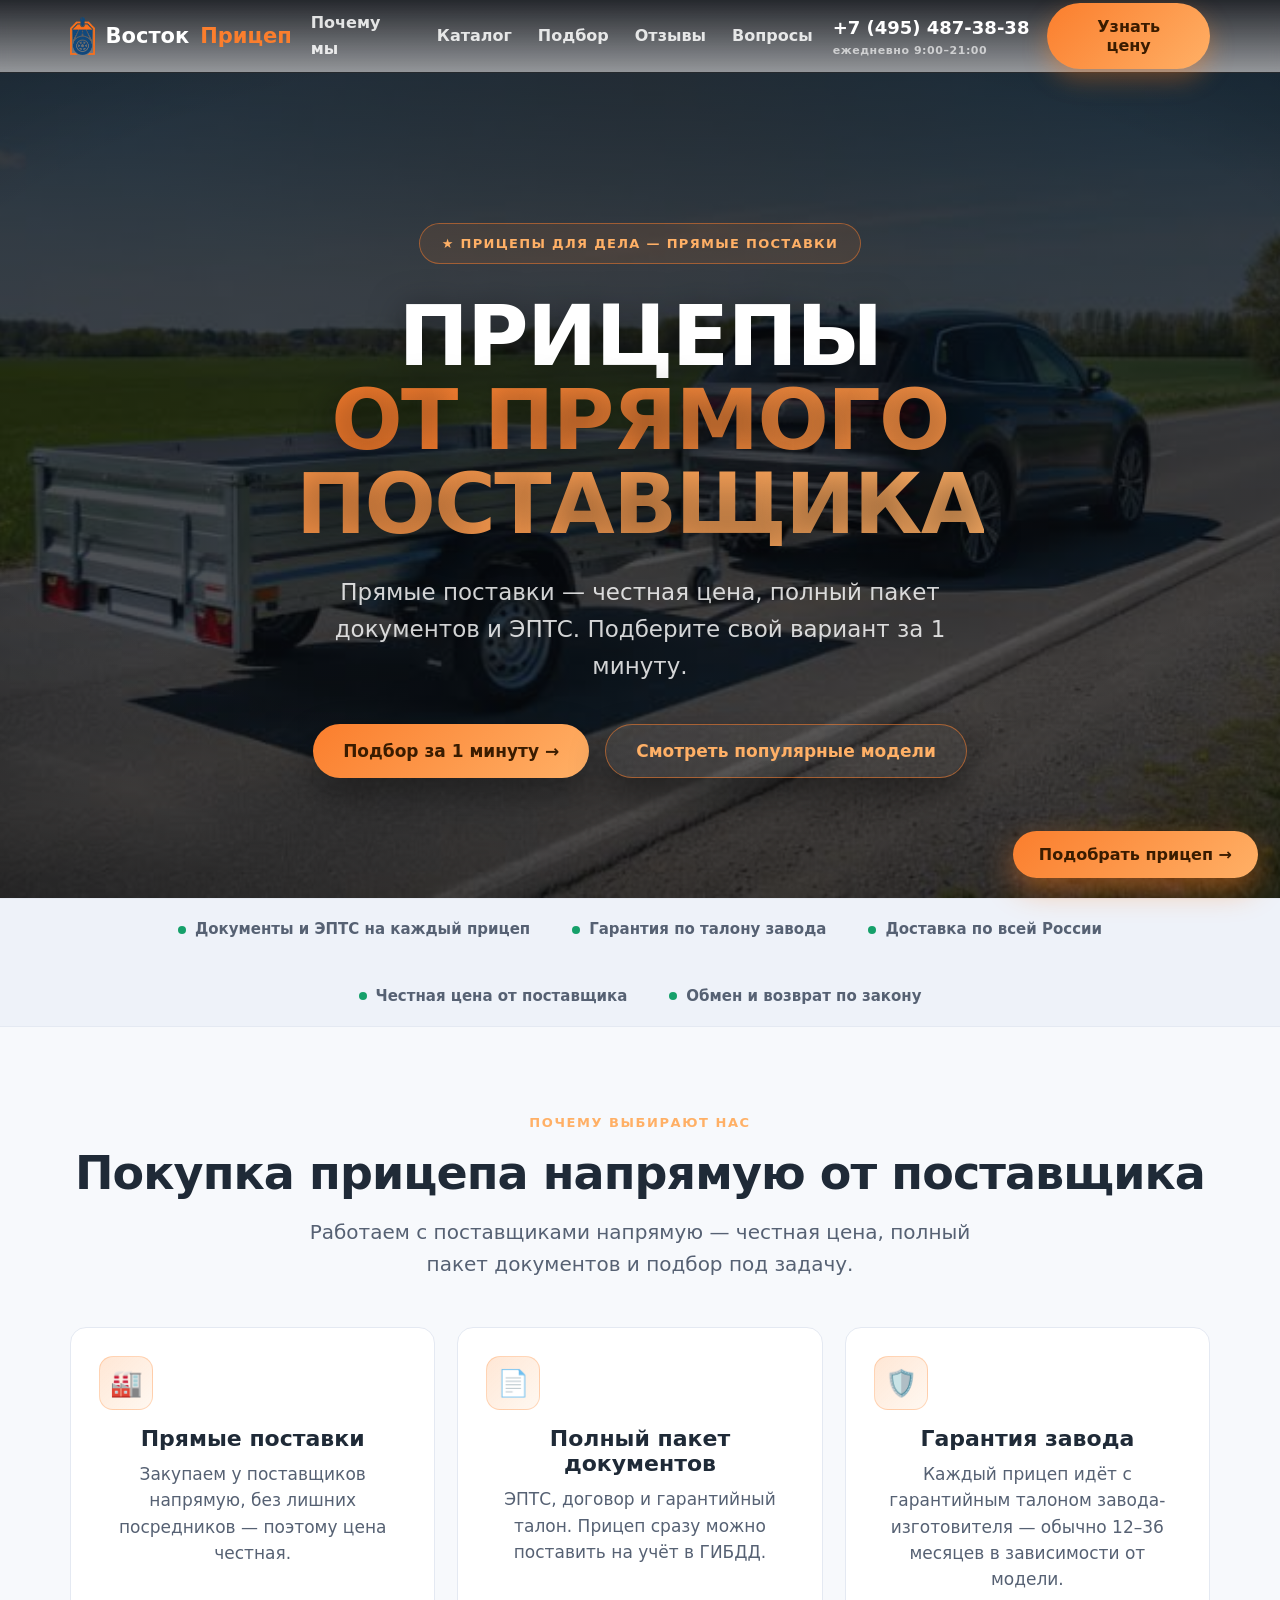
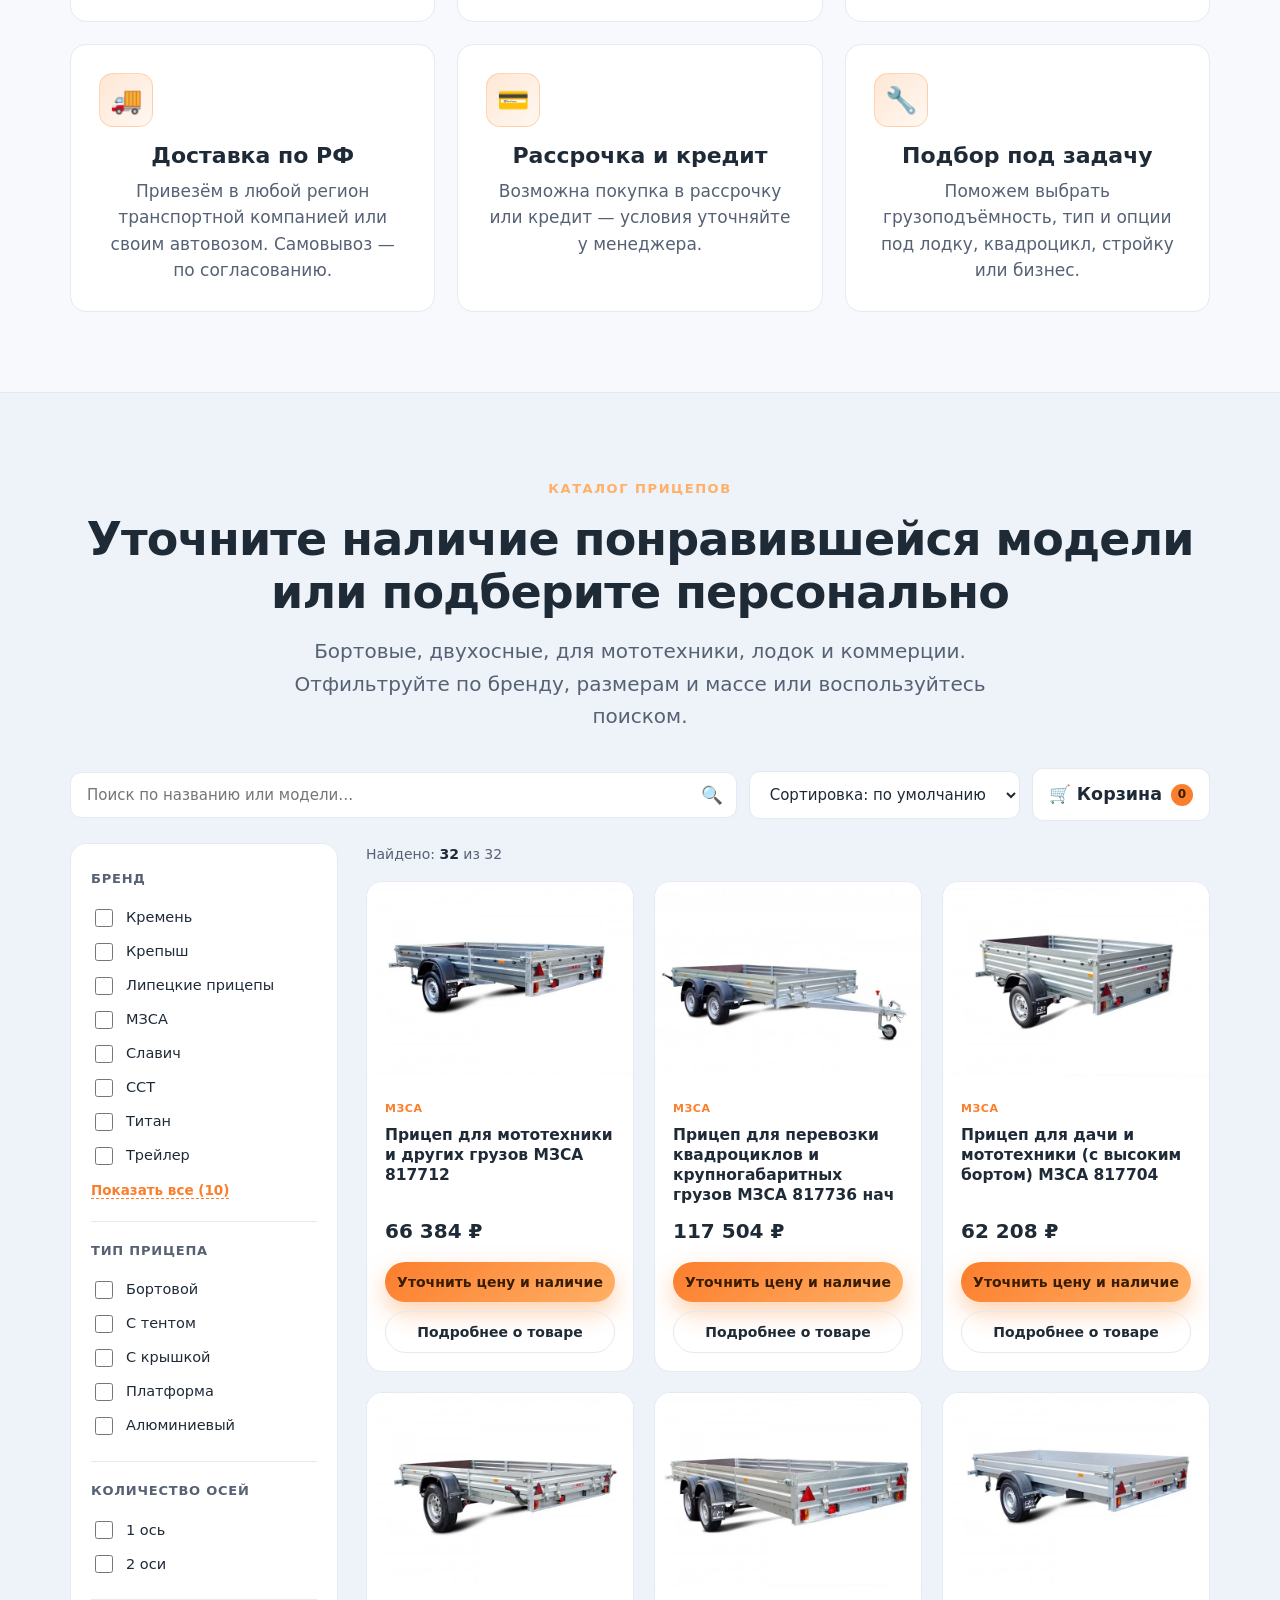
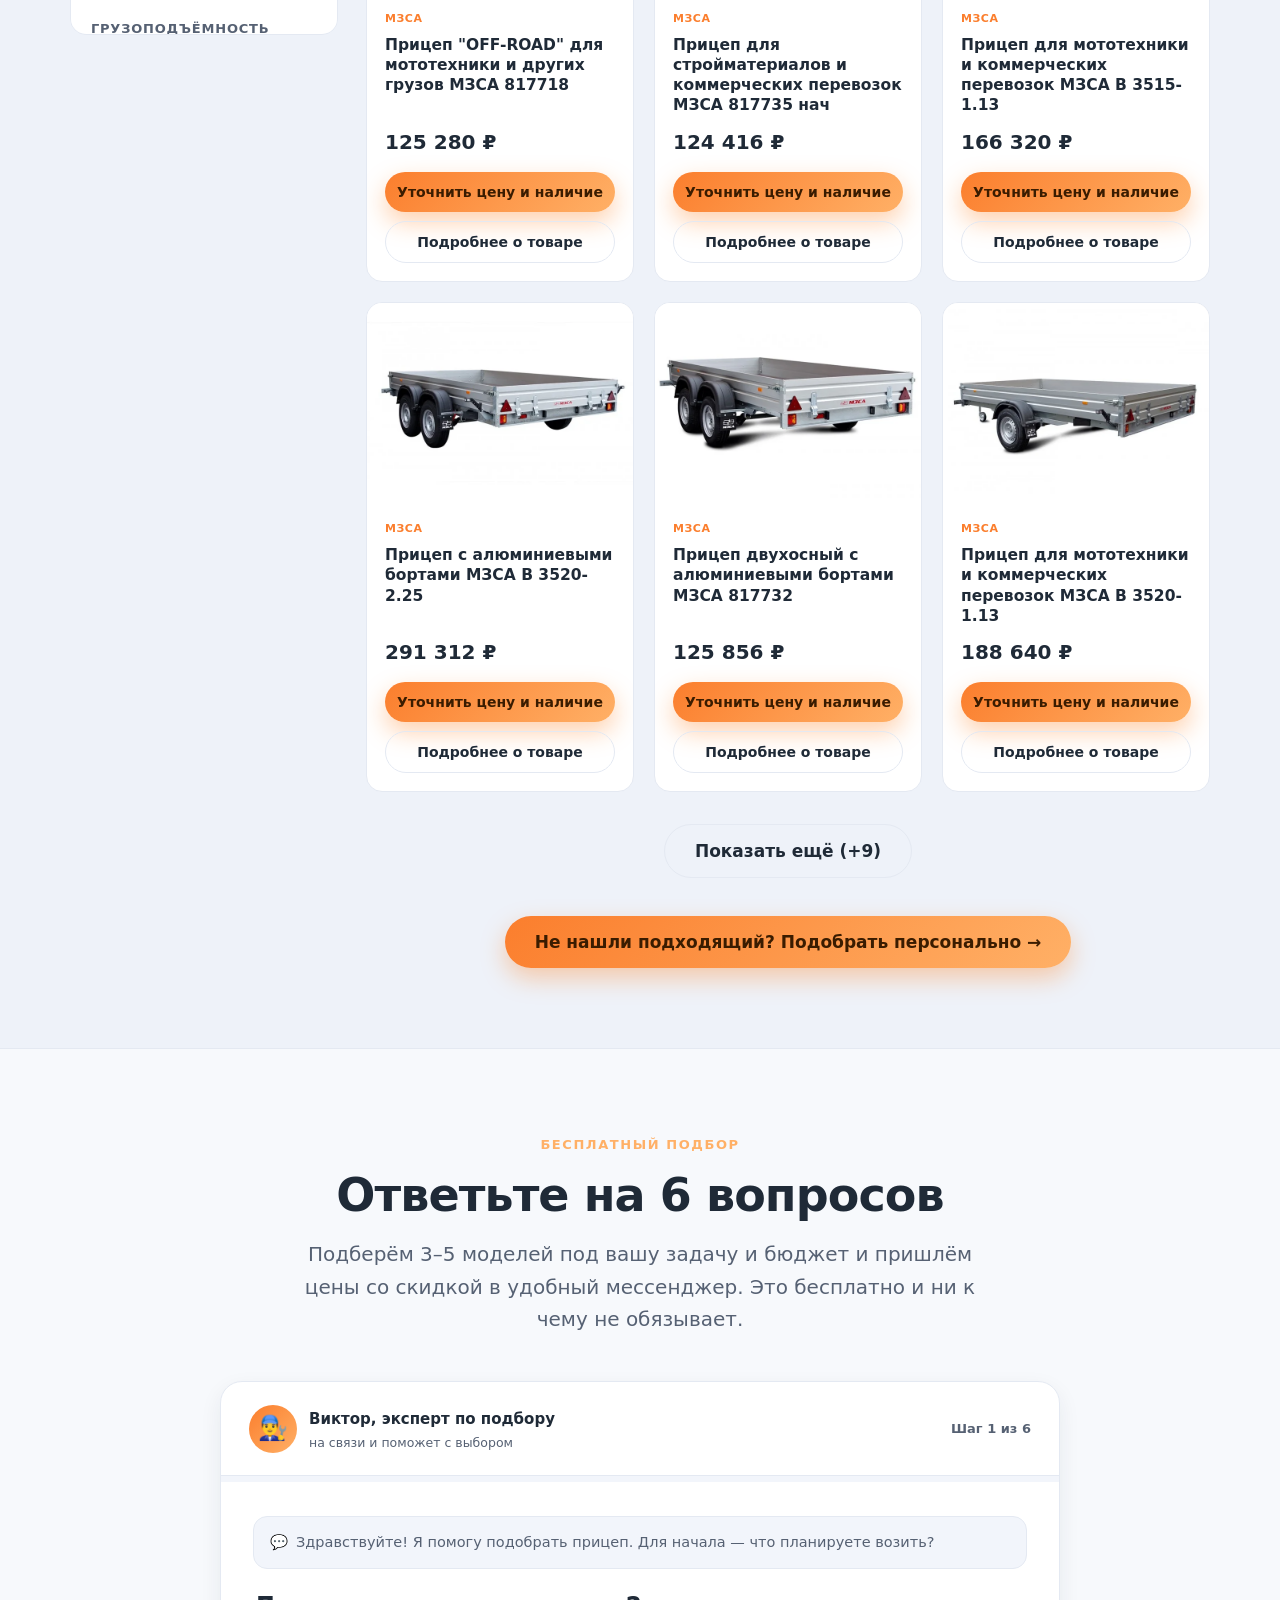
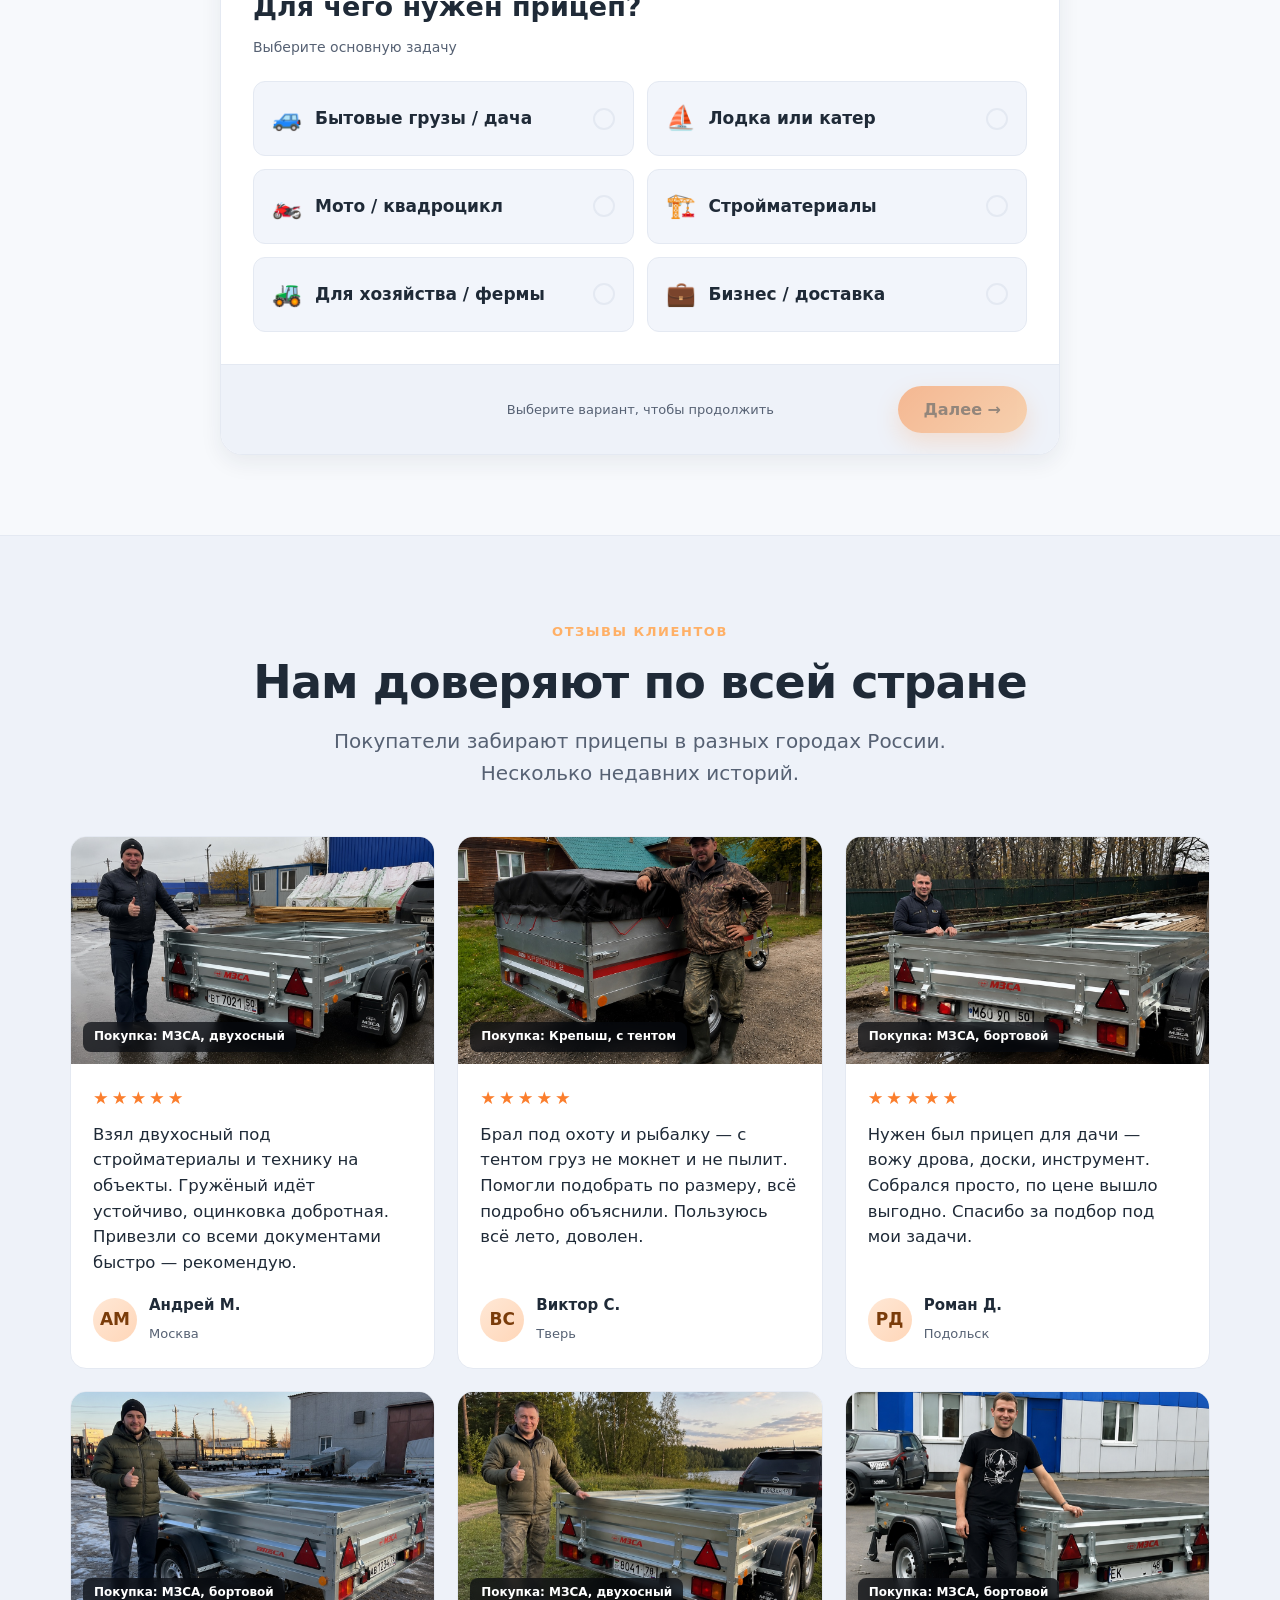
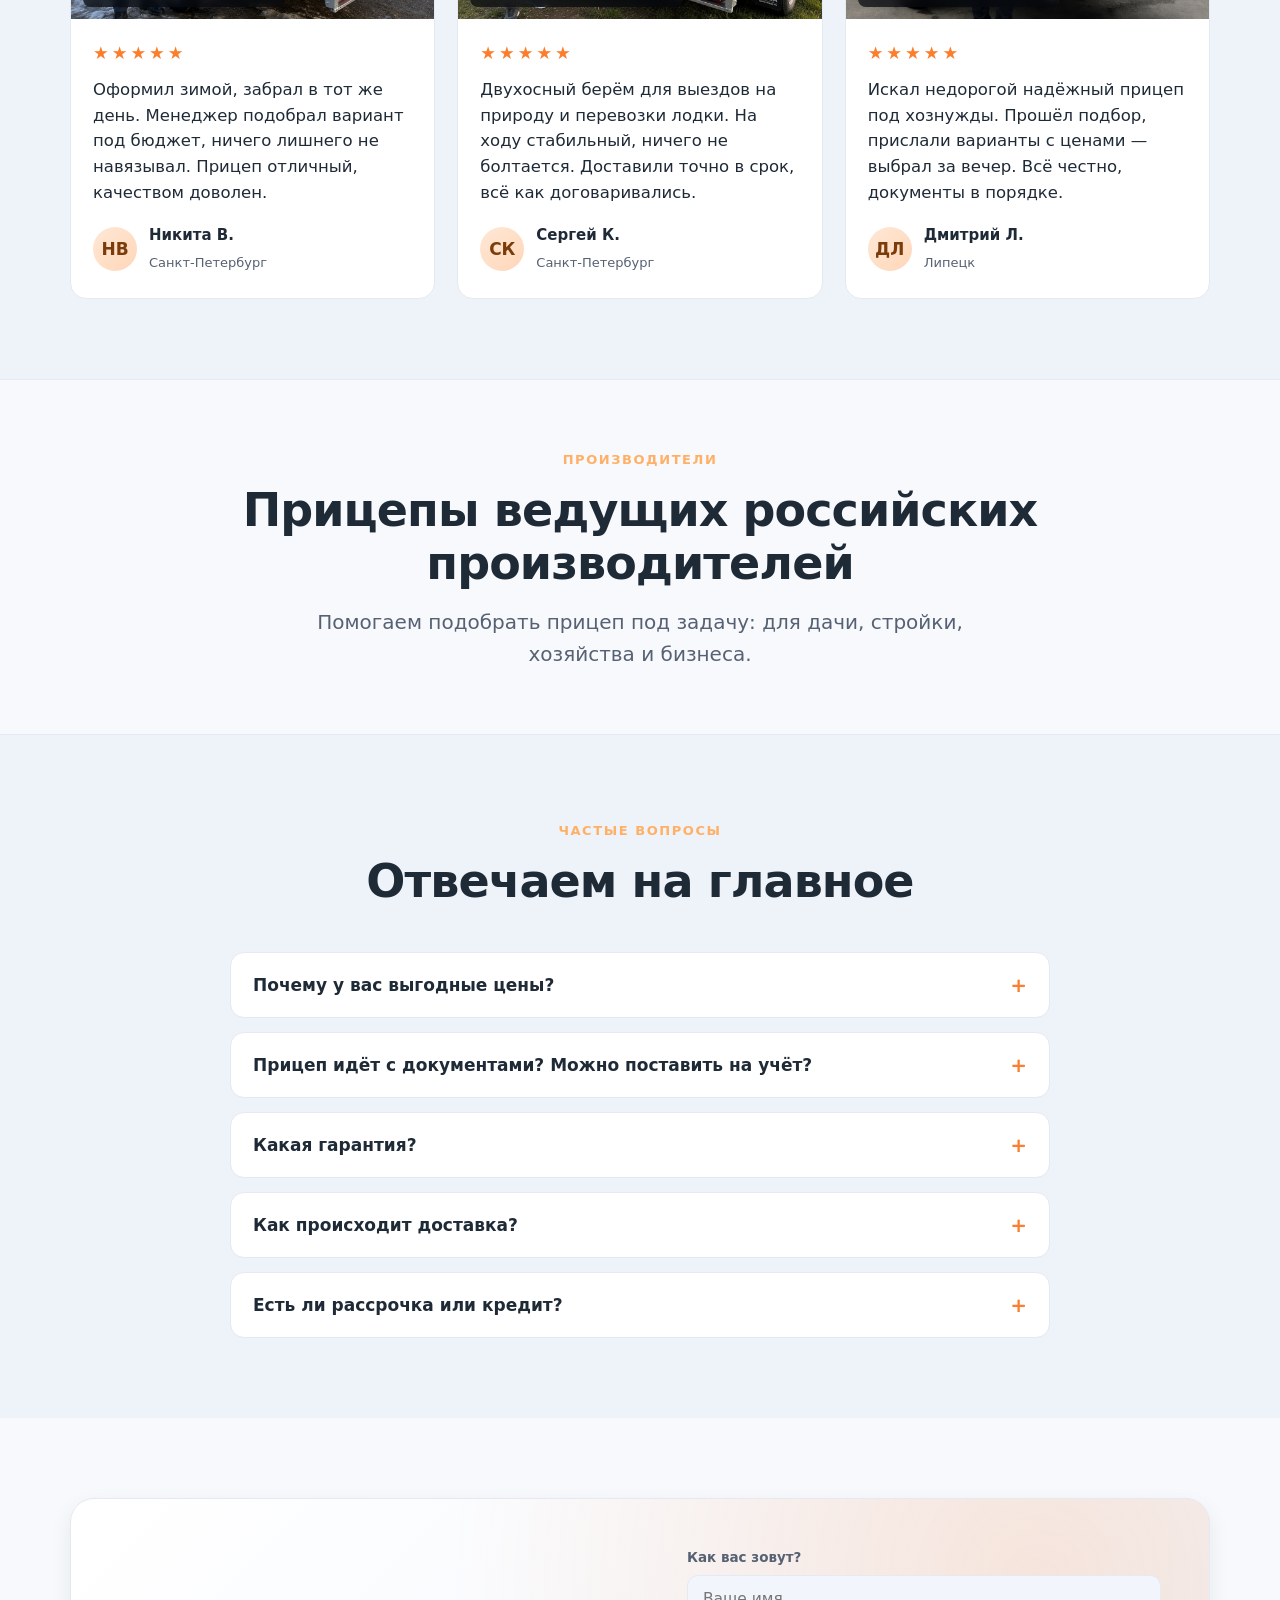
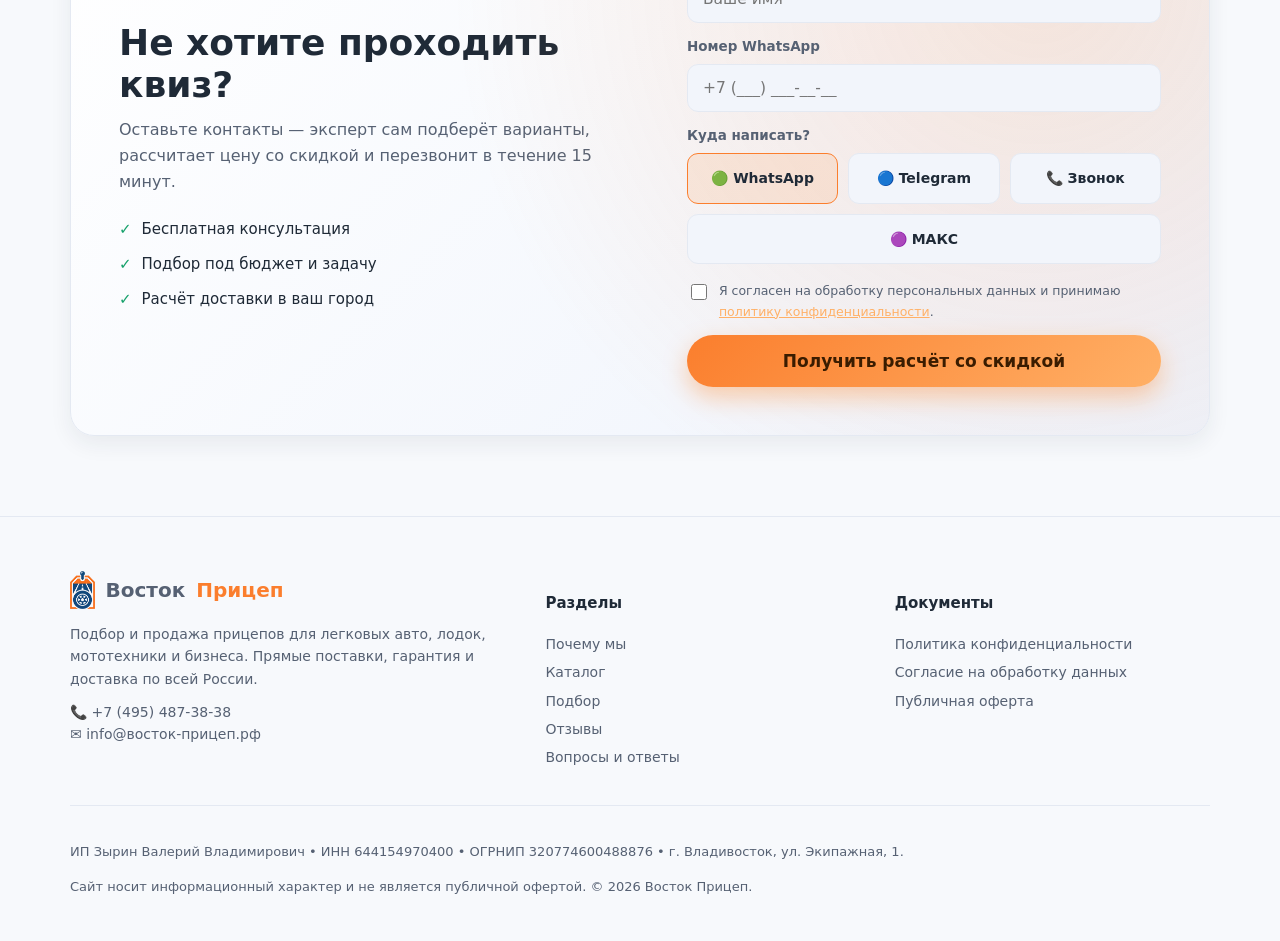
==== index.html @ cbde67e8 "Адрес -> г. Владивосток, ул. Экипажная, 1 (реквизиты + юр-тексты) на обоих лендингах" ====
<!DOCTYPE html>
<html lang="ru">
<head>
<meta charset="UTF-8">
<!-- Top.Mail.Ru counter (VK / myTarget) -->
<script type="text/javascript">
var _tmr = window._tmr || (window._tmr = []);
// Пиксель зависит от домена: восток-прицеп.рф → 3787092/Lead2, остальные (jefwipwero.online и пр.) → 3787094/Lead3
window.VK_PIXEL = /(^|\.)(восток-прицеп\.рф|xn----ctbklixakchgm2d\.xn--p1ai)$/.test(location.hostname) ? {id:"3787092", goal:"Lead2"} : {id:"3787094", goal:"Lead3"};
_tmr.push({id: window.VK_PIXEL.id, type: "pageView", start: (new Date()).getTime()});
(function (d, w, id) {
  if (d.getElementById(id)) return;
  var ts = d.createElement("script"); ts.type = "text/javascript"; ts.async = true; ts.id = id;
  ts.src = "https://top-fwz1.mail.ru/js/code.js";
  var f = function () {var s = d.getElementsByTagName("script")[0]; s.parentNode.insertBefore(ts, s);};
  if (w.opera == "[object Opera]") { d.addEventListener("DOMContentLoaded", f, false); } else { f(); }
})(document, window, "tmr-code");
</script>
<noscript><div><img src="https://top-fwz1.mail.ru/counter?id=3787094;js=na" style="position:absolute;left:-9999px;" alt="Top.Mail.Ru" /></div></noscript>
<!-- /Top.Mail.Ru counter -->
<meta name="viewport" content="width=device-width, initial-scale=1.0">
<meta name="description" content="Прицепы для легковых авто, лодок и техники от прямого поставщика. Пройдите короткий подбор за 1 минуту и получите модели под вашу задачу с актуальными ценами.">
<title>Восток Прицеп — прицепы для дела | Подбор за 1 минуту</title>
<style>
  /* ====================== ПЕРЕМЕННЫЕ / ТЕМА ====================== */
  :root{
    --bg:#f7f9fc;
    --bg-soft:#eef2f9;
    --card:#ffffff;
    --card-2:#f2f5fb;
    --line:#e4e9f2;
    --text:#1f2a37;
    --muted:#566173;
    --accent:#fb7e2d;
    --accent-2:#ffb066;
    --accent-ink:#3a1c00;
    --green:#15a06a;
    --red:#f25075;
    --radius:16px;
    --radius-sm:10px;
    --shadow:0 8px 22px rgba(30,41,59,.07);
    --maxw:1180px;
    --font:'Segoe UI',system-ui,-apple-system,Roboto,Arial,sans-serif;
  }

  *{box-sizing:border-box}
  html{scroll-behavior:smooth;overflow-x:clip;-webkit-text-size-adjust:100%;text-size-adjust:100%}
  body{
    margin:0;background:var(--bg);color:var(--text);overflow-x:clip;
    font-family:var(--font);font-size:17.5px;line-height:1.62;-webkit-font-smoothing:antialiased;
    -webkit-tap-highlight-color:rgba(251,126,45,.18);
  }
  img{max-width:100%;display:block}
  a{color:inherit;text-decoration:none}
  button{font-family:inherit;cursor:pointer}
  .container{max-width:var(--maxw);margin:0 auto;padding:0 20px}
  section{position:relative}
  h1,h2,h3{line-height:1.15;margin:0}
  .eyebrow{
    display:inline-block;color:var(--accent-2);font-weight:700;letter-spacing:.12em;
    text-transform:uppercase;font-size:13px;margin-bottom:14px;
  }
  .section-title{font-size:clamp(28px,4.2vw,46px);font-weight:800;letter-spacing:-.02em}
  .section-sub{color:var(--muted);max-width:700px;margin:16px auto 0;font-size:20px}
  .center{text-align:center}
  .accent{color:var(--accent)}

  /* ====================== КНОПКИ ====================== */
  .btn{
    display:inline-flex;align-items:center;gap:10px;justify-content:center;
    border:none;border-radius:999px;padding:14px 26px;font-weight:700;font-size:16px;
    transition:transform .15s ease,box-shadow .15s ease,background .2s ease;
  }
  .btn:hover{transform:translateY(-1px)}
  .btn-primary{background:linear-gradient(135deg,var(--accent),var(--accent-2));color:var(--accent-ink);box-shadow:0 10px 24px rgba(255,122,24,.35)}
  .btn-primary:hover{box-shadow:0 16px 32px rgba(255,122,24,.45)}
  .btn-ghost{background:transparent;color:var(--text);border:1.5px solid var(--line)}
  .btn-ghost:hover{border-color:var(--accent);color:var(--accent-2)}
  .btn-lg{padding:16px 30px;font-size:17px}
  .btn-block{width:100%}

  /* ====================== ШАПКА ====================== */
  header{
    position:sticky;top:0;z-index:60;background:rgba(255,255,255,.85);
    backdrop-filter:saturate(140%) blur(12px);border-bottom:1px solid var(--line);
  }
  .nav{display:flex;align-items:center;justify-content:space-between;height:72px;gap:20px}
  .logo{display:flex;align-items:center;gap:11px;font-weight:800;font-size:21px}
  .logo .mark{
    width:38px;height:38px;border-radius:10px;display:grid;place-items:center;
    background:linear-gradient(135deg,var(--accent),var(--accent-2));color:var(--accent-ink);font-size:20px;
  }
  .logo .mark-img{height:38px;width:auto;display:block;flex:none}
  .nav-links{display:flex;gap:26px;align-items:center}
  .nav-links a{color:var(--muted);font-weight:600;font-size:16px;transition:color .2s}
  .nav-links a:hover{color:var(--text)}
  .nav-right{display:flex;align-items:center;gap:18px}
  .nav-phone{font-weight:800;font-size:18px;white-space:nowrap}
  .nav-phone span{display:block;font-size:11px;font-weight:600;color:var(--muted);letter-spacing:.05em}
  .burger{display:none;background:none;border:none;color:var(--text);font-size:26px;padding:6px}

  /* ====================== HERO ====================== */
  /* тёмный центрированный hero */
  .hero{position:relative;overflow:hidden;background:#0b0e13;text-align:center;padding:150px 0 120px}
  .hero-bg{
    position:absolute;inset:0;z-index:0;background-color:#0b0e13;
    background-image:
      linear-gradient(180deg,rgba(8,11,16,.80),rgba(8,11,16,.66)),
      radial-gradient(60% 45% at 50% 0%,rgba(251,126,45,.20),transparent 70%),
      url('hero.jpg'),
      linear-gradient(165deg,#151a23,#0a0d12);
    background-size:cover,cover,cover,cover;
    background-position:center,center,center 30%,center;
    background-repeat:no-repeat;
  }
  .hero-bg:after{
    content:"";position:absolute;inset:0;
    background:radial-gradient(120% 85% at 50% 38%,transparent 48%,rgba(0,0,0,.55));
  }
  .hero-inner{position:relative;z-index:1;max-width:900px}
  .hero-badge{
    display:inline-flex;align-items:center;gap:9px;margin-bottom:30px;
    border:1.5px solid rgba(251,126,45,.5);color:var(--accent-2);background:rgba(251,126,45,.10);
    padding:9px 22px;border-radius:999px;font-weight:800;font-size:13px;letter-spacing:.1em;text-transform:uppercase;
  }
  .hero h1{
    color:#fff;font-weight:900;letter-spacing:-.02em;text-transform:uppercase;
    font-size:clamp(29px,8.2vw,84px);line-height:1;margin:0;text-shadow:0 6px 34px rgba(0,0,0,.5);overflow-wrap:break-word
  }
  .hero h1 .hl{
    background:linear-gradient(100deg,var(--accent),var(--accent-2));
    -webkit-background-clip:text;background-clip:text;color:transparent;
  }
  .hero-lead{color:rgba(255,255,255,.82);font-size:clamp(18px,2.3vw,23px);max-width:700px;margin:28px auto 0;line-height:1.6}
  .hero-lead b{color:#fff;font-weight:800}
  .hero-cta{display:flex;gap:16px;justify-content:center;flex-wrap:wrap;margin-top:40px}
  .hero-cta .btn{box-shadow:0 16px 36px rgba(0,0,0,.4)}
  .btn-amber-outline{background:rgba(255,255,255,.04);color:var(--accent-2);border:1.5px solid rgba(251,126,45,.55)}
  .btn-amber-outline:hover{background:var(--accent);color:var(--accent-ink);border-color:var(--accent)}

  /* прозрачная шапка поверх тёмного hero, светлая после скролла */
  header.at-top{background:linear-gradient(180deg,rgba(8,11,16,.88),rgba(8,11,16,.42));border-bottom-color:transparent;backdrop-filter:blur(6px)}
  header.at-top .logo,header.at-top .nav-phone{color:#fff}
  header.at-top .nav-phone span{color:rgba(255,255,255,.65)}
  header.at-top .nav-links a{color:rgba(255,255,255,.85)}
  header.at-top .nav-links a:hover{color:#fff}
  header.at-top .burger{color:#fff}
  /* открытое мобильное меню — всегда тёмный текст на светлой подложке */
  header.at-top .nav-links.open a{color:var(--text)}
  header.at-top .nav-links.open a:hover{color:var(--accent)}

  /* ====================== БЕЙДЖ-ЛЕНТА ====================== */
  .ticker{border-top:1px solid var(--line);border-bottom:1px solid var(--line);background:var(--bg-soft);padding:18px 0}
  .ticker-row{display:flex;gap:42px;flex-wrap:wrap;justify-content:center;align-items:center;color:var(--muted);font-weight:600}
  .ticker-row .it{display:flex;align-items:center;gap:9px;font-size:15px}
  .ticker-row .it .dot{width:8px;height:8px;border-radius:50%;background:var(--green)}

  /* ====================== БЛОКИ-ПРЕИМУЩЕСТВА ====================== */
  .features{padding:80px 0}
  .feat-grid{display:grid;grid-template-columns:repeat(3,1fr);gap:22px;margin-top:46px}
  .feat{
    background:var(--card);border:1px solid var(--line);border-radius:var(--radius);padding:28px;
    transition:transform .2s ease,border-color .2s ease;
  }
  .feat:hover{transform:translateY(-4px);border-color:var(--accent)}
  .feat .ico{
    width:54px;height:54px;border-radius:14px;display:grid;place-items:center;font-size:26px;margin-bottom:16px;
    background:linear-gradient(135deg,rgba(255,122,24,.18),rgba(255,166,77,.08));border:1px solid rgba(255,122,24,.25)
  }
  .feat h3{font-size:22px;margin-bottom:10px}
  .feat p{color:var(--muted);margin:0;font-size:17px;line-height:1.55}

  /* ====================== КАТАЛОГ ====================== */
  .catalog{padding:80px 0;background:var(--bg-soft);border-top:1px solid var(--line);border-bottom:1px solid var(--line)}

  /* панель: поиск / сортировка / корзина */
  .cat-toolbar{display:flex;align-items:center;gap:12px;flex-wrap:wrap;margin-top:36px}
  .cat-search{position:relative;flex:1;min-width:220px}
  .cat-search input{width:100%;background:var(--card);border:1.5px solid var(--line);border-radius:11px;padding:13px 42px 13px 16px;color:var(--text);font-size:15px;font-family:inherit}
  .cat-search input:focus{outline:none;border-color:var(--accent)}
  .cat-search .ic{position:absolute;right:14px;top:50%;transform:translateY(-50%);color:var(--muted);pointer-events:none}
  .cat-sort{background:var(--card);border:1.5px solid var(--line);border-radius:11px;padding:13px 16px;color:var(--text);font-size:15px;font-family:inherit;cursor:pointer}
  .cat-cart{display:flex;align-items:center;gap:9px;background:var(--card);border:1.5px solid var(--line);border-radius:11px;padding:11px 16px;font-weight:700;white-space:nowrap;cursor:pointer;transition:border-color .15s}
  .cat-cart:hover{border-color:var(--accent)}
  .cat-cart .cnt{background:var(--accent);color:var(--accent-ink);min-width:22px;height:22px;border-radius:11px;display:grid;place-items:center;font-size:12px;font-weight:800;padding:0 6px}
  /* окно корзины-запроса */
  .cart-items{display:grid;gap:8px;max-height:220px;overflow:auto;margin-top:6px}
  .cart-row{display:flex;align-items:center;justify-content:space-between;gap:12px;background:var(--card-2);border:1px solid var(--line);border-radius:10px;padding:10px 12px}
  .cart-name{font-size:13.5px;font-weight:700;line-height:1.3}
  .cart-price{font-size:13px;color:var(--accent);font-weight:800;margin-top:2px}
  .cart-del{background:none;border:none;color:var(--muted);font-size:16px;cursor:pointer;flex:none;width:28px;height:28px;border-radius:50%}
  .cart-del:hover{background:var(--line);color:var(--red)}

  /* раскладка: фильтры + товары */
  .cat-layout{display:grid;grid-template-columns:268px 1fr;gap:28px;margin-top:22px;align-items:start}
  .filters-toggle{display:none;width:100%;justify-content:center;margin-bottom:14px}

  /* фильтры */
  .cat-filters{background:var(--card);border:1px solid var(--line);border-radius:16px;padding:6px 20px 20px;position:sticky;top:88px;max-height:calc(100vh - 108px);overflow-y:auto}
  .cat-filters::-webkit-scrollbar{width:8px}
  .cat-filters::-webkit-scrollbar-thumb{background:var(--line);border-radius:4px}
  .cat-filters::-webkit-scrollbar-thumb:hover{background:var(--muted)}
  .fgroup{border-bottom:1px solid var(--line);padding:18px 0}
  .fgroup:last-child{border-bottom:none}
  .fgroup h4{font-size:13px;text-transform:uppercase;letter-spacing:.06em;color:var(--muted);margin:0 0 12px}
  .fopt{display:flex;align-items:center;gap:10px;padding:5px 0;cursor:pointer;font-size:14.5px}
  .fopt input{width:18px;height:18px;accent-color:var(--accent);flex:none;cursor:pointer}
  .fopt.hidden{display:none}
  .fshowall{background:none;border:none;color:var(--accent);font-size:13.5px;font-weight:700;padding:9px 0 0;cursor:pointer}
  .fshowall span{border-bottom:1px dashed var(--accent)}
  .price-inputs{display:flex;align-items:center;gap:8px}
  .price-inputs input{width:100%;background:var(--card-2);border:1.5px solid var(--line);border-radius:9px;padding:10px;color:var(--text);font-size:14px;font-family:inherit;text-align:center}
  .price-inputs input:focus{outline:none;border-color:var(--accent)}
  .price-inputs .dash{color:var(--muted);flex:none}
  .cat-range{width:100%;margin-top:14px;accent-color:var(--accent)}
  .freset{width:100%;margin-top:6px;background:var(--card-2);border:1.5px solid var(--line);color:var(--text);border-radius:10px;padding:11px;font-weight:700;cursor:pointer}
  .freset:hover{border-color:var(--accent);color:var(--accent)}

  /* сетка товаров */
  .cat-count{color:var(--muted);font-size:14px;margin-bottom:16px}
  .cat-count b{color:var(--text)}
  .cat-products{display:grid;grid-template-columns:repeat(3,1fr);gap:20px}
  .product{
    background:var(--card);border:1px solid var(--line);border-radius:var(--radius);overflow:hidden;
    display:flex;flex-direction:column;transition:transform .2s,box-shadow .2s
  }
  .product:hover{transform:translateY(-4px);box-shadow:var(--shadow)}
  .product .ph{
    aspect-ratio:4/3;display:grid;place-items:center;position:relative;
    background:linear-gradient(135deg,#eef2fb,#fbf3ec)
  }
  .product .ph .emoji{font-size:58px;filter:drop-shadow(0 6px 12px rgba(30,41,59,.14))}
  .product .ph .ph-img{position:absolute;inset:0;width:100%;height:100%;object-fit:cover}
  .product .sold{
    position:absolute;top:12px;right:12px;width:64px;height:64px;border-radius:50%;
    background:var(--accent);color:#fff;font-weight:800;font-size:10.5px;line-height:1.18;
    text-align:center;display:grid;place-items:center;padding:6px;box-shadow:0 6px 16px rgba(251,126,45,.4)
  }
  .product .disc{
    position:absolute;top:12px;left:12px;background:var(--red);color:#fff;font-weight:800;
    font-size:12px;padding:5px 10px;border-radius:8px
  }
  .product .body{padding:18px;display:flex;flex-direction:column;flex:1}
  .product .brandtag{font-size:11px;font-weight:800;letter-spacing:.05em;color:var(--accent);text-transform:uppercase;margin-bottom:7px}
  .product h3{font-size:15.5px;line-height:1.3;margin-bottom:10px}
  .product .price-row{display:flex;align-items:baseline;gap:9px;margin:auto 0 14px}
  .product .price{font-size:20px;font-weight:900}
  .product .old{color:var(--muted);text-decoration:line-through;font-size:14px}
  .product .acts{display:grid;gap:9px}
  .product .acts .btn{padding:12px;font-size:14px}
  .cat-empty{grid-column:1/-1;text-align:center;padding:60px 20px;color:var(--muted)}
  .cat-more{grid-column:1/-1;display:flex;justify-content:center;margin-top:12px}
  .cat-empty .big{font-size:46px;margin-bottom:10px}

  /* модалка товара */
  .pm-head{display:flex;gap:16px;margin-bottom:16px}
  .pm-photo{width:124px;height:100px;flex:none;border-radius:12px;background:linear-gradient(135deg,#eef2fb,#fbf3ec);display:grid;place-items:center;font-size:46px;border:1px solid var(--line);position:relative;overflow:hidden}
  .pm-photo .pm-photo-img{position:absolute;inset:0;width:100%;height:100%;object-fit:cover}
  .pm-photo .sold{position:absolute;top:-8px;right:-8px;width:52px;height:52px;border-radius:50%;background:var(--accent);color:#fff;font-weight:800;font-size:9px;line-height:1.1;text-align:center;display:grid;place-items:center;padding:5px}
  .pm-brandtag{font-size:11px;font-weight:800;letter-spacing:.05em;color:var(--accent);text-transform:uppercase;margin-bottom:6px}
  .pm-head h3{font-size:18px;margin-bottom:9px;line-height:1.25}
  .pm-price{display:flex;align-items:baseline;gap:10px}
  .pm-price .p{font-size:22px;font-weight:900}
  .pm-price .o{color:var(--muted);text-decoration:line-through;font-size:15px}
  .pm-specs{width:100%;border-collapse:collapse;margin:4px 0 16px}
  .pm-specs td{padding:9px 0;border-bottom:1px solid var(--line);font-size:14px;vertical-align:top}
  .pm-specs tr:last-child td{border-bottom:none}
  .pm-specs td:first-child{color:var(--muted);width:50%}
  .pm-specs td:last-child{font-weight:700;text-align:right}
  .pm-desc{color:var(--muted);font-size:14px;line-height:1.6;margin-bottom:18px}
  .pm-acts{display:grid;grid-template-columns:1fr 1fr;gap:10px}
  .pm-acts .btn{padding:13px;font-size:14px}
  .pm-section{margin-bottom:18px}
  .pm-section h4{font-size:13px;text-transform:uppercase;letter-spacing:.05em;color:var(--muted);margin:0 0 11px}
  .pm-list{margin:0;padding:0;list-style:none;display:grid;gap:9px}
  .pm-list li{position:relative;padding-left:25px;font-size:14px;line-height:1.5}
  .pm-list li:before{content:"✓";position:absolute;left:0;top:0;color:var(--green);font-weight:900}
  .pm-tech{margin:0;padding:0;list-style:none}
  .pm-tech li{display:flex;justify-content:space-between;gap:14px;padding:9px 0;border-bottom:1px solid var(--line);font-size:14px}
  .pm-tech li:last-child{border-bottom:none}
  .pm-tech li span{color:var(--muted)}
  .pm-tech li b{text-align:right;font-weight:700;white-space:nowrap}
  .modal.wide{max-width:600px}

  /* адаптив каталога */
  @media(max-width:980px){
    .cat-layout{grid-template-columns:1fr}
    .cat-filters{position:static;display:none;max-height:none;overflow:visible}
    .cat-filters.open{display:block}
    .filters-toggle{display:flex}
    .cat-products{grid-template-columns:repeat(2,1fr)}
  }
  @media(max-width:560px){
    .cat-products{grid-template-columns:repeat(2,1fr);gap:12px}
    .product .body{padding:12px}
    .product .brandtag{font-size:10px;margin-bottom:5px}
    .product h3{font-size:13px;margin-bottom:8px}
    .product .price{font-size:16px}
    .product .old{font-size:12px}
    .product .acts{gap:7px}
    .product .acts .btn{padding:9px 8px;font-size:12px}
    .product .sold{width:54px;height:54px;font-size:9px;top:8px;right:8px}
    .product .disc{font-size:11px;padding:4px 8px}
    .pm-acts{grid-template-columns:1fr}
  }

  /* ====================== КВИЗ ====================== */
  .quiz-sec{padding:80px 0}
  .quiz-wrap{
    max-width:840px;margin:46px auto 0;background:var(--card);border:1px solid var(--line);
    border-radius:22px;overflow:hidden;box-shadow:var(--shadow)
  }
  .quiz-top{padding:22px 28px;border-bottom:1px solid var(--line);display:flex;align-items:center;gap:16px}
  .quiz-assistant{display:flex;align-items:center;gap:12px;flex:1;min-width:0}
  .quiz-assistant .ava{
    width:48px;height:48px;border-radius:50%;flex:none;display:grid;place-items:center;font-size:24px;
    background:linear-gradient(135deg,var(--accent),var(--accent-2));color:var(--accent-ink)
  }
  .quiz-assistant .who b{font-size:15px}
  .quiz-assistant .who span{display:block;font-size:12.5px;color:var(--muted)}
  .quiz-step-count{font-size:13px;color:var(--muted);white-space:nowrap;font-weight:700}
  .progress{height:6px;background:var(--card-2)}
  .progress .bar{height:100%;width:0;background:linear-gradient(90deg,var(--accent),var(--accent-2));transition:width .35s ease}

  .quiz-body{padding:34px 32px 32px;min-height:340px}
  .q-bubble{
    background:var(--card-2);border:1px solid var(--line);border-radius:14px;padding:14px 16px;
    font-size:14.5px;color:var(--muted);margin-bottom:22px;position:relative
  }
  .q-bubble:before{content:"💬";margin-right:8px}
  .q-title{font-size:27px;font-weight:800;margin-bottom:8px}
  .q-hint{color:var(--muted);font-size:14px;margin-bottom:22px}
  .options{display:grid;grid-template-columns:repeat(2,1fr);gap:13px}
  .opt{
    display:flex;align-items:center;gap:13px;background:var(--card-2);border:1.5px solid var(--line);
    border-radius:12px;padding:17px 18px;cursor:pointer;transition:all .15s;font-size:17px;font-weight:600
  }
  .opt:hover{border-color:var(--accent);transform:translateY(-1px)}
  .opt.selected{border-color:var(--accent);background:rgba(255,122,24,.12)}
  .opt .em{font-size:24px;flex:none}
  .opt .check{
    margin-left:auto;width:22px;height:22px;border-radius:50%;border:2px solid var(--line);flex:none;
    display:grid;place-items:center;color:transparent;font-size:13px;font-weight:900;transition:all .15s
  }
  .opt.selected .check{background:var(--accent);border-color:var(--accent);color:var(--accent-ink)}

  /* варианты с фото */
  .q-photos{display:grid;grid-template-columns:repeat(2,1fr);gap:14px}
  .popt{border:1.5px solid var(--line);border-radius:14px;overflow:hidden;cursor:pointer;background:var(--card-2);transition:all .15s}
  .popt:hover{border-color:var(--accent);transform:translateY(-2px)}
  .popt.selected{border-color:var(--accent);box-shadow:0 0 0 2px rgba(251,126,45,.3)}
  .popt .pimg{aspect-ratio:16/10;position:relative;display:grid;place-items:center;background:linear-gradient(135deg,#eef2fb,#fbf3ec)}
  .popt .pimg .pemoji{font-size:40px}
  .popt .pimg img{position:absolute;inset:0;width:100%;height:100%;object-fit:cover;background:#fff}
  .popt .plabel{padding:12px 14px;font-weight:700;font-size:15px;line-height:1.3}
  .popt .pcheck{position:absolute;top:8px;right:8px;width:28px;height:28px;border-radius:50%;background:rgba(255,255,255,.92);border:2px solid var(--line);display:grid;place-items:center;color:transparent;font-size:15px;font-weight:900;transition:all .15s;z-index:2;box-shadow:0 2px 6px rgba(0,0,0,.12)}
  .popt.selected .pcheck{background:var(--accent);border-color:var(--accent);color:#fff}

  /* переключатель способа связи в Telegram */
  .tg-modes{display:flex;gap:8px;margin-bottom:10px}
  .tg-mode{flex:1;text-align:center;background:var(--card-2);border:1.5px solid var(--line);border-radius:10px;padding:10px;font-weight:700;font-size:13.5px;cursor:pointer;transition:all .15s}
  .tg-mode.selected{border-color:var(--accent);background:rgba(251,126,45,.12)}

  .quiz-foot{
    display:flex;justify-content:space-between;align-items:center;gap:12px;
    padding:20px 32px;border-top:1px solid var(--line);background:var(--bg-soft)
  }
  .quiz-foot .hint{font-size:13px;color:var(--muted)}

  /* поля контактов в финале */
  .fields{display:grid;gap:14px;max-width:460px;margin:6px auto 0}
  .field label{display:block;font-size:13.5px;color:var(--muted);margin-bottom:6px;font-weight:600}
  .field input{
    width:100%;background:var(--card-2);border:1.5px solid var(--line);border-radius:11px;
    padding:14px 15px;color:var(--text);font-size:15.5px;font-family:inherit;transition:border-color .15s
  }
  .field input:focus{outline:none;border-color:var(--accent)}
  .channels{display:flex;gap:10px;flex-wrap:wrap}
  .channel{
    flex:1;min-width:120px;display:flex;align-items:center;justify-content:center;gap:8px;
    background:var(--card-2);border:1.5px solid var(--line);border-radius:11px;padding:13px;
    font-weight:700;font-size:14px;cursor:pointer;transition:all .15s
  }
  .channel.selected{border-color:var(--accent);background:rgba(255,122,24,.12)}
  .consent{display:flex;gap:9px;align-items:flex-start;font-size:12.5px;color:var(--muted);margin-top:4px}
  .consent input{margin-top:3px;accent-color:var(--accent);width:16px;height:16px;flex:none}
  .consent a{color:var(--accent-2);text-decoration:underline}

  /* экран благодарности */
  .quiz-done{text-align:center;padding:30px 10px}
  .quiz-done .big{font-size:60px;margin-bottom:14px}
  .quiz-done h3{font-size:26px;margin-bottom:10px}
  .quiz-done p{color:var(--muted);max-width:440px;margin:0 auto 8px}
  .summary{
    text-align:left;max-width:440px;margin:24px auto 0;background:var(--card-2);
    border:1px solid var(--line);border-radius:12px;padding:18px 20px
  }
  .summary .row{display:flex;justify-content:space-between;gap:14px;padding:7px 0;border-bottom:1px dashed var(--line);font-size:14px}
  .summary .row:last-child{border-bottom:none}
  .summary .row .k{color:var(--muted)}
  .summary .row .v{font-weight:700;text-align:right}

  .err{color:var(--red);font-size:13px;margin-top:4px;display:none}
  .err.show{display:block}

  /* ====================== ОТЗЫВЫ ====================== */
  .reviews{padding:80px 0;background:var(--bg-soft);border-top:1px solid var(--line);border-bottom:1px solid var(--line)}
  .rev-grid{display:grid;grid-template-columns:repeat(3,1fr);gap:22px;margin-top:46px}
  .review{background:var(--card);border:1px solid var(--line);border-radius:var(--radius);overflow:hidden;display:flex;flex-direction:column;transition:transform .2s,box-shadow .2s}
  .review:hover{transform:translateY(-4px);box-shadow:var(--shadow)}
  .review-photo{position:relative;aspect-ratio:16/10;background:linear-gradient(135deg,#eef2fb,#fbf3ec);overflow:hidden}
  .review-photo img{position:absolute;inset:0;width:100%;height:100%;object-fit:cover}
  .rev-tag{position:absolute;left:12px;bottom:12px;background:rgba(8,11,16,.72);color:#fff;font-size:12px;font-weight:700;padding:5px 11px;border-radius:8px;backdrop-filter:blur(4px)}
  .review-body{padding:20px 22px 22px;display:flex;flex-direction:column;flex:1;text-align:left}
  .review .stars{color:var(--accent);margin-bottom:10px;letter-spacing:3px}
  .review p{margin:0 0 18px;font-size:16.5px;line-height:1.55;flex:1}
  .review .who{display:flex;align-items:center;gap:12px}
  .review .who .av{
    width:44px;height:44px;border-radius:50%;display:grid;place-items:center;font-weight:800;flex:none;
    background:linear-gradient(135deg,#ffe8d6,#ffd6b8);color:#7a3c0a;font-size:17px
  }
  .review .who b{display:block;font-size:15px}
  .review .who span{font-size:13px;color:var(--muted)}

  /* ====================== ПАРТНЁРЫ ====================== */
  .partners{padding:64px 0;text-align:center}
  .partners-logos{max-width:720px;margin:40px auto 0;background:#fff;border:1px solid var(--line);border-radius:var(--radius);padding:30px 34px;box-shadow:var(--shadow)}
  .partners-logos img{width:100%;height:auto;display:block}

  /* ====================== FAQ ====================== */
  .faq{padding:80px 0;background:var(--bg-soft);border-top:1px solid var(--line)}
  .faq-list{max-width:820px;margin:44px auto 0;display:grid;gap:14px}
  .faq-item{background:var(--card);border:1px solid var(--line);border-radius:14px;overflow:hidden}
  .faq-q{
    width:100%;text-align:left;background:none;border:none;color:var(--text);
    padding:20px 22px;font-size:17px;font-weight:700;display:flex;justify-content:space-between;gap:14px;align-items:center
  }
  .faq-q .ar{transition:transform .25s;color:var(--accent);font-size:20px;flex:none}
  .faq-item.open .faq-q .ar{transform:rotate(45deg)}
  .faq-a{max-height:0;overflow:hidden;transition:max-height .3s ease;color:var(--muted)}
  .faq-a .inner{padding:0 22px 20px;font-size:15px}

  /* ====================== CTA / ФОРМА ====================== */
  .cta{padding:80px 0}
  .cta-box{
    background:linear-gradient(135deg,#ffffff,#eef3fc);border:1px solid var(--line);border-radius:24px;
    padding:48px;display:grid;grid-template-columns:1.05fr .95fr;gap:44px;align-items:center;box-shadow:var(--shadow);
    position:relative;overflow:hidden
  }
  .cta-box:before{
    content:"";position:absolute;inset:0;background:radial-gradient(circle at 85% 15%,rgba(251,126,45,.16),transparent 55%);pointer-events:none
  }
  .cta-box h2{font-size:clamp(24px,3.5vw,36px);font-weight:900;margin-bottom:12px}
  .cta-box p{color:var(--muted);margin:0 0 22px;font-size:16px}
  .cta-list{list-style:none;padding:0;margin:0;display:grid;gap:11px}
  .cta-list li{display:flex;gap:10px;font-size:15px}
  .cta-list .ic{color:var(--green);font-weight:900}
  .lead-form{position:relative;z-index:2;display:grid;gap:13px}

  /* ====================== ФУТЕР ====================== */
  footer{padding:54px 0 30px;border-top:1px solid var(--line)}
  .foot-grid{display:grid;grid-template-columns:1.4fr 1fr 1fr;gap:34px;margin-bottom:34px}
  .foot-grid h4{font-size:15px;margin-bottom:14px}
  .foot-grid a,.foot-grid p{color:var(--muted);font-size:14px;margin:0 0 9px}
  .foot-grid a:hover{color:var(--text)}
  .foot-bottom{border-top:1px solid var(--line);padding-top:22px;color:var(--muted);font-size:13px;line-height:1.7}
  .foot-bottom a{color:var(--accent-2);text-decoration:underline}

  /* ====================== МОДАЛКА ====================== */
  .modal-overlay{
    position:fixed;inset:0;background:rgba(24,33,48,.45);backdrop-filter:blur(4px);
    z-index:100;display:none;align-items:center;justify-content:center;padding:20px
  }
  .modal-overlay.open{display:flex}
  .modal{
    background:var(--card);border:1px solid var(--line);border-radius:20px;max-width:480px;width:100%;
    padding:34px;position:relative;box-shadow:var(--shadow);max-height:90vh;overflow:auto
  }
  .modal .close{
    position:absolute;top:16px;right:16px;background:var(--card-2);border:1px solid var(--line);
    color:var(--text);width:36px;height:36px;border-radius:50%;font-size:18px;display:grid;place-items:center
  }
  .modal h3{font-size:22px;margin-bottom:8px}
  .modal p.m-sub{color:var(--muted);margin:0 0 22px;font-size:15px}
  .legal-text{font-size:13.5px;color:var(--muted);line-height:1.7}
  .legal-text h4{color:var(--text);margin:18px 0 6px;font-size:15px}

  /* плавающая кнопка */
  .fab{
    position:fixed;right:22px;bottom:calc(22px + env(safe-area-inset-bottom));z-index:55;
    box-shadow:0 12px 30px rgba(255,122,24,.45);animation:pulse 2.4s infinite
  }
  @keyframes pulse{0%{box-shadow:0 0 0 0 rgba(255,122,24,.5)}70%{box-shadow:0 0 0 16px rgba(255,122,24,0)}100%{box-shadow:0 0 0 0 rgba(255,122,24,0)}}

  /* тосты */
  .toast{
    position:fixed;left:50%;bottom:28px;transform:translateX(-50%) translateY(20px);
    background:var(--green);color:#06231a;font-weight:700;padding:14px 22px;border-radius:12px;
    z-index:120;opacity:0;transition:all .3s;box-shadow:var(--shadow);max-width:90vw;text-align:center
  }
  .toast.show{opacity:1;transform:translateX(-50%) translateY(0)}

  /* ====================== АДАПТИВ ====================== */
  @media(max-width:920px){
    .hero{padding:120px 0 90px}
    .feat-grid,.rev-grid{grid-template-columns:repeat(2,1fr)}
    .cta-box{grid-template-columns:1fr;padding:34px}
    .foot-grid{grid-template-columns:1fr 1fr}
  }
  @media(max-width:640px){
    .nav-links{
      position:absolute;top:72px;left:0;right:0;background:var(--bg-soft);flex-direction:column;
      gap:0;border-bottom:1px solid var(--line);display:none
    }
    .nav-links.open{display:flex}
    .nav-links a{padding:16px 20px;width:100%;border-bottom:1px solid var(--line)}
    .burger{display:block}
    .nav-phone{display:none}
    .nav{gap:10px}
    .nav-right{gap:8px}
    .nav-right .btn-primary{padding:11px 15px;font-size:13.5px}
    .logo{font-size:18px;gap:9px}
    .logo .mark-img{height:32px}
    .feat-grid,.foot-grid{grid-template-columns:1fr}
    /* отзывы — горизонтальная карусель (свайп) */
    .rev-grid{display:flex;grid-template-columns:none;gap:14px;overflow-x:auto;scroll-snap-type:x mandatory;-webkit-overflow-scrolling:touch;padding-bottom:8px;scroll-padding:0 20px}
    .rev-grid::-webkit-scrollbar{display:none}
    .review{flex:0 0 84%;scroll-snap-align:center}
    .options{grid-template-columns:1fr}
    .quiz-body{padding:26px 20px}
    .quiz-top,.quiz-foot{padding-left:20px;padding-right:20px}
    .quiz-foot .hint{display:none}
    .hero{padding:104px 0 76px}
    .hero-cta{flex-direction:column}
    .hero-cta .btn{width:100%}
    .hero-badge{font-size:11.5px;letter-spacing:.06em;padding:8px 16px;margin-bottom:24px}
    /* меньше пустого пространства по вертикали на телефоне */
    .features,.catalog,.quiz-sec,.reviews,.faq,.cta,.partners{padding-top:54px;padding-bottom:54px}
    /* не даём iOS зумить страницу при фокусе на поле (нужно >=16px) */
    input,select,textarea{font-size:16px}
    .price-inputs input{font-size:16px}
    /* компактные модалка и CTA-блок */
    .modal{padding:24px 18px}
    .cta-box{padding:26px 20px}
    .cta{padding-top:54px;padding-bottom:54px}
    /* лента преимуществ — плотнее */
    .ticker-row{gap:12px 20px}
    /* блок логотипов компактнее на телефоне */
    .partners-logos{padding:16px;margin-top:26px}
  }
</style>
</head>
<body>

<!-- ============ ШАПКА ============ -->
<header>
  <div class="container nav">
    <a href="#" class="logo"><img class="mark-img" src="logo.png" alt="Восток Прицеп"> Восток <span class="accent">Прицеп</span></a>
    <nav class="nav-links" id="navLinks">
      <a href="#features">Почему мы</a>
      <a href="#catalog">Каталог</a>
      <a href="#quiz">Подбор</a>
      <a href="#reviews">Отзывы</a>
      <a href="#faq">Вопросы</a>
    </nav>
    <div class="nav-right">
      <a href="tel:+74954873838" class="nav-phone">+7 (495) 487-38-38<span>ежедневно 9:00–21:00</span></a>
      <button class="btn btn-primary" data-scroll="#quiz">Узнать цену</button>
      <button class="burger" id="burger" aria-label="Меню">☰</button>
    </div>
  </div>
</header>

<!-- ============ HERO ============ -->
<section class="hero">
  <div class="hero-bg"></div>
  <div class="container hero-inner">
    <span class="hero-badge">★ Прицепы для дела — прямые поставки</span>
    <h1>Прицепы<br><span class="hl">от прямого поставщика</span></h1>
    <p class="hero-lead">Прямые поставки — честная цена, полный пакет документов и ЭПТС. Подберите свой вариант за 1 минуту.</p>
    <div class="hero-cta">
      <button class="btn btn-primary btn-lg" data-scroll="#quiz">Подбор за 1 минуту →</button>
      <button class="btn btn-amber-outline btn-lg" data-scroll="#catalog">Смотреть популярные модели</button>
    </div>
  </div>
</section>

<!-- ============ ЛЕНТА ПРЕИМУЩЕСТВ ============ -->
<div class="ticker">
  <div class="container ticker-row">
    <div class="it"><span class="dot"></span> Документы и ЭПТС на каждый прицеп</div>
    <div class="it"><span class="dot"></span> Гарантия по талону завода</div>
    <div class="it"><span class="dot"></span> Доставка по всей России</div>
    <div class="it"><span class="dot"></span> Честная цена от поставщика</div>
    <div class="it"><span class="dot"></span> Обмен и возврат по закону</div>
  </div>
</div>

<!-- ============ ПРЕИМУЩЕСТВА ============ -->
<section class="features" id="features">
  <div class="container center">
    <span class="eyebrow">Почему выбирают нас</span>
    <h2 class="section-title">Покупка прицепа напрямую от поставщика</h2>
    <p class="section-sub">Работаем с поставщиками напрямую — честная цена, полный пакет документов и подбор под задачу.</p>
    <div class="feat-grid">
      <div class="feat"><div class="ico">🏭</div><h3>Прямые поставки</h3><p>Закупаем у поставщиков напрямую, без лишних посредников — поэтому цена честная.</p></div>
      <div class="feat"><div class="ico">📄</div><h3>Полный пакет документов</h3><p>ЭПТС, договор и гарантийный талон. Прицеп сразу можно поставить на учёт в ГИБДД.</p></div>
      <div class="feat"><div class="ico">🛡️</div><h3>Гарантия завода</h3><p>Каждый прицеп идёт с гарантийным талоном завода-изготовителя — обычно 12–36 месяцев в зависимости от модели.</p></div>
      <div class="feat"><div class="ico">🚚</div><h3>Доставка по РФ</h3><p>Привезём в любой регион транспортной компанией или своим автовозом. Самовывоз — по согласованию.</p></div>
      <div class="feat"><div class="ico">💳</div><h3>Рассрочка и кредит</h3><p>Возможна покупка в рассрочку или кредит — условия уточняйте у менеджера.</p></div>
      <div class="feat"><div class="ico">🔧</div><h3>Подбор под задачу</h3><p>Поможем выбрать грузоподъёмность, тип и опции под лодку, квадроцикл, стройку или бизнес.</p></div>
    </div>
  </div>
</section>

<!-- ============ КАТАЛОГ ============ -->
<section class="catalog" id="catalog">
  <div class="container">
    <div class="center">
      <span class="eyebrow">Каталог прицепов</span>
      <h2 class="section-title">Уточните наличие понравившейся модели или подберите персонально</h2>
      <p class="section-sub">Бортовые, двухосные, для мототехники, лодок и коммерции. Отфильтруйте по бренду, размерам и массе или воспользуйтесь поиском.</p>
    </div>

    <div class="cat-toolbar">
      <div class="cat-search">
        <input type="search" id="catSearchInput" placeholder="Поиск по названию или модели…" autocomplete="off">
        <span class="ic">🔍</span>
      </div>
      <select class="cat-sort" id="catSort" aria-label="Сортировка">
        <option value="default">Сортировка: по умолчанию</option>
        <option value="price-asc">Цена: по возрастанию</option>
        <option value="price-desc">Цена: по убыванию</option>
        <option value="name">По названию (А–Я)</option>
      </select>
      <div class="cat-cart" title="Запрошено цен и наличия">🛒 Корзина <span class="cnt" id="cartCount">0</span></div>
    </div>

    <button class="btn btn-ghost filters-toggle" id="filtersToggle">⚙️ Показать фильтры</button>

    <div class="cat-layout">
      <aside class="cat-filters" id="catFilters"><!-- фильтры рендерятся скриптом --></aside>
      <div>
        <div class="cat-count" id="catCount"></div>
        <div class="cat-products" id="catGrid"><!-- товары рендерятся скриптом --></div>
        <div class="cat-foot center" style="margin-top:38px">
          <button class="btn btn-primary btn-lg" data-scroll="#quiz">Не нашли подходящий? Подобрать персонально →</button>
        </div>
      </div>
    </div>
  </div>
</section>

<!-- ============ КВИЗ ============ -->
<section class="quiz-sec" id="quiz">
  <div class="container center">
    <span class="eyebrow">Бесплатный подбор</span>
    <h2 class="section-title">Ответьте на 6 вопросов</h2>
    <p class="section-sub">Подберём 3–5 моделей под вашу задачу и бюджет и пришлём цены со скидкой в удобный мессенджер. Это бесплатно и ни к чему не обязывает.</p>
  </div>

  <div class="container">
    <div class="quiz-wrap">
      <div class="quiz-top">
        <div class="quiz-assistant">
          <div class="ava">👨‍🔧</div>
          <div class="who"><b>Виктор, эксперт по подбору</b><span>на связи и поможет с выбором</span></div>
        </div>
        <div class="quiz-step-count" id="stepCount">Шаг 1 из 7</div>
      </div>
      <div class="progress"><div class="bar" id="progressBar"></div></div>
      <div class="quiz-body" id="quizBody"><!-- шаги рендерятся скриптом --></div>
      <div class="quiz-foot" id="quizFoot">
        <button class="btn btn-ghost" id="btnBack">← Назад</button>
        <span class="hint" id="footHint">Выберите вариант, чтобы продолжить</span>
        <button class="btn btn-primary" id="btnNext">Далее →</button>
      </div>
    </div>
  </div>
</section>

<!-- ============ ОТЗЫВЫ ============ -->
<section class="reviews" id="reviews">
  <div class="container center">
    <span class="eyebrow">Отзывы клиентов</span>
    <h2 class="section-title">Нам доверяют по всей стране</h2>
    <p class="section-sub">Покупатели забирают прицепы в разных городах России. Несколько недавних историй.</p>
    <div class="rev-grid">
      <div class="review">
        <div class="review-photo">
          <img src="reviews/1.jpg" alt="Отзыв покупателя" loading="lazy" onerror="if(!this.dataset.r){this.dataset.r=1;this.src='images/1.jpg'}else{this.remove()}">
          <span class="rev-tag">Покупка: МЗСА, двухосный</span>
        </div>
        <div class="review-body">
          <div class="stars">★★★★★</div>
          <p>Взял двухосный под стройматериалы и технику на объекты. Гружёный идёт устойчиво, оцинковка добротная. Привезли со всеми документами быстро — рекомендую.</p>
          <div class="who"><div class="av">АМ</div><div><b>Андрей М.</b><span>Москва</span></div></div>
        </div>
      </div>
      <div class="review">
        <div class="review-photo">
          <img src="reviews/2.jpg" alt="Отзыв покупателя" loading="lazy" onerror="if(!this.dataset.r){this.dataset.r=1;this.src='images/14.jpg'}else{this.remove()}">
          <span class="rev-tag">Покупка: Крепыш, с тентом</span>
        </div>
        <div class="review-body">
          <div class="stars">★★★★★</div>
          <p>Брал под охоту и рыбалку — с тентом груз не мокнет и не пылит. Помогли подобрать по размеру, всё подробно объяснили. Пользуюсь всё лето, доволен.</p>
          <div class="who"><div class="av">ВС</div><div><b>Виктор С.</b><span>Тверь</span></div></div>
        </div>
      </div>
      <div class="review">
        <div class="review-photo">
          <img src="reviews/3.jpg" alt="Отзыв покупателя" loading="lazy" onerror="if(!this.dataset.r){this.dataset.r=1;this.src='images/5.jpg'}else{this.remove()}">
          <span class="rev-tag">Покупка: МЗСА, бортовой</span>
        </div>
        <div class="review-body">
          <div class="stars">★★★★★</div>
          <p>Нужен был прицеп для дачи — вожу дрова, доски, инструмент. Собрался просто, по цене вышло выгодно. Спасибо за подбор под мои задачи.</p>
          <div class="who"><div class="av">РД</div><div><b>Роман Д.</b><span>Подольск</span></div></div>
        </div>
      </div>
      <div class="review">
        <div class="review-photo">
          <img src="reviews/4.jpg" alt="Отзыв покупателя" loading="lazy" onerror="if(!this.dataset.r){this.dataset.r=1;this.src='images/8.jpg'}else{this.remove()}">
          <span class="rev-tag">Покупка: МЗСА, бортовой</span>
        </div>
        <div class="review-body">
          <div class="stars">★★★★★</div>
          <p>Оформил зимой, забрал в тот же день. Менеджер подобрал вариант под бюджет, ничего лишнего не навязывал. Прицеп отличный, качеством доволен.</p>
          <div class="who"><div class="av">НВ</div><div><b>Никита В.</b><span>Санкт-Петербург</span></div></div>
        </div>
      </div>
      <div class="review">
        <div class="review-photo">
          <img src="reviews/5.jpg" alt="Отзыв покупателя" loading="lazy" onerror="if(!this.dataset.r){this.dataset.r=1;this.src='images/10.jpg'}else{this.remove()}">
          <span class="rev-tag">Покупка: МЗСА, двухосный</span>
        </div>
        <div class="review-body">
          <div class="stars">★★★★★</div>
          <p>Двухосный берём для выездов на природу и перевозки лодки. На ходу стабильный, ничего не болтается. Доставили точно в срок, всё как договаривались.</p>
          <div class="who"><div class="av">СК</div><div><b>Сергей К.</b><span>Санкт-Петербург</span></div></div>
        </div>
      </div>
      <div class="review">
        <div class="review-photo">
          <img src="reviews/6.jpg" alt="Отзыв покупателя" loading="lazy" onerror="if(!this.dataset.r){this.dataset.r=1;this.src='images/4.jpg'}else{this.remove()}">
          <span class="rev-tag">Покупка: МЗСА, бортовой</span>
        </div>
        <div class="review-body">
          <div class="stars">★★★★★</div>
          <p>Искал недорогой надёжный прицеп под хознужды. Прошёл подбор, прислали варианты с ценами — выбрал за вечер. Всё честно, документы в порядке.</p>
          <div class="who"><div class="av">ДЛ</div><div><b>Дмитрий Л.</b><span>Липецк</span></div></div>
        </div>
      </div>
    </div>
  </div>
</section>

<!-- ============ ПАРТНЁРЫ ============ -->
<section class="partners">
  <div class="container center">
    <span class="eyebrow">Производители</span>
    <h2 class="section-title">Прицепы ведущих российских производителей</h2>
    <p class="section-sub">Помогаем подобрать прицеп под задачу: для дачи, стройки, хозяйства и бизнеса.</p>
  </div>
</section>

<!-- ============ FAQ ============ -->
<section class="faq" id="faq">
  <div class="container center">
    <span class="eyebrow">Частые вопросы</span>
    <h2 class="section-title">Отвечаем на главное</h2>
    <div class="faq-list" id="faqList"><!-- рендерится скриптом --></div>
  </div>
</section>

<!-- ============ CTA / ФОРМА ============ -->
<section class="cta">
  <div class="container">
    <div class="cta-box">
      <div>
        <h2>Не хотите проходить квиз?</h2>
        <p>Оставьте контакты — эксперт сам подберёт варианты, рассчитает цену со скидкой и перезвонит в течение 15 минут.</p>
        <ul class="cta-list">
          <li><span class="ic">✓</span> Бесплатная консультация</li>
          <li><span class="ic">✓</span> Подбор под бюджет и задачу</li>
          <li><span class="ic">✓</span> Расчёт доставки в ваш город</li>
        </ul>
      </div>
      <form class="lead-form" id="leadForm" novalidate>
        <div class="field">
          <label>Как вас зовут?</label>
          <input type="text" name="name" placeholder="Ваше имя" autocomplete="name">
          <div class="err">Введите имя</div>
        </div>
        <div class="field" id="leadContactDyn"></div>
        <div class="err" id="leadContactErr">Укажите контакт для связи</div>
        <div class="field">
          <label>Куда написать?</label>
          <div class="channels" data-channels>
            <div class="channel selected" data-channel="whatsapp">🟢 WhatsApp</div>
            <div class="channel" data-channel="telegram">🔵 Telegram</div>
            <div class="channel" data-channel="phone">📞 Звонок</div>
            <div class="channel" data-channel="max">🟣 МАКС</div>
          </div>
        </div>
        <label class="consent">
          <input type="checkbox" name="consent">
          <span>Я согласен на обработку персональных данных и принимаю <a href="#" data-open-privacy>политику конфиденциальности</a>.</span>
        </label>
        <button type="submit" class="btn btn-primary btn-lg btn-block">Получить расчёт со скидкой</button>
      </form>
    </div>
  </div>
</section>

<!-- ============ ФУТЕР ============ -->
<footer>
  <div class="container">
    <div class="foot-grid">
      <div>
        <a href="#" class="logo" style="font-size:20px;margin-bottom:14px"><img class="mark-img" src="logo.png" alt="Восток Прицеп"> Восток <span class="accent">Прицеп</span></a>
        <p>Подбор и продажа прицепов для легковых авто, лодок, мототехники и бизнеса. Прямые поставки, гарантия и доставка по всей России.</p>
        <p style="margin-top:10px">📞 <a href="tel:+74954873838">+7 (495) 487-38-38</a><br>✉️ <a href="mailto:info@xn----ctbklixakchgm2d.xn--p1ai">info@восток-прицеп.рф</a></p>
      </div>
      <div>
        <h4>Разделы</h4>
        <a href="#features">Почему мы</a><br>
        <a href="#catalog">Каталог</a><br>
        <a href="#quiz">Подбор</a><br>
        <a href="#reviews">Отзывы</a><br>
        <a href="#faq">Вопросы и ответы</a>
      </div>
      <div>
        <h4>Документы</h4>
        <a href="#" data-open-privacy data-doc="privacy">Политика конфиденциальности</a><br>
        <a href="#" data-open-privacy data-doc="consent">Согласие на обработку данных</a><br>
        <a href="#" data-open-privacy data-doc="offer">Публичная оферта</a>
      </div>
    </div>
    <div class="foot-bottom">
      <p>ИП Зырин Валерий Владимирович • ИНН 644154970400 • ОГРНИП 320774600488876 • г. Владивосток, ул. Экипажная, 1.</p>
      <p>Сайт носит информационный характер и не является публичной офертой. © 2026 Восток Прицеп.</p>
    </div>
  </div>
</footer>

<!-- плавающая кнопка -->
<button class="btn btn-primary fab" data-scroll="#quiz">Подобрать прицеп →</button>

<!-- ============ МОДАЛКА ============ -->
<div class="modal-overlay" id="modal">
  <div class="modal">
    <button class="close" data-close-modal>✕</button>
    <div id="modalContent"></div>
  </div>
</div>

<!-- тост -->
<div class="toast" id="toast"></div>

<script>
/* =========================================================
   ДАННЫЕ: КАТАЛОГ
   Замените на свои товары/цены/картинки.
   ========================================================= */
/* Товары каталога. Данные (описания, преимущества, ТТХ) предоставлены владельцем.
   Поля kuzov/gabarit/gruz/massa используются фильтрами; tech — для попапа. */
const PRODUCTS = [
  {id:1, emoji:"🛻", name:'Прицеп для мототехники и других грузов МЗСА 817712', brand:"МЗСА", price:66384, old:null, sold:"4 дня назад",
   kuzov:"3009×1511×290", gabarit:"4351×1992×848", gruz:750, massa:750,
   intro:"Предназначен для перевозки мотоциклов, квадроциклов и прочей малой техники с максимальным уровнем комфорта и надёжности.",
   advantages:[
     "Устойчивый стальной корпус гарантирует долгую службу и сохранность груза.",
     "Конструкция оснащена механизмом блокировки колёс для предотвращения смещений груза.",
     "Большие размеры позволяют разместить крупную технику и дополнительный груз.",
     "Резиновая подложка пола защищает от царапин и продлевает срок службы покрытия.",
     "Прочные крепления повышают уровень безопасности водителя и пассажиров."],
   tech:[["Полная масса","750 кг"],["Грузоподъёмность","750 кг"],["Снаряжённая масса","249 кг"],["Габаритные размеры","4351×1992×848 мм"],["Размеры кузова","3009×1511×290 мм"],["Погрузочная высота","557 мм"],["Подвеска","рессорная"],["Кол-во листов рессоры","4 листа"],["Кол-во осей/колёс","1/2"],["Нагрузка на одну ось","750 кг"],["Дорожный просвет","234 мм"],["Колея колёс","1802 мм"],["Размер колёс","R13"],["Сцепное устройство","750 кг"],["Тип ТСУ","шар Ø50 мм"],["Фонари","накаливания"],["Тормоз","без тормозной системы"],["Штекер","7-pin"],["Петли крепления груза","4 шт."],["Защитное покрытие","цинк"],["Тип прицепа","с оцинкованными бортами"]]},

  {id:2, emoji:"🛻", name:'Прицеп для перевозки квадроциклов и крупногабаритных грузов МЗСА 817736 нач', brand:"МЗСА", price:117504, old:null, sold:"вчера",
   kuzov:"3449×1951×290", gabarit:"4848×2427×878", gruz:690, massa:750,
   intro:"Создан для эффективного и быстрого перевоза крупногабаритных транспортных средств и иных тяжёлых конструкций. Подойдёт как профессиональным спортсменам, так и туристам.",
   advantages:[
     "Автоматический регулятор давления воздуха внутри камер снижает износ покрышек.",
     "Дополнительные пластиковые накладки исключают вероятность порчи лакокрасочного покрытия.",
     "Есть съёмные ручки для облегчения манёвра при парковке и разгрузочных работах.",
     "Регулируемые ремни фиксации крепко держат любую технику.",
     "Бортовые тормоза обеспечивают быстрое торможение и снижение риска аварийных ситуаций."],
   tech:[["Полная масса","750 кг"],["Грузоподъёмность","690 кг"],["Снаряжённая масса","410 кг"],["Габаритные размеры","4848×2427×878 мм"],["Размеры кузова","3449×1951×290 мм"],["Погрузочная высота","587 мм"],["Подвеска","рессорная"],["Кол-во листов рессоры","3 листа"],["Кол-во осей/колёс","2/4"],["Нагрузка на одну ось","355 кг"],["Дорожный просвет","234 мм"],["Колея колёс","2237 мм"],["Размер колёс","R13"],["Сцепное устройство","1400 кг"],["Тип ТСУ","шар Ø50 мм"],["Фонари","накаливания"],["Тормоз","без тормозной системы"],["Штекер","7-pin"],["Петли крепления груза","4 шт."],["Защитное покрытие","цинк"],["Тип прицепа","с оцинкованными бортами"]]},

  {id:3, emoji:"🛻", name:'Прицеп для дачи и мототехники (с высоким бортом) МЗСА 817704', brand:"МЗСА", price:62208, old:null, sold:"4 дня назад",
   kuzov:"2435×1371×470", gabarit:"3777×1852×1028", gruz:518, massa:750,
   intro:"Хотите путешествовать с удовольствием и минимумом хлопот? Тогда этот прицеп создан именно для вас. Всё необходимое можно разместить сразу и отправиться навстречу приключениям.",
   advantages:[
     "Возможность одновременной перевозки мототехники и другого оборудования.",
     "Боковая дверь облегчает установку габаритных изделий внутрь кузова.",
     "Поверхность покрыта антистатическим веществом, препятствующим накоплению пыли и грязи.",
     "Три мощных фиксирующих замка предотвращают несанкционированный доступ.",
     "Складные боковые стенки позволяют трансформировать изделие под разные нужды."],
   tech:[["Полная масса","750 кг"],["Грузоподъёмность","518 кг"],["Снаряжённая масса","232 кг"],["Габаритные размеры","3777×1852×1028 мм"],["Размеры кузова","2435×1371×470 мм"],["Погрузочная высота","557 мм"],["Подвеска","рессорная"],["Кол-во листов рессоры","4 листа"],["Кол-во осей/колёс","1/2"],["Нагрузка на одну ось","710 кг"],["Дорожный просвет","234 мм"],["Колея колёс","1662 мм"],["Размер колёс","R13"],["Сцепное устройство","750 кг"],["Тип ТСУ","шар Ø50 мм"],["Фонари","накаливания"],["Тормоз","без тормозной системы"],["Штекер","7-pin"],["Петли крепления груза","4 шт."],["Защитное покрытие","цинк"],["Тип прицепа","с оцинкованными бортами"]]},

  {id:4, emoji:"🛻", name:'Прицеп "OFF-ROAD" для мототехники и других грузов МЗСА 817718', brand:"МЗСА", price:125280, old:null, sold:"3 дня назад",
   kuzov:"3449×1951×290", gabarit:"4848×2523×952", gruz:344, massa:750,
   intro:"Надёжный агрегат, созданный для преодоления препятствий и сохранения целостности груза даже в самых суровых дорожных условиях.",
   advantages:[
     "Герметично закрываемые петли предотвращают попадание влаги и загрязнений.",
     "Гидроизоляционные полосы вокруг крышек грузовых отделений сохраняют содержимое сухим.",
     "Наружные полки для хранения аккумуляторов и электрооборудования расширяют возможности.",
     "Сменные панели боксов способствуют персонализации внешнего облика прицепа.",
     "Модульная структура рамы допускает модификацию согласно нуждам владельца."],
   tech:[["Полная масса","750 кг"],["Грузоподъёмность","344 кг"],["Снаряжённая масса","406 кг"],["Габаритные размеры","4848×2523×952 мм"],["Размеры кузова","3449×1951×290 мм"],["Погрузочная высота","661 мм"],["Подвеска","рессорная"],["Кол-во листов рессоры","7 листов"],["Кол-во осей/колёс","1/2"],["Нагрузка на одну ось","1300 кг"],["Дорожный просвет","307 мм"],["Колея колёс","2270 мм"],["Размер колёс","R16"],["Тип ТСУ","шар Ø50 мм"],["Фонари","накаливания"],["Тормоз","без тормозной системы"],["Штекер","7-pin"],["Петли крепления груза","4 шт."],["Защитное покрытие","цинк"],["Тип прицепа","с оцинкованными бортами"]]},

  {id:5, emoji:"🚚", name:'Прицеп для стройматериалов и коммерческих перевозок МЗСА 817735 нач', brand:"МЗСА", price:124416, old:null, sold:"2 дня назад",
   kuzov:"4587×1511×290", gabarit:"5986×1992×908", gruz:345, massa:750,
   intro:"Превосходный выбор для организаций, занимающихся крупными коммерческими перевозками, и строительных бригад.",
   advantages:[
     "Яркий дизайн привлекает внимание и подчёркивает статус фирмы заказчика.",
     "Светоотражающие ленты улучшают заметность на дорогах общего пользования.",
     "Замковые механизмы обладают защитой от взлома, увеличивая безопасность груза.",
     "Механизм складывания передней части ускоряет погрузку и выгрузку.",
     "Рабочее освещение выполнено в стандарте влагозащиты IPX6."],
   tech:[["Полная масса","750 кг"],["Грузоподъёмность","345 кг"],["Снаряжённая масса","405 кг"],["Габаритные размеры","5986×1992×908 мм"],["Размеры кузова","4587×1511×290 мм"],["Погрузочная высота","617 мм"],["Подвеска","рессорная"],["Кол-во листов рессоры","3 листа"],["Кол-во осей/колёс","2/4"],["Нагрузка на одну ось","750 кг"],["Дорожный просвет","234 мм"],["Колея колёс","1802 мм"],["Размер колёс","R13"],["Сцепное устройство","1400 кг"],["Тип ТСУ","шар Ø50 мм"],["Фонари","накаливания"],["Тормоз","без тормозной системы"],["Штекер","7-pin"],["Петли крепления груза","4 шт."],["Защитное покрытие","цинк"],["Тип прицепа","с оцинкованными бортами"]]},

  {id:6, emoji:"🚚", name:'Прицеп для мототехники и коммерческих перевозок МЗСА В 3515-1.13', brand:"МЗСА", price:166320, old:null, sold:"2 дня назад",
   kuzov:"3463×1511×290", gabarit:"4860×1997×913", gruz:946, massa:1300,
   intro:"Надёжный помощник для владельцев автотранспорта, позволяющий качественно и безопасно перевозить мотоциклы, скутеры и небольшие партии коммерческой продукции.",
   advantages:[
     "Высокая устойчивость конструкции к вибрациям и механическим ударам.",
     "Возможность регулировки высоты расположения кузова относительно земли.",
     "Погрузка осуществляется оперативно благодаря пандусу и платформам.",
     "Оголовье кузова оснащено элементами крепежа для предохранения груза от падения.",
     "Особый рисунок протектора резины предотвращает аквапланирование."],
   tech:[["Полная масса","1300 кг"],["Грузоподъёмность","946 кг"],["Снаряжённая масса","354 кг"],["Габаритные размеры","4860×1997×913 мм"],["Размеры кузова","3463×1511×290 мм"],["Погрузочная высота","622 мм"],["Подвеска","рессорная"],["Кол-во листов рессоры","7 листов"],["Кол-во осей/колёс","1/2"],["Нагрузка на одну ось","1200 кг"],["Дорожный просвет","268 мм"],["Колея колёс","1800 мм"],["Размер колёс","R14C"],["Тип ТСУ","шар Ø50 мм"],["Фонари","светодиодные"],["Тормоз","тормоз наката"],["Штекер","13-pin"],["Петли крепления груза","4 шт."],["Защитное покрытие","цинк"],["Тип прицепа","с алюминиевыми бортами"]]},

  {id:7, emoji:"🚚", name:'Прицеп с алюминиевыми бортами МЗСА В 3520-2.25', brand:"МЗСА", price:291312, old:null, sold:"вчера",
   kuzov:"3463×1951×285", gabarit:"4976×2440×910", gruz:1900, massa:2500,
   intro:"Надёжный алюминиевый прицеп премиум-качества, разработанный специально для интенсивного ежедневного использования.",
   advantages:[
     "Алюминий повышенной плотности обеспечивает максимальный ресурс и прочность.",
     "Перекрывающиеся листы создают герметичную оболочку от воды и мусора.",
     "Специальные заслонки образуют барьер для снега и льда зимой.",
     "Рукоятки выполнены из мягкого пластика для снижения травматизма.",
     "Дополнительно предусмотрены ригели для фиксации верхних слоёв груза."],
   tech:[["Полная масса","2500 кг"],["Грузоподъёмность","1900 кг"],["Снаряжённая масса","600 кг"],["Габаритные размеры","4976×2440×910 мм"],["Размеры кузова","3463×1951×285 мм"],["Погрузочная высота","625 мм"],["Подвеска","рессорная"],["Кол-во листов рессоры","7 листов"],["Кол-во осей/колёс","2/4"],["Нагрузка на одну ось","1190 кг"],["Дорожный просвет","268 мм"],["Колея колёс","2240 мм"],["Размер колёс","R14C"],["Сцепное устройство","2700 кг"],["Тип ТСУ","шар Ø50 мм"],["Фонари","светодиодные"],["Тормоз","тормоз наката"],["Штекер","13-pin"],["Петли крепления груза","6 шт."],["Защитное покрытие","цинк"],["Тип прицепа","с алюминиевыми бортами"]]},

  {id:8, emoji:"🚚", name:'Прицеп двухосный с алюминиевыми бортами МЗСА 817732', brand:"МЗСА", price:125856, old:null, sold:"3 дня назад",
   kuzov:"3463×1511×290", gabarit:"4791×1992×848", gruz:690, massa:750,
   intro:"Идеальное сочетание мощности и надёжности. Двухосный прицеп с алюминиевыми бортами перевозит внушительные объёмы и обеспечивает бесперебойную работу.",
   advantages:[
     "Значительная грузоподъёмность благодаря двухосной схеме.",
     "Исключительно прочный алюминиевый кузов с высоким сроком службы.",
     "Настройка положения колёс обеспечивает комфорт при движении.",
     "Поддерживает перевозку специализированных грузов и стройматериалов.",
     "Снижает расходы на обслуживание и повышает энергоэффективность."],
   tech:[["Полная масса","750 кг"],["Грузоподъёмность","690 кг"],["Снаряжённая масса","310 кг"],["Габаритные размеры","4791×1992×848 мм"],["Размеры кузова","3463×1511×290 мм"],["Погрузочная высота","557 мм"],["Подвеска","рессорная"],["Кол-во листов рессоры","3 листа"],["Кол-во осей/колёс","2/4"],["Нагрузка на одну ось","750 кг"],["Дорожный просвет","234 мм"],["Колея колёс","1802 мм"],["Размер колёс","R13"],["Сцепное устройство","750 кг"],["Тип ТСУ","шар Ø50 мм"],["Фонари","светодиодные"],["Тормоз","без тормозной системы"],["Штекер","7-pin"],["Петли крепления груза","4 шт."],["Защитное покрытие","цинк"],["Тип прицепа","с алюминиевыми бортами"]]},

  {id:9, emoji:"🚚", name:'Прицеп для мототехники и коммерческих перевозок МЗСА В 3520-1.13', brand:"МЗСА", price:188640, old:null, sold:"4 дня назад",
   kuzov:"3463×1951×290", gabarit:"4860×2437×913", gruz:904, massa:1300,
   intro:"Надёжный и прочный прицеп, специально разработанный для транспортировки мотоциклов, квадроциклов и других транспортных средств.",
   advantages:[
     "Удобство погрузки и разгрузки мототехники благодаря низкой площадке.",
     "Высокопрочные материалы и качественная сборка.",
     "Возможность адаптации под конкретные нужды благодаря кастомизации.",
     "Способность удерживать тяжёлый груз и избегать износа двигателя авто.",
     "Долговечность и малый вес."],
   tech:[["Полная масса","1300 кг"],["Грузоподъёмность","904 кг"],["Снаряжённая масса","396 кг"],["Габаритные размеры","4860×2437×913 мм"],["Размеры кузова","3463×1951×290 мм"],["Погрузочная высота","622 мм"],["Подвеска","рессорная"],["Кол-во листов рессоры","7 листов"],["Кол-во осей/колёс","1/2"],["Нагрузка на одну ось","1200 кг"],["Дорожный просвет","268 мм"],["Колея колёс","2240 мм"],["Размер колёс","R14C"],["Сцепное устройство","1600 кг"],["Тип ТСУ","шар Ø50 мм"],["Фонари","светодиодные"],["Тормоз","тормоз наката"],["Штекер","13-pin"],["Петли крепления груза","4 шт."],["Защитное покрытие","цинк"],["Тип прицепа","с алюминиевыми бортами"]]},

  {id:10, emoji:"🚚", name:'Прицеп для коммерческих перевозок МЗСА 817739', brand:"МЗСА", price:131616, old:null, sold:"4 дня назад",
   kuzov:"3644×2100×300", gabarit:"5194×2234×991", gruz:690, massa:750,
   intro:"Простой и надёжный полуприцеп, ориентированный на частые коммерческие перевозки, который поможет повысить рентабельность вашего бизнеса.",
   advantages:[
     "Выносливость: проверенная годами эксплуатация подтверждает надёжность конструкции.",
     "Лёгкость в уходе: минимум подвижных элементов снижает техобслуживание.",
     "Оптимизация затрат: цена оправдывает минимальные инвестиции.",
     "Эффективность: легко перевозит стройматериалы, сельхозпродукцию и товары.",
     "Комфорт: подвеска обеспечивает хорошую управляемость и устойчивость."],
   tech:[["Полная масса","750 кг"],["Грузоподъёмность","690 кг"],["Снаряжённая масса","405 кг"],["Габаритные размеры","5194×2234×991 мм"],["Размеры кузова","3644×2100×300 мм"],["Погрузочная высота","685 мм"],["Подвеска","рессорная"],["Кол-во листов рессоры","4 листа"],["Кол-во осей/колёс","2/4"],["Нагрузка на одну ось","355 кг"],["Дорожный просвет","240 мм"],["Колея колёс","1837 мм"],["Размер колёс","R13"],["Сцепное устройство","750 кг"],["Тип ТСУ","шар Ø50 мм"],["Фонари","накаливания + передние LED"],["Тормоз","без тормозной системы"],["Штекер","7-pin"],["Петли крепления груза","6 шт."],["Защитное покрытие","цинк"],["Тип прицепа","с оцинкованными бортами"]]},

  {id:11, emoji:"🚚", name:'Прицеп для коммерческих перевозок МЗСА Н 3621-2.30', brand:"МЗСА", price:320400, old:null, sold:"3 дня назад",
   kuzov:"3646×2100×400", gabarit:"5041×2169×1176", gruz:2284, massa:3000,
   intro:"Коммерческий прицеп премиум-класса для постоянной транспортировки тяжёлых и крупногабаритных грузов, что значительно увеличит ваши производственные мощности.",
   advantages:[
     "Максимальная нагрузка: позволяет перевозить груз весом до 2,5 тонны.",
     "Высококачественные комплектующие гарантируют долгую работу без поломок.",
     "Светодиодные огни и стоп-сигналы отвечают европейским нормам безопасности.",
     "Гибкость: продукты питания, стройматериалы, сельхозпродукция.",
     "Эстетика и современность дизайна подчеркнут солидность бизнеса."],
   tech:[["Полная масса","3000 кг"],["Грузоподъёмность","2284 кг"],["Снаряжённая масса","716 кг"],["Габаритные размеры","5041×2169×1176 мм"],["Размеры кузова","3646×2100×400 мм"],["Погрузочная высота","764 мм"],["Подвеска","рессорная"],["Кол-во листов рессоры","9 листов"],["Кол-во осей/колёс","2/4"],["Нагрузка на одну ось","1440 кг"],["Дорожный просвет","275 мм"],["Колея колёс","1835 мм"],["Размер колёс","R14C"],["Тип ТСУ","шар Ø50 мм"],["Фонари","светодиодные"],["Тормоз","тормоз наката"],["Штекер","13-pin"],["Петли крепления груза","6 шт."],["Защитное покрытие","цинк"],["Тип прицепа","с оцинкованными бортами"]]},

  {id:12, emoji:"📦", name:'Прицеп МЗСА 817704.022 с крышкой', brand:"МЗСА", price:118650, old:null, sold:"3 дня назад",
   kuzov:"2435×1371×1490", gabarit:"3777×1852×1028", gruz:483, massa:750,
   intro:"Универсальный автоприцеп с металлической или пластиковой крышкой, подходящий для решения многих задач по перевозке грузов.",
   advantages:[
     "Надёжная крышка из металла или пластика защищает груз от повреждений и осадков.",
     "Средний объём кузова позволяет перевозить различное оборудование и материалы.",
     "Доступная стоимость и совместимость с разными марками автомобилей.",
     "Простота в эксплуатации и хранении.",
     "Подходит для множества сфер деятельности."],
   tech:[["Пол","фанера"],["Длина кузова","2,43 м"],["Ширина кузова","1,37 м"],["Внутренняя длина","до 2,45 м"],["Внутренняя ширина","до 1,4 м"],["Грузоподъёмность","483 кг"],["Полная масса","750 кг"],["Тип подвески","рессорная"],["Функция самосвала","да"],["Покрытие рамы","цинк"],["Покрытие бортов","цинк"],["Высота борта","0,29 м"],["Количество осей","одна"],["Габариты кузова","2435×1371×1490 мм"],["Размер колёс","R13"],["Разболтовка диска","98×4"],["Тормоз","нет"],["Тип прицепа","с оцинкованными бортами"]]},

  {id:13, emoji:"📦", name:'МЗСА 817732.012 с пластиковой крышкой 149 см', brand:"МЗСА", price:188490, old:null, sold:"4 дня назад",
   kuzov:"3449×1511×290", gabarit:"4787×2020×873", gruz:363, massa:750,
   intro:"Надёжный и вместительный автоприцеп с пластиковой крышкой, предназначенный для перевозки разнообразных грузов.",
   advantages:[
     "Пластиковая крышка защищает груз от осадков и повреждений.",
     "Вместительный кузов позволяет перевозить крупногабаритные предметы.",
     "Металлическая рама обеспечивает прочность и долговечность.",
     "Удобство эксплуатации и простота в уходе.",
     "Надёжность и долговечность конструкции."],
   tech:[["Производитель","Прицеп МЗСА"],["Тип подвески","рессорная"],["Полная масса","750 кг"],["Грузоподъёмность","363 кг"],["Габаритные размеры","4787×2020×873 мм"],["Размеры кузова (внутр.)","3449×1511×290 мм"],["Внутренняя длина","3449 мм"],["Внутренняя ширина","1511 мм"],["Высота бортов","290 мм"],["Дорожный просвет","258 мм"],["Площадь пола платформы","5,2 м²"],["Кол-во осей","2"],["Кол-во колёс","4"],["Размер колеса","R13"],["Тормозная система","нет"],["Тип прицепа","с пластиковой крышкой"]]},

  {id:14, emoji:"🛻", name:'Прицеп Крепыш 2 821303', brand:"Крепыш", price:66160, old:null, sold:"4 дня назад",
   kuzov:"2000×1260×500", gabarit:"3455×1710×980", gruz:585, massa:750,
   intro:"Практичный и доступный автоприцеп с широкой платформой и удобной системой крепления, предназначенный для перевозки разнообразных грузов.",
   advantages:[
     "Широкая платформа позволяет перевозить крупные предметы и материалы.",
     "Лёгкость сборки и эксплуатации.",
     "Превосходная устойчивость и надёжная конструкция.",
     "Демократичная стоимость и хорошее соотношение цены и качества.",
     "Небольшие габариты упрощают парковку и транспортировку."],
   tech:[["Пол прицепа","фанера"],["Длина кузова","2 м"],["Ширина кузова","1,26 м"],["Грузоподъёмность","585 кг"],["Тип подвески","рессорная"],["Функция самосвала","да"],["Покрытие рамы","цинк"],["Покрытие бортов","цинк"],["Высота борта","0,5 м"],["Количество осей","одна ось"],["Габариты общие","3455×1710×980 мм"],["Габариты кузова","2000×1260×500 мм"],["Полная масса","750 кг"],["Радиус колёс","R13"],["Формула диска","98×4"],["Тормоз","нет"],["Внутренняя длина","до 2 м"],["Внутренняя ширина","до 1,29 м"],["Тип прицепа","общего назначения"]]},

  {id:15, emoji:"🚚", name:'Прицеп Трейлер 829820 5,0 КПП ++', brand:"Трейлер", price:390000, old:null, sold:"вчера",
   kuzov:"4910×2210×2000", gabarit:"7180×2340×1330", gruz:2300, massa:3500,
   intro:"Мощный и вместительный автоприцеп премиум-класса для перевозки тяжёлых и крупногабаритных грузов под закрытым тентом.",
   advantages:[
     "Прочный каркас под тент надёжно защищает груз от внешних факторов.",
     "Большой объём кузова позволяет перевозить значительные объёмы грузов.",
     "Высокое качество сборки и материалов.",
     "Устойчивость на дороге и удобство эксплуатации.",
     "Высокая степень защиты груза от осадков и пыли."],
   tech:[["Высота бортов от пола","480 мм"],["Колея","1990 мм"],["Длина кузова","7,18 м"],["Ширина кузова","2,34 м"],["Грузоподъёмность","2300 кг"],["Тип подвески","резино-жгутовая"],["Количество осей","две оси"],["Габариты общие","7180×2340×1330 мм"],["Габариты кузова","4910×2210×2000 мм"],["Полная масса","3500 кг"],["Радиус колёс","R14"],["Формула диска","112×5"],["Тормоз","да"]]},

  {id:16, emoji:"🚚", name:'Прицеп МЗСА 817731.022 Две оси', brand:"МЗСА", price:93600, old:null, sold:"3 дня назад",
   kuzov:"3009×1511×290", gabarit:"4351×1992×848", gruz:680, massa:750,
   intro:"Надёжный и практичный автоприцеп с двумя осями, предназначенный для перевозки тяжёлых и крупногабаритных грузов.",
   advantages:[
     "Двухосная конструкция обеспечивает устойчивость и надёжность на дороге.",
     "Вместительный кузов позволяет перевозить крупногабаритные предметы.",
     "Прочная металлическая рама обеспечивает долговечность.",
     "Удобство эксплуатации и простота ухода.",
     "Приемлемая стоимость и доступность."],
   tech:[["Назначение","прицеп для грузов / стройки / мототехники / дачи"],["Комплектация","прицеп, противооткатные башмаки"],["Гарантия","36 месяцев"],["Длина кузова","3 м"],["Ширина кузова","1,5 м"],["Грузоподъёмность","680 кг"],["Тип подвески","рессорная"],["Функция самосвала","нет"],["Покрытие рамы","цинк"],["Покрытие бортов","цинк"],["Высота борта","0,3 м"],["Количество осей","две оси"],["Габариты общие","4351×1992×848 мм"],["Габариты кузова","3009×1511×290 мм"],["Полная масса","750 кг"],["Радиус колёс","R13"],["Формула диска","98×4"],["Тормоз","нет"],["Тип прицепа","с оцинкованными бортами"]]},

  {id:17, emoji:"🛻", name:'Прицеп Титан 3015-03', brand:"Липецкие прицепы", price:60660, old:null, sold:"вчера", gruz:550, kind:"Бортовой", axes:1,
   intro:"Мощный универсальный прицеп для стройматериалов, спецтехники, снегоходов и квадроциклов. Самосвальная функция, горячее цинкование рамы.",
   advantages:["Горячее цинкование рамы и дышла — защита от коррозии.","Рессорная подвеска с 4-листовыми рессорами — плавность хода.","Откидные передний и задний борта для удобной загрузки.","Влагостойкая фанера 9 мм на дне прицепа.","Габариты кузова 3,0 × 1,5 м — универсально под разные грузы."],
   tech:[["Габаритные размеры","4310 × 2070 × 890 мм"],["Размеры кузова","3000 × 1500 × 320 мм"],["Полная масса","750 кг"],["Грузоподъёмность","550 кг"],["Тип подвески","рессорная"],["Функция самосвала","да"],["Покрытие рамы и бортов","цинк"],["Высота борта","0,32 м"],["Количество осей","1"],["Размер колеса","R13"],["Тормоз","нет"],["Гарантия","36 месяцев"],["Тип прицепа","с оцинкованными бортами"]]},

  {id:18, emoji:"⛺", name:'Прицеп Трейлер 829450 3,0×1,5 УВ рес', brand:"Трейлер", price:70275, old:null, sold:"2 дня назад", gruz:580, kind:"С тентом", axes:1,
   intro:"Универсальный прицеп для мотоциклов, квадроциклов, стройматериалов и дачных грузов. Прочный каркас и высокая манёвренность.",
   advantages:["Универсальность: мото/квадро, стройматериалы, дачные грузы.","Прочный каркас — надёжная транспортировка без повреждений.","Откидные борта упрощают загрузку и выгрузку.","Совместим с тентом и каркасом.","Компактные размеры и лёгкое управление."],
   tech:[["Габаритные размеры","4340 × 2010 × 1105 мм"],["Размеры кузова","2920 × 1480 × 1625 мм"],["Полная масса","750 кг"],["Грузоподъёмность","580 кг"],["Колея","1792 мм"],["Дорожный просвет","235 мм"],["Высота борта","495 мм"],["Высота с тентом","2255 мм"],["Количество осей","1"],["Размер колёс","R13"],["Тормоз","нет"],["Гарантия","36 мес"],["Тип прицепа","с оцинкованными бортами"]]},

  {id:19, emoji:"⛺", name:'Прицеп Славич 253Д двухосный с высоким тентом', brand:"Славич", price:73785, old:null, sold:"3 дня назад", gruz:750, kind:"С тентом", axes:2,
   intro:"Практичный двухосный прицеп с высоким тентом для перевозки разнообразных грузов.",
   advantages:["Высокий тент защищает груз от осадков и повреждений.","Вместительный кузов под крупногабаритные предметы.","Прочная металлическая рама — долговечность и надёжность.","Удобство эксплуатации и простота ухода.","Приемлемая стоимость и доступность."],
   tech:[["Габариты общие","3720 × 1800 × 1800 мм"],["Габариты кузова","2460 × 1230 × 1200 мм"],["Длина кузова","2,46 м"],["Ширина кузова","1,23 м"],["Грузоподъёмность","750 кг"],["Полная масса","750 кг"],["Тип подвески","рессорная"],["Покрытие рамы","краска"],["Покрытие бортов","цинк"],["Высота борта","0,4 м"],["Количество осей","две оси"],["Размер колёс","R13"],["Тормоз","нет"],["Тип прицепа","с оцинкованными бортами"]]},

  {id:20, emoji:"⛺", name:'Прицеп Трейлер 82942К 2,5×1,7 м КПП, две оси', brand:"Трейлер", price:92775, old:null, sold:"4 дня назад", gruz:640, kind:"С тентом", axes:2,
   intro:"Надёжный двухосный прицеп с каркасом под тент (КПП) для перевозки разнообразных грузов.",
   advantages:["Двухосная конструкция — устойчивость и надёжность на дороге.","Вместительный кузов под крупногабаритные предметы.","Прочная металлическая рама.","Удобство эксплуатации и простота ухода.","Приемлемая стоимость и доступность."],
   tech:[["Габариты общие","3845 × 1800 × 990 мм"],["Габариты кузова","2430 × 1667 × 300 мм"],["Ширина кузова","1,67 м"],["Грузоподъёмность","640 кг"],["Полная масса","750 кг"],["Тип подвески","рессорная"],["Покрытие рамы","цинк"],["Покрытие бортов","цинк"],["Высота борта","0,3 м"],["Количество осей","две оси"],["Размер колёс","R13"],["Тормоз","нет"],["Тип прицепа","с оцинкованными бортами"]]},

  {id:21, emoji:"🚚", name:'Прицеп Славич 255Д двухосный', brand:"Славич", price:72900, old:null, sold:"вчера", gruz:740, kind:"Бортовой", axes:2,
   intro:"Практичный двухосный прицеп для перевозки тяжёлых и крупногабаритных грузов.",
   advantages:["Двухосная конструкция обеспечивает устойчивость и надёжность.","Вместительный кузов под крупногабаритные предметы.","Прочная металлическая рама — долговечность.","Удобство эксплуатации и простота ухода.","Приемлемая стоимость и доступность."],
   tech:[["Размеры кузова","2460 × 1500 × 400 мм"],["Габаритные размеры","3820 × 2000 × 760 мм"],["Пол прицепа","фанера"],["Высота борта","0,4 м (высокий)"],["Грузоподъёмность","740 кг"],["Полная масса","750 кг"],["Тип подвески","рессорная"],["Количество осей","2"],["Размер колёс","R13"],["Формула диска","98×4"],["Тормоз","нет"],["Тип прицепа","с оцинкованными бортами"]]},

  {id:22, emoji:"🚚", name:'Прицеп МЗСА 817738.001', brand:"МЗСА", price:114380, old:null, sold:"2 дня назад", gruz:712, kind:"Бортовой", axes:2,
   intro:"Надёжный двухосный прицеп с открываемыми бортами для перевозки разнообразных грузов.",
   advantages:["Открываемые борта — удобная погрузка и разгрузка.","Вместительный кузов под крупногабаритные предметы.","Прочная металлическая рама — долговечность.","Удобство эксплуатации и простота ухода.","Приемлемая стоимость и доступность."],
   tech:[["Длина кузова","3 м"],["Ширина кузова","1,85 м"],["Высота борта","0,3 м"],["Габариты кузова","3083 × 1850 × 300 мм"],["Габариты общие","4633 × 1984 × 985 мм"],["Грузоподъёмность","712 кг"],["Полная масса","750 кг"],["Подвеска","рессорная"],["Покрытие рамы и бортов","цинк"],["Количество осей","2"],["Размер колёс","R13"],["Тормоз","нет"],["Тип прицепа","с оцинкованными бортами"]]},

  {id:23, emoji:"⛺", name:'Прицеп ALASKA Скала 3.5 с аэро-тентом', brand:"ALASKA", price:92800, old:null, sold:"3 дня назад", gruz:440, kind:"С тентом", axes:1,
   intro:"Прицеп с аэро-тентом и каркасом. Вместительный кузов, прочная рама, подходит для разных задач.",
   advantages:["Аэро-тент с каркасом надёжно защищает груз.","Вместительный кузов под крупногабаритные предметы.","Прочная металлическая рама — долговечность.","Удобство эксплуатации и простота ухода.","Приемлемая стоимость и доступность."],
   tech:[["Полная масса","750 кг"],["Грузоподъёмность","440 кг"],["Снаряжённая масса","310 кг"],["Размеры кузова","3580 × 1650 × 955 мм"],["Габаритные размеры","4700 × 2140 × 2185 мм"],["Высота бортов","340 мм"],["Высота тента","1230 мм"],["Подвеска","рессорная (4 листа)"],["Шины","175/70 R13"],["Количество осей","1"],["Гарантия","36 мес"],["Тип прицепа","с алюминиевыми бортами"]]},

  {id:24, emoji:"📦", name:'Прицеп МЗСА 817701.026 с крышкой', brand:"МЗСА", price:136140, old:null, sold:"4 дня назад", gruz:426, kind:"С крышкой", axes:1,
   intro:"Вместительный прицеп с крышкой — защита груза от осадков и повреждений.",
   advantages:["Крышка защищает груз от осадков и повреждений.","Вместительный кузов под крупногабаритные предметы.","Прочная металлическая рама — долговечность.","Удобство эксплуатации и простота ухода.","Приемлемая стоимость и доступность."],
   tech:[["Пол","фанера"],["Длина кузова","2,4 м"],["Ширина кузова","1,2 м"],["Грузоподъёмность","426 кг"],["Полная масса","750 кг"],["Подвеска","рессорная"],["Функция самосвала","да"],["Покрытие рамы и бортов","цинк"],["Количество осей","1"],["Размер колёс","R16"],["Габариты общие","3780 × 1803 × 2297 мм"],["Габариты кузова","2453 × 1231 × 1520 мм"],["Тормоз","нет"],["Тип прицепа","с пластиковой крышкой"]]},

  {id:25, emoji:"🚜", name:'Прицеп-платформа GTS (5,5×2,4 м)', brand:"GTS", price:322500, old:null, sold:"вчера", gruz:2000, kind:"Платформа", axes:2,
   intro:"Просторная платформа для перевозки крупногабаритных и тяжёлых грузов. Торсионная подвеска, тормоза, задний борт-аппарель.",
   advantages:["Просторная платформа под крупные грузы и технику.","Торсионная подвеска и тормозная система.","Задний борт-аппарель для заезда техники.","Прочная рамно-каркасная конструкция.","Боковые борта открывающиеся."],
   tech:[["Тип рамы","рамно-каркасный"],["Размеры платформы","5500 × 2410 × 300 мм"],["Подвеска","торсионная"],["Полная масса","2700 кг"],["Грузоподъёмность","2000 кг"],["Количество осей","2 (по 1350 кг)"],["Размер колеса","R13C"],["Тормоз","да"],["Задний борт","аппарель"],["Пол и трап","фанера 18 мм"],["Тип прицепа","платформа"]]},

  {id:26, emoji:"⛺", name:'Прицеп GTS Е2, две оси, с тормозом', brand:"GTS", price:291900, old:null, sold:"2 дня назад", gruz:1500, kind:"С тентом", axes:2,
   intro:"Надёжный двухосный прицеп с тормозной системой и тентом для тяжёлых и крупногабаритных грузов.",
   advantages:["Двухосная конструкция — устойчивость на дороге.","Тормозная система повышает безопасность.","Тент с каркасом защищает груз.","Прочная металлическая рама.","Удобство эксплуатации."],
   tech:[["Габаритные размеры (с тентом)","4700 × 2200 × 2700 мм"],["Размеры кузова","3500 × 1700 × 2000 мм"],["Погрузочная высота","500 мм"],["Подвеска","рессорная (4 листа)"],["Грузоподъёмность","1500 кг"],["Количество осей","2"],["Колея","1900 мм"],["Дорожный просвет","300 мм"],["Размер колеса","R13C"],["Тормоз","да"],["Тип прицепа","с тентом"]]},

  {id:27, emoji:"🚚", name:'Прицеп ALASKA Скала, две оси (3.5×1.65) нач', brand:"ALASKA", price:125250, old:null, sold:"3 дня назад", gruz:400, kind:"Алюминиевый", axes:2,
   intro:"Двухосный бортовой прицеп для перевозки тяжёлых и крупногабаритных грузов.",
   advantages:["Двухосная конструкция обеспечивает устойчивость и надёжность.","Вместительный кузов под крупногабаритные предметы.","Прочная металлическая рама — долговечность.","Удобство эксплуатации и простота ухода.","Приемлемая стоимость и доступность."],
   tech:[["Полная масса","750 кг"],["Грузоподъёмность","400 кг"],["Размеры кузова","3500 × 1650 × 340 мм"],["Габаритные размеры","4200 × 2100 × 810 мм"],["Количество осей","2"],["Размер колеса","R13"],["Подвеска","рессорная"],["Тормоз","нет"],["Тип прицепа","с алюминиевыми бортами"]]},

  {id:28, emoji:"🛻", name:'Прицеп МЗСА 817703.022', brand:"МЗСА", price:67050, old:null, sold:"4 дня назад", gruz:507, kind:"Бортовой", axes:1,
   intro:"Эффективный прицеп для быстрой доставки стройматериалов, инструмента и мототехники.",
   advantages:["Увеличенный кузов под крупные блоки и оборудование.","Система амортизации снижает риск повреждения груза.","Самосвальная функция.","Цинкование защищает металл от коррозии.","Экономичность в обслуживании и простота ремонта."],
   tech:[["Длина кузова","2,7 м"],["Ширина кузова","1,5 м"],["Грузоподъёмность","507 кг"],["Подвеска","рессорная"],["Функция самосвала","да"],["Покрытие рамы и бортов","цинк"],["Высота борта","0,3 м"],["Количество осей","одна ось"],["Габариты общие","4077 × 1992 × 848 мм"],["Габариты кузова","2735 × 1511 × 290 мм"],["Полная масса","750 кг"],["Размер колёс","R13"],["Тормоз","нет"],["Гарантия","36 месяцев"],["Тип прицепа","с оцинкованными бортами"]]},

  {id:29, emoji:"🛻", name:'Прицеп Крепыш 2.5 Плюс', brand:"Крепыш", price:63375, old:null, sold:"вчера", gruz:549, kind:"Бортовой", axes:1,
   intro:"Прицеп с увеличенной шириной кузова 1500 мм, оцинкованной рамой и самосвальной системой. Помещается два европаллета.",
   advantages:["Увеличенный кузов 2500 × 1500 мм — два европаллета.","Самосвальная система опрокидывания кузова.","Оцинкованная рама с силовым подрамником — защита от коррозии.","6-листовая рессора с амортизаторами — плавность и устойчивость.","Удлинитель дышла в 3 положениях для длинномеров."],
   tech:[["Длина кузова","2500 мм"],["Ширина кузова","1500 мм"],["Высота кузова","300 мм"],["Габаритные размеры","3780 × 2002 × 960 мм"],["Грузоподъёмность","549 кг"],["Полная масса","750 кг"],["Снаряжённая масса","201 кг"],["Подвеска","рессорная (6 листов) + амортизаторы"],["Функция самосвала","да"],["Размер колёс","R13"],["Количество осей","1"],["Тип прицепа","с оцинкованными бортами"]]},

  {id:30, emoji:"🚚", name:'Прицеп легковой двухосный ССТ-7132-65У нач', brand:"ССТ", price:130725, old:null, sold:"2 дня назад", gruz:1000, kind:"Бортовой", axes:2,
   intro:"Двухосный грузовой прицеп коммерческой серии с балансирной рессорной подвеской. Оцинкованная металлоконструкция, откидные борта.",
   advantages:["Откидные передний и задний борта.","Влагостойкая фанера 9 мм на платформе и бортах.","Надёжная двухосная балансирная подвеска.","Для эксплуатации достаточно прав категории «В».","Оцинкованный кузов, лазерный раскрой металла."],
   tech:[["Внутренние размеры кузова","4512 × 1510 × 261 мм"],["Габаритная длина","5194 мм"],["Габаритная ширина","1992 мм"],["Полная масса","745 кг"],["Снаряжённая масса","390 кг"],["Грузоподъёмность","1000 кг"],["Погрузочная высота","600 мм"],["Колея","1825 мм"],["Количество осей","2"],["Размер колёс","R13 (опц. R15)"],["Тормоз","нет"],["Тип прицепа","с оцинкованными бортами"]]},

  {id:31, emoji:"🚚", name:'Прицеп легковой Титан, две оси 2,5×1,3 м', brand:"Титан", price:88000, old:null, sold:"3 дня назад", gruz:490, kind:"Бортовой", axes:2,
   intro:"Двухосный прицеп «Титан 2515» для тяжёлых грузов: спецтехника, грузоперевозки, бизнес. Горячее цинкование и функция самосвала.",
   advantages:["Горячее цинкование рамы и дышла — защита от коррозии.","4-листовые рессоры в комплекте.","Функция самосвала.","Откидные передний и задний борта.","Влагостойкая фанера 9 мм на дне."],
   tech:[["Внешние размеры кузова","2500 × 1560 × 330 мм"],["Внутренние размеры кузова","2440 × 1500 × 320 мм"],["Габаритные размеры","3750 × 2070 × 890 мм"],["Грузоподъёмность","490 кг"],["Полная масса","750 кг"],["Количество осей / колёс","2 / 4"],["Нагрузка на одну ось","350 кг"],["Подвеска","рессорно-амортизаторная"],["Кол-во листов рессор","4"],["Размер колёс","R13"],["Функция самосвала","да"],["Защитное покрытие","горячее цинкование"],["Тип ТСУ","шар Ø60 мм"],["Тормоз","нет"],["Гарантия","12 месяцев"],["Тип прицепа","с оцинкованными бортами"]]},

  {id:32, emoji:"🛻", name:'Прицеп Кремень 2,5×1,5×0,5', brand:"Кремень", price:78080, old:null, sold:"4 дня назад", gruz:560, kind:"Бортовой", axes:1,
   intro:"Прицеп «Кремень» для перевозки грузов в хозяйстве и на даче. Прочная рама, оцинкованные борта, рессорно-амортизаторная подвеска.",
   advantages:["Оцинкованные борта до 1,5 мм — защита от коррозии.","Рессорно-амортизаторная подвеска «Волга», 5 листов.","Влагостойкая фанера 9 мм на полу.","Удобная высота бортов для погрузки.","Светодиодные фонари."],
   tech:[["Внутренние размеры кузова","2440 × 1510 × 500 мм"],["Габаритные размеры","3760 × 2007 мм"],["Подвеска","рессорно-амортизаторная (5 листов)"],["Ось","квадратная 50×50 мм"],["Материал бортов","оцинкованная сталь"],["Пол","фанера 9 мм"],["Грузоподъёмность","560 кг"],["Полная масса","750 кг"],["Колея","1815 мм"],["Размер колёс","R13"],["Фонари","LED"],["Тип прицепа","с оцинкованными бортами"]]},
];

/* Фильтры формируются из характеристик товаров */
const uniq = a => [...new Set(a)];
function deriveAxes(p){
  if(p.axes) return p.axes;
  const row=(p.tech||[]).find(t=>/ос[еёи]/i.test(t[0]));
  const v=row?String(row[1]).toLowerCase():'';
  if(/одн|\b1\b|1\//.test(v)) return 1;
  if(/дв|\b2\b|2\//.test(v)) return 2;
  return 1;
}
function deriveKind(p){
  if(p.kind) return p.kind;
  const hay=(p.name+' '+(p.tech||[]).map(t=>t.join(' ')).join(' ')).toLowerCase();
  if(/платформ/.test(hay)) return 'Платформа';
  if(/крышк/.test(hay))    return 'С крышкой';
  if(/тент/.test(hay))     return 'С тентом';
  if(/алюмин/.test(hay))   return 'Алюминиевый';
  return 'Бортовой';
}
const axesLabel = n => n===2 ? '2 оси' : '1 ось';
const GRUZ_BUCKETS = [
  {label:'До 500 кг',     t:g=>g<=500},
  {label:'500–750 кг',    t:g=>g>500 && g<=750},
  {label:'750–1000 кг',   t:g=>g>750 && g<=1000},
  {label:'Более 1000 кг', t:g=>g>1000},
];
const KIND_ORDER = ['Бортовой','С тентом','С крышкой','Платформа','Алюминиевый'];
const F_BRANDS = uniq(PRODUCTS.map(p=>p.brand)).sort((a,b)=>a.localeCompare(b,'ru'));
const F_KIND   = KIND_ORDER.filter(k=>PRODUCTS.some(p=>deriveKind(p)===k));
const F_AXES   = uniq(PRODUCTS.map(p=>axesLabel(deriveAxes(p)))).sort();
const F_GRUZ   = GRUZ_BUCKETS.filter(b=>PRODUCTS.some(p=>b.t(p.gruz))).map(b=>b.label);
const _prices  = PRODUCTS.map(p=>p.price);
const PRICE_MIN= Math.min(..._prices), PRICE_MAX= Math.max(..._prices);
let catList = [], catShown = 9; const CAT_PAGE = 9;

/* =========================================================
   ДАННЫЕ: КВИЗ (7 шагов)
   type: "single" | "multi" | "contact"
   ========================================================= */
const QUIZ = [
  {
    key:"use", type:"single",
    bubble:"Здравствуйте! Я помогу подобрать прицеп. Для начала — что планируете возить?",
    title:"Для чего нужен прицеп?",
    hint:"Выберите основную задачу",
    options:[
      {em:"🚙", label:"Бытовые грузы / дача"},
      {em:"⛵", label:"Лодка или катер"},
      {em:"🏍️", label:"Мото / квадроцикл"},
      {em:"🏗️", label:"Стройматериалы"},
      {em:"🚜", label:"Для хозяйства / фермы"},
      {em:"💼", label:"Бизнес / доставка"},
    ]
  },
  {
    key:"capacity", type:"single",
    bubble:"Отлично. Теперь прикинем грузоподъёмность — это влияет на тип и цену.",
    title:"Какая грузоподъёмность нужна?",
    hint:"Если не уверены — выберите «Не знаю», поможем определить",
    options:[
      {em:"🪶", label:"До 500 кг"},
      {em:"⚖️", label:"500–750 кг"},
      {em:"📦", label:"750–1000 кг"},
      {em:"🏋️", label:"Более 1000 кг"},
      {em:"🤔", label:"Не знаю"},
    ]
  },
  {
    key:"type", type:"single", photos:true,
    bubble:"Обратите внимание не только на груз, но и на удобство. Прицеп с тентом защитит вещи от дождя и пыли, а опрокидывающаяся платформа сэкономит время при выгрузке.",
    title:"Какой тип прицепа вам предпочтительнее?",
    hint:"Выберите подходящий вариант — для наглядности с фото",
    options:[
      {label:"Открытый", photo:"images/3.jpg", em:"🛻"},
      {label:"С тентом", photo:"images/15.jpg", em:"⛺"},
      {label:"С жёстким кузовом", photo:"images/12.jpg", em:"📦"},
      {label:"С пластиковой крышкой", photo:"images/13.jpg", em:"🧰"},
      {label:"С опрокидывающейся платформой", photo:"images/5.jpg", em:"🚜"},
      {label:"С двумя или более осями", photo:"images/16.jpg", em:"🚚"},
    ]
  },
  {
    key:"budget", type:"single",
    bubble:"Чтобы предложить лучшие варианты — какой бюджет рассматриваете?",
    title:"На какой бюджет ориентируетесь?",
    hint:"Подберём оптимальное соотношение цены и качества",
    options:[
      {em:"💵", label:"До 90 000 ₽"},
      {em:"💰", label:"90 000 – 130 000 ₽"},
      {em:"🤑", label:"130 000 – 200 000 ₽"},
      {em:"💎", label:"Более 200 000 ₽"},
      {em:"💳", label:"Нужна рассрочка"},
    ]
  },
  {
    key:"timing", type:"single",
    bubble:"Почти готово! Когда планируете покупку?",
    title:"Когда планируете покупку?",
    hint:"От этого зависит, какие акции вам доступны",
    options:[
      {em:"🔥", label:"Срочно, готов купить"},
      {em:"📅", label:"В течение недели"},
      {em:"🗓️", label:"В течение месяца"},
      {em:"👀", label:"Пока просто смотрю"},
    ]
  },
  {
    key:"contact", type:"contact",
    bubble:"Готово! Подбор почти сформирован. Куда прислать модели и цены со скидкой?",
    title:"Куда отправить результаты подбора?",
    hint:"Эксперт пришлёт 3–5 моделей с ценами в течение 15 минут",
  },
];

/* =========================================================
   FAQ
   ========================================================= */
const FAQ = [
  {q:"Почему у вас выгодные цены?", a:"Мы работаем с поставщиками напрямую, без лишних посредников — за счёт этого предлагаем честную цену."},
  {q:"Прицеп идёт с документами? Можно поставить на учёт?", a:"Да. На каждый прицеп выдаём ЭПТС (электронный паспорт), договор и гарантийный талон. Сразу после покупки прицеп можно поставить на учёт в ГИБДД."},
  {q:"Какая гарантия?", a:"Гарантию предоставляет завод-изготовитель по гарантийному талону — обычно от 12 до 36 месяцев в зависимости от модели. Как продавец, отвечаем за товар по Закону «О защите прав потребителей»."},
  {q:"Как происходит доставка?", a:"Доставляем по всей России транспортной компанией или собственным автовозом. Самовывоз — по согласованию. Стоимость рассчитаем под ваш город."},
  {q:"Есть ли рассрочка или кредит?", a:"Возможна покупка в рассрочку или кредит — доступные варианты и условия уточняйте у менеджера."},
];

/* =========================================================
   КАТАЛОГ: ФИЛЬТРЫ, ПОИСК, СОРТИРОВКА, КОРЗИНА, ПОПАП
   ========================================================= */
const fmt = n => n.toLocaleString('ru-RU') + ' ₽';
const soldLabel = s => 'Продан ' + s;

const catGrid = document.getElementById('catGrid');
const catCount = document.getElementById('catCount');
const catFilters = document.getElementById('catFilters');
const searchInput = document.getElementById('catSearchInput');
const sortSelect = document.getElementById('catSort');
const cartCountEl = document.getElementById('cartCount');
let cart = [];
let cartChannel = 'whatsapp';

/* --- построение групп фильтров --- */
function checkboxGroup(key, title, values, collapseAfter){
  const opts = values.map((v,i)=>{
    const extra = collapseAfter && i>=collapseAfter;
    return `<label class="fopt ${extra?'hidden':''}" data-extra="${extra?1:0}">
      <input type="checkbox" data-fkey="${key}" value="${String(v).replace(/"/g,'&quot;')}"><span>${v}</span></label>`;
  }).join('');
  const showAll = (collapseAfter && values.length>collapseAfter)
    ? `<button class="fshowall" data-showall><span>Показать все (${values.length})</span></button>` : '';
  return `<div class="fgroup"><h4>${title}</h4>${opts}${showAll}</div>`;
}

catFilters.innerHTML =
  checkboxGroup('brand','Бренд',F_BRANDS,8) +
  checkboxGroup('kind','Тип прицепа',F_KIND,0) +
  checkboxGroup('axes','Количество осей',F_AXES,0) +
  checkboxGroup('gruz','Грузоподъёмность',F_GRUZ,0) +
  `<div class="fgroup"><h4>Цена, ₽</h4>
    <div class="price-inputs">
      <input type="number" id="priceMin" value="${PRICE_MIN}" min="${PRICE_MIN}" max="${PRICE_MAX}" step="1000">
      <span class="dash">—</span>
      <input type="number" id="priceMax" value="${PRICE_MAX}" min="${PRICE_MIN}" max="${PRICE_MAX}" step="1000">
    </div>
    <input type="range" class="cat-range" id="priceRange" min="${PRICE_MIN}" max="${PRICE_MAX}" value="${PRICE_MAX}" step="1000">
  </div>
  <button class="freset" id="filtersReset">Сбросить фильтры</button>`;

const priceMin = document.getElementById('priceMin');
const priceMax = document.getElementById('priceMax');
const priceRange = document.getElementById('priceRange');

/* «Показать все» в группе */
catFilters.querySelectorAll('[data-showall]').forEach(btn=>{
  btn.addEventListener('click',()=>{
    btn.closest('.fgroup').querySelectorAll('.fopt[data-extra="1"]').forEach(o=>o.classList.remove('hidden'));
    btn.remove();
  });
});

/* связь ползунка и поля «до» */
priceRange.addEventListener('input',()=>{ priceMax.value=priceRange.value; apply(); });
priceMax.addEventListener('input',()=>{
  const v=Math.min(Math.max(+priceMax.value||PRICE_MAX,PRICE_MIN),PRICE_MAX);
  priceRange.value=v; apply();
});
priceMin.addEventListener('input',apply);

/* если результаты ушли выше экрана — мягко подскроллить к ним */
function scrollToResults(){
  const count=document.getElementById('catCount'); if(!count) return;
  if(count.getBoundingClientRect().top < 84){
    window.scrollTo({top: count.getBoundingClientRect().top + window.scrollY - 84, behavior:'smooth'});
  }
}

/* реакция на фильтры/поиск/сортировку */
catFilters.addEventListener('change',e=>{ if(e.target.matches('input[type="checkbox"]')){ apply(); scrollToResults(); } });
searchInput.addEventListener('input',apply);
sortSelect.addEventListener('change',apply);
document.getElementById('filtersReset').addEventListener('click',()=>{
  catFilters.querySelectorAll('input[type="checkbox"]').forEach(c=>c.checked=false);
  priceMin.value=PRICE_MIN; priceMax.value=PRICE_MAX; priceRange.value=PRICE_MAX;
  searchInput.value=''; sortSelect.value='default'; apply(); scrollToResults();
});

/* мобильный показ/скрытие фильтров */
document.getElementById('filtersToggle').addEventListener('click',e=>{
  const open=catFilters.classList.toggle('open');
  e.currentTarget.textContent = open ? '⚙️ Скрыть фильтры' : '⚙️ Показать фильтры';
});

/* --- применение фильтров --- */
function checkedValues(key){
  return [...catFilters.querySelectorAll(`input[data-fkey="${key}"]:checked`)].map(c=>c.value);
}
function apply(){
  const bSel  = checkedValues('brand');
  const kSel  = checkedValues('kind');
  const aSel  = checkedValues('axes');
  const grSel = checkedValues('gruz');
  const buckets = GRUZ_BUCKETS.filter(b=>grSel.includes(b.label));
  const pMin=+priceMin.value||PRICE_MIN;
  const pMax=+priceMax.value||PRICE_MAX;
  const q=searchInput.value.trim().toLowerCase();

  let list = PRODUCTS.filter(p=>
    (!bSel.length    || bSel.includes(p.brand)) &&
    (!kSel.length    || kSel.includes(deriveKind(p))) &&
    (!aSel.length    || aSel.includes(axesLabel(deriveAxes(p)))) &&
    (!buckets.length || buckets.some(b=>b.t(p.gruz))) &&
    p.price>=pMin && p.price<=pMax &&
    (!q || p.name.toLowerCase().includes(q) || p.brand.toLowerCase().includes(q))
  );

  const s=sortSelect.value;
  if(s==='price-asc')  list=[...list].sort((a,b)=>a.price-b.price);
  else if(s==='price-desc') list=[...list].sort((a,b)=>b.price-a.price);
  else if(s==='name')  list=[...list].sort((a,b)=>a.name.localeCompare(b.name,'ru'));

  catShown = CAT_PAGE;
  renderProducts(list);
}

function renderProducts(list){
  catList = list;
  catCount.innerHTML = `Найдено: <b>${list.length}</b> из ${PRODUCTS.length}`;
  if(!list.length){
    catGrid.innerHTML = `<div class="cat-empty"><div class="big">🔍</div>По выбранным фильтрам ничего не найдено.<br>Попробуйте сбросить часть условий.</div>`;
    return;
  }
  let html = list.slice(0, catShown).map(p=>`
    <article class="product">
      <div class="ph">
        <span class="emoji">${p.emoji}</span>
        <img class="ph-img" src="images/${p.id}.jpg" alt="${escapeHtml(p.name)}" loading="lazy" onerror="if(!this.dataset.r){this.dataset.r=1;this.src=this.src.replace(/\\.jpg$/,'.png')}else{this.remove()}">
        ${p.old?`<span class="disc">−${Math.round((1-p.price/p.old)*100)}%</span>`:''}
      </div>
      <div class="body">
        <div class="brandtag">${p.brand}</div>
        <h3>${escapeHtml(p.name)}</h3>
        <div class="price-row">
          <span class="price">${fmt(p.price)}</span>
          ${p.old?`<span class="old">${fmt(p.old)}</span>`:''}
        </div>
        <div class="acts">
          <button class="btn btn-primary" data-cart="${p.id}">Уточнить цену и наличие</button>
          <button class="btn btn-ghost" data-detail="${p.id}">Подробнее о товаре</button>
        </div>
      </div>
    </article>`).join('');
  if(list.length > catShown){
    html += `<div class="cat-more"><button class="btn btn-ghost btn-lg" data-loadmore>Показать ещё (+${Math.min(CAT_PAGE, list.length - catShown)})</button></div>`;
  }
  catGrid.innerHTML = html;
}

/* --- корзина-запрос (уточнить цену и наличие) --- */
function updateCartBadge(){ cartCountEl.textContent = cart.length; }

function addToCart(id){
  const p = PRODUCTS.find(x=>x.id===id); if(!p) return;
  if(!cart.some(x=>x.id===id)) cart.push({id:p.id, name:p.name, price:p.price});
  updateCartBadge();
  try{ cartCountEl.animate([{transform:'scale(1.6)'},{transform:'scale(1)'}],{duration:300}); }catch(_){}
  openCart();
}

function openCart(){
  if(!cart.length){
    modalContent.innerHTML = `<h3>Корзина пуста</h3>
      <p class="m-sub">Выберите модели в каталоге — нажмите «Уточнить цену и наличие», и они появятся здесь.</p>
      <button class="btn btn-primary btn-block" data-close-modal>Понятно</button>`;
    modalContent.closest('.modal').classList.remove('wide');
    modal.classList.add('open');
    return;
  }
  const rows = cart.map(it=>`
    <div class="cart-row">
      <div><div class="cart-name">${escapeHtml(it.name)}</div><div class="cart-price">${fmt(it.price)}</div></div>
      <button class="cart-del" data-remove="${it.id}" title="Убрать">✕</button>
    </div>`).join('');
  modalContent.innerHTML = `
    <h3>Запрос цены и наличия</h3>
    <p class="m-sub">Выбрано моделей: ${cart.length}. Оставьте контакт — пришлём актуальные цены и наличие.</p>
    <div class="cart-items">${rows}</div>
    <div class="fields" style="margin-top:16px">
      <div class="field"><label>Как вас зовут?</label><input id="cartName" type="text" placeholder="Ваше имя"><div class="err" id="cartErrName">Введите имя</div></div>
      <div class="field"><label>Куда прислать?</label>
        <div class="channels" id="cartChannels">
          <div class="channel ${cartChannel==='whatsapp'?'selected':''}" data-ch="whatsapp">🟢 WhatsApp</div>
          <div class="channel ${cartChannel==='telegram'?'selected':''}" data-ch="telegram">🔵 Telegram</div>
          <div class="channel ${cartChannel==='phone'?'selected':''}" data-ch="phone">📞 Звонок</div>
          <div class="channel ${cartChannel==='max'?'selected':''}" data-ch="max">🟣 МАКС</div>
        </div>
      </div>
      <div class="field"><label>${cartChannel==='telegram'?'Телефон или @username':'Телефон'}</label><input id="cartContact" type="text" placeholder="${cartChannel==='telegram'?'+7… или @username':'+7 (___) ___-__-__'}"><div class="err" id="cartErrContact">Укажите контакт для связи</div></div>
      <label class="consent"><input type="checkbox" id="cartConsent"><span>Согласен на обработку данных и принимаю <a href="#" data-open-privacy data-doc="privacy">политику конфиденциальности</a>.</span></label>
    </div>
    <button class="btn btn-primary btn-block btn-lg" id="cartSubmit" style="margin-top:8px">Получить цены и наличие</button>`;
  modalContent.closest('.modal').classList.remove('wide');
  modal.classList.add('open');
  bindCartEvents();
}

function bindCartEvents(){
  modalContent.querySelectorAll('#cartChannels .channel').forEach(c=>{
    c.addEventListener('click',()=>{ cartChannel=c.dataset.ch; openCart(); });
  });
  modalContent.querySelectorAll('[data-remove]').forEach(b=>{
    b.addEventListener('click',()=>{ cart = cart.filter(x=>x.id !== +b.dataset.remove); updateCartBadge(); openCart(); });
  });
  const sb = modalContent.querySelector('#cartSubmit');
  if(sb) sb.addEventListener('click', submitCart);
}

function submitCart(){
  const name    = (modalContent.querySelector('#cartName')   || {}).value || '';
  const contact = (modalContent.querySelector('#cartContact')|| {}).value || '';
  const consent = (modalContent.querySelector('#cartConsent')|| {}).checked;
  const en = modalContent.querySelector('#cartErrName'), ec = modalContent.querySelector('#cartErrContact');
  let ok = true;
  if(!name.trim()){ en&&en.classList.add('show'); ok=false; } else en&&en.classList.remove('show');
  if(contact.trim().length < 3){ ec&&ec.classList.add('show'); ok=false; } else ec&&ec.classList.remove('show');
  if(!consent){ showToast('Подтвердите согласие на обработку данных'); ok=false; }
  if(!ok) return;

  sendLead({
    source:'Корзина (уточнить цену и наличие)',
    items: cart.map(x=>x.name).join('; '),
    name, contact, channel: cartChannel
  });

  const cnt = cart.length;
  modalContent.innerHTML = `<div style="text-align:center;padding:14px 6px">
    <div style="font-size:54px;margin-bottom:10px">🎉</div>
    <h3 style="margin-bottom:8px">Спасибо, ${escapeHtml(name)}!</h3>
    <p class="m-sub">Менеджер пришлёт цены и наличие по выбранным моделям (${cnt}) в ${channelName(cartChannel)} в течение 15 минут.</p>
    <button class="btn btn-primary btn-block" data-close-modal style="margin-top:10px">Хорошо</button>
  </div>`;
  cart = []; updateCartBadge();
}

/* --- попап с подробной информацией --- */
function openProduct(id){
  const p=PRODUCTS.find(x=>x.id===id); if(!p) return;
  const descText = p.intro || p.desc;
  const adv = (p.advantages && p.advantages.length)
    ? `<div class="pm-section"><h4>Преимущества</h4><ul class="pm-list">${p.advantages.map(a=>`<li>${a}</li>`).join('')}</ul></div>` : '';
  const techRows = (p.tech && p.tech.length)
    ? p.tech
    : [
        ['Бренд',p.brand],['Количество осей',p.axes],
        ['Размеры кузова, мм',p.kuzov],['Габаритные размеры, мм',p.gabarit],
        ['Грузоподъёмность, кг',p.gruz],['Полная масса, кг',p.massa],
        ['Материал кузова',p.material]
      ];
  modalContent.innerHTML = `
    <div class="pm-head">
      <div class="pm-photo"><span>${p.emoji}</span><img class="pm-photo-img" src="images/${p.id}.jpg" alt="${escapeHtml(p.name)}" onerror="if(!this.dataset.r){this.dataset.r=1;this.src=this.src.replace(/\\.jpg$/,'.png')}else{this.remove()}"></div>
      <div>
        <div class="pm-brandtag">${p.brand}</div>
        <h3>${escapeHtml(p.name)}</h3>
        <div class="pm-price"><span class="p">${fmt(p.price)}</span>${p.old?`<span class="o">${fmt(p.old)}</span>`:''}</div>
      </div>
    </div>
    ${descText?`<p class="pm-desc">${descText}</p>`:''}
    ${adv}
    <div class="pm-section"><h4>Технические характеристики</h4>
      <ul class="pm-tech">${techRows.map(t=>`<li><span>${t[0]}</span><b>${t[1]}</b></li>`).join('')}</ul>
    </div>
    <div class="pm-acts">
      <button class="btn btn-primary" data-cart="${p.id}">Уточнить цену и наличие</button>
      <button class="btn btn-ghost" data-scroll="#quiz" data-close-after>Подобрать похожий</button>
    </div>`;
  modalContent.closest('.modal').classList.add('wide');
  modal.classList.add('open');
  bindGlobalScroll();
}

/* делегированные клики каталога */
document.addEventListener('click',e=>{
  const d=e.target.closest('[data-detail]'); if(d){ openProduct(+d.dataset.detail); return; }
  const c=e.target.closest('[data-cart]');   if(c){ addToCart(+c.dataset.cart); return; }
  if(e.target.closest('[data-loadmore]')){ catShown += CAT_PAGE; renderProducts(catList); return; }
  if(e.target.closest('[data-close-after]')){ modal.classList.remove('open'); }
});

/* клик по значку «Корзина» открывает запрос */
const catCartBtn = document.querySelector('.cat-cart');
if(catCartBtn) catCartBtn.addEventListener('click', openCart);

/* старт каталога */
apply();

/* =========================================================
   РЕНДЕР: FAQ
   ========================================================= */
const faqList = document.getElementById('faqList');
faqList.innerHTML = FAQ.map(f=>`
  <div class="faq-item">
    <button class="faq-q">${f.q}<span class="ar">+</span></button>
    <div class="faq-a"><div class="inner">${f.a}</div></div>
  </div>
`).join('');
faqList.querySelectorAll('.faq-item').forEach(item=>{
  item.querySelector('.faq-q').addEventListener('click',()=>{
    const open = item.classList.contains('open');
    faqList.querySelectorAll('.faq-item').forEach(i=>{i.classList.remove('open');i.querySelector('.faq-a').style.maxHeight=null});
    if(!open){item.classList.add('open');const a=item.querySelector('.faq-a');a.style.maxHeight=a.scrollHeight+'px';}
  });
});

/* =========================================================
   КВИЗ: ЛОГИКА
   ========================================================= */
const state = { step:0, answers:{}, channel:"whatsapp" };
const body = document.getElementById('quizBody');
// на мобиле: при фокусе на поле прокручиваем его над клавиатурой (иначе поле уходит под неё)
body.addEventListener('focusin', function(e){
  if(e.target.tagName==='INPUT' && e.target.type!=='checkbox'){
    setTimeout(function(){ try{ e.target.scrollIntoView({behavior:'smooth',block:'center'}); }catch(_){} }, 300);
  }
});
const bar = document.getElementById('progressBar');
const stepCount = document.getElementById('stepCount');
const btnBack = document.getElementById('btnBack');
const btnNext = document.getElementById('btnNext');
const footHint = document.getElementById('footHint');
const quizFoot = document.getElementById('quizFoot');

function renderStep(){
  const q = QUIZ[state.step];
  stepCount.textContent = `Шаг ${state.step+1} из ${QUIZ.length}`;
  bar.style.width = ((state.step)/(QUIZ.length)*100)+'%';
  btnBack.style.visibility = state.step===0 ? 'hidden':'visible';

  let html = `<div class="q-bubble">${q.bubble}</div><h3 class="q-title">${q.title}</h3><p class="q-hint">${q.hint}</p>`;

  if(q.photos){
    const sel = state.answers[q.key] || null;
    html += `<div class="q-photos">`;
    q.options.forEach((o,i)=>{
      const isSel = sel===o.label;
      html += `<div class="popt ${isSel?'selected':''}" data-opt="${i}">
        <div class="pimg"><span class="pemoji">${o.em||''}</span><img src="types/${i+1}.jpg" alt="${escapeHtml(o.label)}" loading="lazy" onerror="if(!this.dataset.r){this.dataset.r=1;this.src='${o.photo}'}else{this.style.display='none'}"><span class="pcheck">✓</span></div>
        <div class="plabel">${o.label}</div>
      </div>`;
    });
    html += `</div>`;
    btnNext.textContent = 'Далее →';
  } else if(q.type==='single' || q.type==='multi'){
    const sel = state.answers[q.key] || (q.type==='multi'?[]:null);
    html += `<div class="options">`;
    q.options.forEach((o,i)=>{
      const isSel = q.type==='multi' ? sel.includes(o.label) : sel===o.label;
      html += `<div class="opt ${isSel?'selected':''}" data-opt="${i}">
        <span class="em">${o.em}</span><span>${o.label}</span><span class="check">✓</span></div>`;
    });
    html += `</div>`;
    btnNext.textContent = 'Далее →';
  } else if(q.type==='contact'){
    const a = state.answers;
    html += `<div class="fields">
      <div class="field"><label>Как вас зовут?</label><input id="qName" type="text" placeholder="Ваше имя" value="${a.name?escapeHtml(a.name):''}"><div class="err" id="errName">Введите имя</div></div>
      <div class="field"><label>Куда прислать подборку?</label>
        <div class="channels" data-channels>
          <div class="channel ${state.channel==='whatsapp'?'selected':''}" data-channel="whatsapp">🟢 WhatsApp</div>
          <div class="channel ${state.channel==='telegram'?'selected':''}" data-channel="telegram">🔵 Telegram</div>
          <div class="channel ${state.channel==='phone'?'selected':''}" data-channel="phone">📞 Звонок</div>
          <div class="channel ${state.channel==='max'?'selected':''}" data-channel="max">🟣 МАКС</div>
        </div>
      </div>
      <div id="contactDyn"></div>
      <div class="err" id="errContact">Заполните контакт для связи</div>
      <label class="consent"><input type="checkbox" id="qConsent"><span>Согласен на обработку персональных данных и принимаю <a href="#" data-open-privacy>политику конфиденциальности</a>.</span></label>
    </div>`;
    btnNext.textContent = 'Получить подбор →';
  }

  body.innerHTML = html;
  bindStepEvents();
  if(q.type==='contact') renderContactDyn();
  updateNextState();
}

function bindStepEvents(){
  const q = QUIZ[state.step];
  // обычные варианты (без авто-перехода: выбрал → жмёшь «Далее»)
  body.querySelectorAll('.opt').forEach(el=>{
    el.addEventListener('click',()=>{
      const label = q.options[+el.dataset.opt].label;
      if(q.type==='multi'){
        let arr = state.answers[q.key] || [];
        arr = arr.includes(label) ? arr.filter(x=>x!==label) : [...arr,label];
        state.answers[q.key]=arr; el.classList.toggle('selected'); updateNextState();
      }else{
        state.answers[q.key]=label;
        body.querySelectorAll('.opt').forEach(o=>o.classList.remove('selected'));
        el.classList.add('selected'); updateNextState(); revealNext();
      }
    });
  });
  // варианты с фото
  body.querySelectorAll('.popt').forEach(el=>{
    el.addEventListener('click',()=>{
      state.answers[q.key]=q.options[+el.dataset.opt].label;
      body.querySelectorAll('.popt').forEach(o=>o.classList.remove('selected'));
      el.classList.add('selected'); updateNextState(); revealNext();
    });
  });
  // каналы связи
  body.querySelectorAll('[data-channels] .channel').forEach(c=>{
    c.addEventListener('click',()=>{
      body.querySelectorAll('[data-channels] .channel').forEach(x=>x.classList.remove('selected'));
      c.classList.add('selected');
      state.channel = c.dataset.channel;
      state.answers.contact='';
      renderContactDyn(); updateNextState();
    });
  });
  // имя
  const name = body.querySelector('#qName');
  if(name) name.addEventListener('input',()=>{state.answers.name=name.value;updateNextState();});
}

/* динамическое поле контакта (зависит от канала; для Telegram — номер или @username) */
function renderContactDyn(){
  const dyn=document.getElementById('contactDyn'); if(!dyn) return;
  const a=state.answers, ch=state.channel;
  if(ch==='telegram'){
    const mode=state.tgMode||'phone';
    dyn.innerHTML=`<div class="field"><label>Как с вами связаться в Telegram?</label>
      <div class="tg-modes" data-tgmodes>
        <div class="tg-mode ${mode==='phone'?'selected':''}" data-tg="phone">Номер телефона</div>
        <div class="tg-mode ${mode==='username'?'selected':''}" data-tg="username">@username / ссылка</div>
      </div>
      <input id="qContact" type="${mode==='phone'?'tel':'text'}" placeholder="${mode==='phone'?'+7 (___) ___-__-__':'@username или t.me/...'}" value="${a.contact?escapeHtml(a.contact):''}"></div>`;
  }else{
    dyn.innerHTML=`<div class="field"><label>${ch==='max'?'Номер телефона (МАКС)':ch==='phone'?'Телефон для звонка':'Номер WhatsApp'}</label>
      <input id="qContact" type="tel" placeholder="+7 (___) ___-__-__" value="${a.contact?escapeHtml(a.contact):''}"></div>`;
  }
  const c=dyn.querySelector('#qContact');
  if(c) c.addEventListener('input',()=>{state.answers.contact=c.value;updateNextState();});
  dyn.querySelectorAll('[data-tgmodes] .tg-mode').forEach(m=>{
    m.addEventListener('click',()=>{ state.tgMode=m.dataset.tg; state.answers.contact=''; renderContactDyn(); updateNextState(); });
  });
}
function isContactValid(){
  const v=(state.answers.contact||'').trim();
  if(state.channel==='telegram' && (state.tgMode||'phone')==='username') return v.length>=3;
  return isPhoneValid(v);
}

function isPhoneValid(v){return (v||'').replace(/\D/g,'').length>=10;}

/* после выбора варианта — подтянуть кнопку «Далее» в зону видимости (без ручного скролла) */
function revealNext(){
  if(!btnNext || btnNext.disabled) return;
  const r = btnNext.getBoundingClientRect();
  if(r.bottom > window.innerHeight - 8){
    btnNext.scrollIntoView({behavior:'smooth', block:'center'});
  }
}
function updateNextState(){
  const q = QUIZ[state.step];
  let ok=false, hint='';
  if(q.type==='single'){ ok=!!state.answers[q.key]; hint='Выберите вариант, чтобы продолжить'; }
  else if(q.type==='multi'){ ok=(state.answers[q.key]||[]).length>0; hint='Можно выбрать несколько вариантов'; }
  else if(q.type==='contact'){
    ok = !!(state.answers.name && state.answers.name.trim()) && isContactValid();
    hint='Заполните имя и контакт для связи';
  }
  btnNext.disabled=!ok;
  btnNext.style.opacity = ok?'1':'.5';
  btnNext.style.pointerEvents = ok?'auto':'none';
  footHint.textContent = ok ? 'Готово, можно продолжать' : hint;
}

function next(){
  const q = QUIZ[state.step];
  if(btnNext.disabled) return;
  if(q.type==='contact'){ submitQuiz(); return; }
  if(state.step < QUIZ.length-1){ state.step++; renderStep(); scrollQuizIntoView(); }
}
function back(){ if(state.step>0){ state.step--; renderStep(); scrollQuizIntoView(); } }

function scrollQuizIntoView(){
  const top = document.querySelector('.quiz-wrap').getBoundingClientRect().top + window.scrollY - 90;
  if(window.scrollY > top || window.scrollY < top-400) window.scrollTo({top,behavior:'smooth'});
}

btnNext.addEventListener('click',next);
btnBack.addEventListener('click',back);

/* финал квиза */
function submitQuiz(){
  // валидация контактов
  const a = state.answers;
  let valid=true;
  const errName=document.getElementById('errName'), errContact=document.getElementById('errContact');
  if(!a.name || !a.name.trim()){errName&&errName.classList.add('show');valid=false;} else errName&&errName.classList.remove('show');
  if(!isContactValid()){errContact&&errContact.classList.add('show');valid=false;} else errContact&&errContact.classList.remove('show');
  const qConsentEl=document.getElementById('qConsent');
  if(qConsentEl && !qConsentEl.checked){showToast('Подтвердите согласие на обработку данных');valid=false;}
  if(!valid) return;

  const payload = {
    source:'quiz',
    use:a.use, capacity:a.capacity, type:a.type,
    budget:a.budget, timing:a.timing,
    name:a.name, channel:state.channel, contact:a.contact,
    tgMode: state.channel==='telegram' ? (state.tgMode||'phone') : '',
  };
  sendLead(payload); // <-- здесь данные уходят (см. функцию sendLead ниже)

  // экран благодарности + сводка
  bar.style.width='100%';
  stepCount.textContent='Готово!';
  quizFoot.style.display='none';
  const labels={use:'Назначение',capacity:'Грузоподъёмность',type:'Тип',budget:'Бюджет',timing:'Сроки'};
  const rows = Object.keys(labels).filter(k=>payload[k]).map(k=>
    `<div class="row"><span class="k">${labels[k]}</span><span class="v">${payload[k]}</span></div>`
  ).join('');
  body.innerHTML = `<div class="quiz-done">
    <div class="big">🎉</div>
    <h3>Спасибо, ${escapeHtml(a.name)}!</h3>
    <p>Эксперт уже формирует подбор из 3–5 моделей под вашу задачу и пришлёт цены со скидкой в ${channelName(state.channel)} в течение 15 минут.</p>
    <div class="summary">
      <div class="row"><span class="k">Связь</span><span class="v">${channelName(state.channel)} · ${escapeHtml(a.contact||'')}</span></div>
      ${rows}
    </div>
    <div style="margin-top:24px"><button class="btn btn-ghost" data-scroll="#catalog">Пока посмотреть каталог</button></div>
  </div>`;
  bindGlobalScroll();
}

function channelName(c){return c==='telegram'?'Telegram':c==='max'?'МАКС':c==='phone'?'по телефону':'WhatsApp';}
function escapeHtml(s){return (s||'').replace(/[&<>"]/g,m=>({'&':'&amp;','<':'&lt;','>':'&gt;','"':'&quot;'}[m]));}

/* =========================================================
   ОТПРАВКА ЗАЯВКИ
   ⚠️ Здесь подключается ваш бэкенд / CRM / Telegram-бот.
   Сейчас данные просто выводятся в консоль + показывается тост.
   Примеры интеграции — в комментариях ниже.
   ========================================================= */
/* Заявки уходят на серверный приёмник /api/lead (тот же домен): сохранение копии в РФ + Telegram. */
const LEAD_ENDPOINT = '/api/lead';

function sendLead(data){
  console.log('НОВАЯ ЗАЯВКА:', data);
  fetch(LEAD_ENDPOINT, {
    method:'POST',
    keepalive:true,
    headers:{'Content-Type':'application/json'},
    body: JSON.stringify(data)
  }).catch(err => console.error('Ошибка отправки заявки:', err));

  // цель-конверсия для пикселя VK (Top.Mail.Ru) — для оптимизации рекламы
  try { var _vp = window.VK_PIXEL || {id:'3787094', goal:'Lead3'}; (window._tmr = window._tmr || []).push({ type: 'reachGoal', id: _vp.id, goal: _vp.goal }); } catch(e){}

  showToast('✓ Заявка отправлена! Скоро свяжемся.');
}

/* =========================================================
   ФОРМА ВНИЗУ (CTA)
   ========================================================= */
const leadForm = document.getElementById('leadForm');
let leadChannel='whatsapp', leadTgMode='phone';
/* поле контакта нижней формы: для Telegram — переключатель телефон / @username (как в квизе) */
function renderLeadContact(){
  const dyn=document.getElementById('leadContactDyn'); if(!dyn) return;
  if(leadChannel==='telegram'){
    const m=leadTgMode;
    dyn.innerHTML=`<label>Как с вами связаться в Telegram?</label>
      <div class="tg-modes" data-leadtg>
        <div class="tg-mode ${m==='phone'?'selected':''}" data-tg="phone">Номер телефона</div>
        <div class="tg-mode ${m==='username'?'selected':''}" data-tg="username">@username / ссылка</div>
      </div>
      <input id="leadContact" type="${m==='phone'?'tel':'text'}" placeholder="${m==='phone'?'+7 (___) ___-__-__':'@username или t.me/…'}">`;
    dyn.querySelectorAll('[data-leadtg] .tg-mode').forEach(b=>{
      b.addEventListener('click',()=>{ leadTgMode=b.dataset.tg; renderLeadContact(); });
    });
  }else{
    const lbl = leadChannel==='max'?'Номер телефона (МАКС)':leadChannel==='phone'?'Телефон для звонка':'Номер WhatsApp';
    dyn.innerHTML=`<label>${lbl}</label><input id="leadContact" type="tel" placeholder="+7 (___) ___-__-__" autocomplete="tel">`;
  }
}
renderLeadContact();
leadForm.querySelectorAll('[data-channels] .channel').forEach(c=>{
  c.addEventListener('click',()=>{
    leadForm.querySelectorAll('[data-channels] .channel').forEach(x=>x.classList.remove('selected'));
    c.classList.add('selected'); leadChannel=c.dataset.channel; leadTgMode='phone';
    renderLeadContact();
  });
});
leadForm.addEventListener('submit',e=>{
  e.preventDefault();
  const nameEl=leadForm.querySelector('input[name="name"]');
  const name=(nameEl?nameEl.value:'').trim();
  const contact=((document.getElementById('leadContact')||{}).value||'').trim();
  const errName=leadForm.querySelector('.err');
  const errContact=document.getElementById('leadContactErr');
  let ok=true;
  if(!name){errName&&errName.classList.add('show');ok=false;}else errName&&errName.classList.remove('show');
  const contactOk = (leadChannel==='telegram' && leadTgMode==='username') ? contact.length>=3 : isPhoneValid(contact);
  if(!contactOk){errContact&&errContact.classList.add('show');ok=false;}else errContact&&errContact.classList.remove('show');
  if(!leadForm.consent.checked){showToast('Подтвердите согласие на обработку данных');ok=false;}
  if(!ok) return;
  sendLead({source:'cta-form', name, contact, channel:leadChannel, tgMode: leadChannel==='telegram'?leadTgMode:''});
  leadForm.reset();
  leadForm.querySelectorAll('[data-channels] .channel').forEach((x,i)=>x.classList.toggle('selected',i===0));
  leadChannel='whatsapp'; leadTgMode='phone'; renderLeadContact();
});

/* =========================================================
   МОДАЛКА (политика конфиденциальности)
   ========================================================= */
const modal=document.getElementById('modal');
const modalContent=document.getElementById('modalContent');
/* Документы. Реквизиты/почта — плейсхолдеры, заменить на реальные. */
const DOCS = {
  privacy:`
    <h3>Политика конфиденциальности</h3>
    <div class="legal-text">
      <p>Редакция от 17 июня 2026 г. Настоящая Политика определяет порядок обработки и защиты персональных данных пользователей сайта восток-прицеп.рф (далее — «Сайт»). Оператор — ИП Зырин Валерий Владимирович (далее — «Оператор»).</p>
      <h4>1. Общие положения</h4>
      <p>Политика разработана в соответствии с Федеральным законом от 27.07.2006 № 152-ФЗ «О персональных данных». Отправляя данные через формы и квиз, пользователь подтверждает согласие с условиями Политики.</p>
      <h4>2. Какие данные обрабатываются</h4>
      <p>Имя, номер телефона, выбранный способ связи и ответы, указанные в форме подбора. Также автоматически могут собираться обезличенные данные о посещении (cookie, IP-адрес, данные систем аналитики).</p>
      <h4>2.1. Cookie, аналитика и реклама</h4>
      <p>На Сайте используются сервисы веб-аналитики и рекламные пиксели (в том числе VK Реклама / Top.Mail.Ru, счётчик 3787094). С помощью cookie они собирают обезличенные данные о посещениях (факт визита, источник перехода, действия на Сайте) для статистики, оценки эффективности рекламы и показа рекламных материалов, включая ретаргетинг. Эти данные не позволяют идентифицировать пользователя как личность. Отключить cookie можно в настройках браузера; при этом отдельные функции Сайта могут работать некорректно.</p>
      <h4>3. Цели обработки</h4>
      <p>Связь с пользователем по заявке, подбор и расчёт стоимости товара, информирование о статусе обращения, улучшение работы Сайта.</p>
      <h4>4. Правовые основания</h4>
      <p>Согласие пользователя на обработку персональных данных и исполнение обязательств перед пользователем по его запросу.</p>
      <h4>5. Хранение и защита</h4>
      <p>Данные хранятся на серверах на территории Российской Федерации в течение срока, необходимого для целей обработки. Оператор принимает организационные и технические меры для защиты данных от несанкционированного доступа.</p>
      <h4>6. Передача третьим лицам</h4>
      <p>Данные не передаются третьим лицам, за исключением случаев, предусмотренных законодательством РФ, и лиц, привлекаемых Оператором для обработки заявок на условиях конфиденциальности.</p>
      <h4>7. Права пользователя</h4>
      <p>Пользователь вправе запросить сведения об обработке своих данных, их уточнение или удаление, а также отозвать согласие, направив обращение на контакты Оператора.</p>
      <h4>8. Контакты</h4>
      <p>ИП Зырин Валерий Владимирович, ИНН 644154970400, ОГРНИП 320774600488876, адрес: г. Владивосток, ул. Экипажная, 1, e-mail: info@восток-прицеп.рф.</p>
    </div>`,
  consent:`
    <h3>Согласие на обработку персональных данных</h3>
    <div class="legal-text">
      <p>Отправляя данные через формы и квиз на сайте восток-прицеп.рф, я свободно, своей волей и в своём интересе даю согласие ИП Зырин Валерий Владимирович (ИНН 644154970400) на обработку моих персональных данных.</p>
      <h4>Состав данных</h4>
      <p>Имя, номер телефона, выбранный способ связи и сведения, указанные в форме подбора.</p>
      <h4>Цели</h4>
      <p>Обработка обращения, связь со мной, подбор и расчёт стоимости товара, информирование о заявке.</p>
      <h4>Действия с данными</h4>
      <p>Сбор, запись, систематизация, хранение, уточнение, использование и удаление — в соответствии с ФЗ № 152-ФЗ.</p>
      <h4>Срок и отзыв согласия</h4>
      <p>Согласие действует до достижения целей обработки или до его отзыва. Отозвать согласие можно, направив обращение на контакты Оператора.</p>
    </div>`,
  offer:`
    <h3>Публичная оферта</h3>
    <div class="legal-text">
      <p>Редакция от 17 июня 2026 г.</p>
      <p>Сайт восток-прицеп.рф носит информационный характер. Размещённые материалы, изображения и цены не являются публичной офертой (ст. 437 ГК РФ) и могут быть изменены без уведомления.</p>
      <h4>1. Предмет</h4>
      <p>Оператор (ИП Зырин Валерий Владимирович) предоставляет информацию о товарах и помогает подобрать модель по запросу пользователя. Точная стоимость, наличие и условия согласуются индивидуально после обращения.</p>
      <h4>2. Заявка</h4>
      <p>Оставляя заявку, пользователь выражает заинтересованность в подборе и соглашается на связь с ним. Оформление покупки и оплата производятся отдельно по согласованию сторон.</p>
      <h4>3. Контакты</h4>
      <p>ИП Зырин Валерий Владимирович, ИНН 644154970400, ОГРНИП 320774600488876, адрес: г. Владивосток, ул. Экипажная, 1, e-mail: info@восток-прицеп.рф.</p>
    </div>`
};
document.addEventListener('click',e=>{
  const d=e.target.closest('[data-open-privacy]');
  if(d){ e.preventDefault(); modalContent.innerHTML=DOCS[d.dataset.doc||'privacy']||DOCS.privacy; modalContent.closest('.modal').classList.remove('wide'); modal.classList.add('open'); }
  if(e.target.closest('[data-close-modal]') || e.target===modal){ modal.classList.remove('open'); }
});
document.addEventListener('keydown',e=>{ if(e.key==='Escape') modal.classList.remove('open'); });

/* =========================================================
   НАВИГАЦИЯ / СКРОЛЛ / БУРГЕР / ТОСТ
   ========================================================= */
function scrollToEl(sel){
  const el=document.querySelector(sel); if(!el) return;
  const top=el.getBoundingClientRect().top+window.scrollY-72;
  window.scrollTo({top,behavior:'smooth'});
}
function bindGlobalScroll(){
  document.querySelectorAll('[data-scroll]').forEach(b=>{
    if(b._bound) return; b._bound=true;
    b.addEventListener('click',()=>scrollToEl(b.dataset.scroll));
  });
}
bindGlobalScroll();
document.querySelectorAll('.nav-links a').forEach(a=>{
  a.addEventListener('click',()=>document.getElementById('navLinks').classList.remove('open'));
});
document.getElementById('burger').addEventListener('click',()=>{
  document.getElementById('navLinks').classList.toggle('open');
});

/* прозрачная шапка над тёмным hero → светлая после скролла */
const headerEl=document.querySelector('header');
function updateHeader(){ headerEl.classList.toggle('at-top', window.scrollY < 40); }
updateHeader();
window.addEventListener('scroll',updateHeader,{passive:true});

let toastTimer;
function showToast(msg){
  const t=document.getElementById('toast');
  t.textContent=msg; t.classList.add('show');
  clearTimeout(toastTimer);
  toastTimer=setTimeout(()=>t.classList.remove('show'),3200);
}

/* старт */
renderStep();
</script>
</body>
</html>
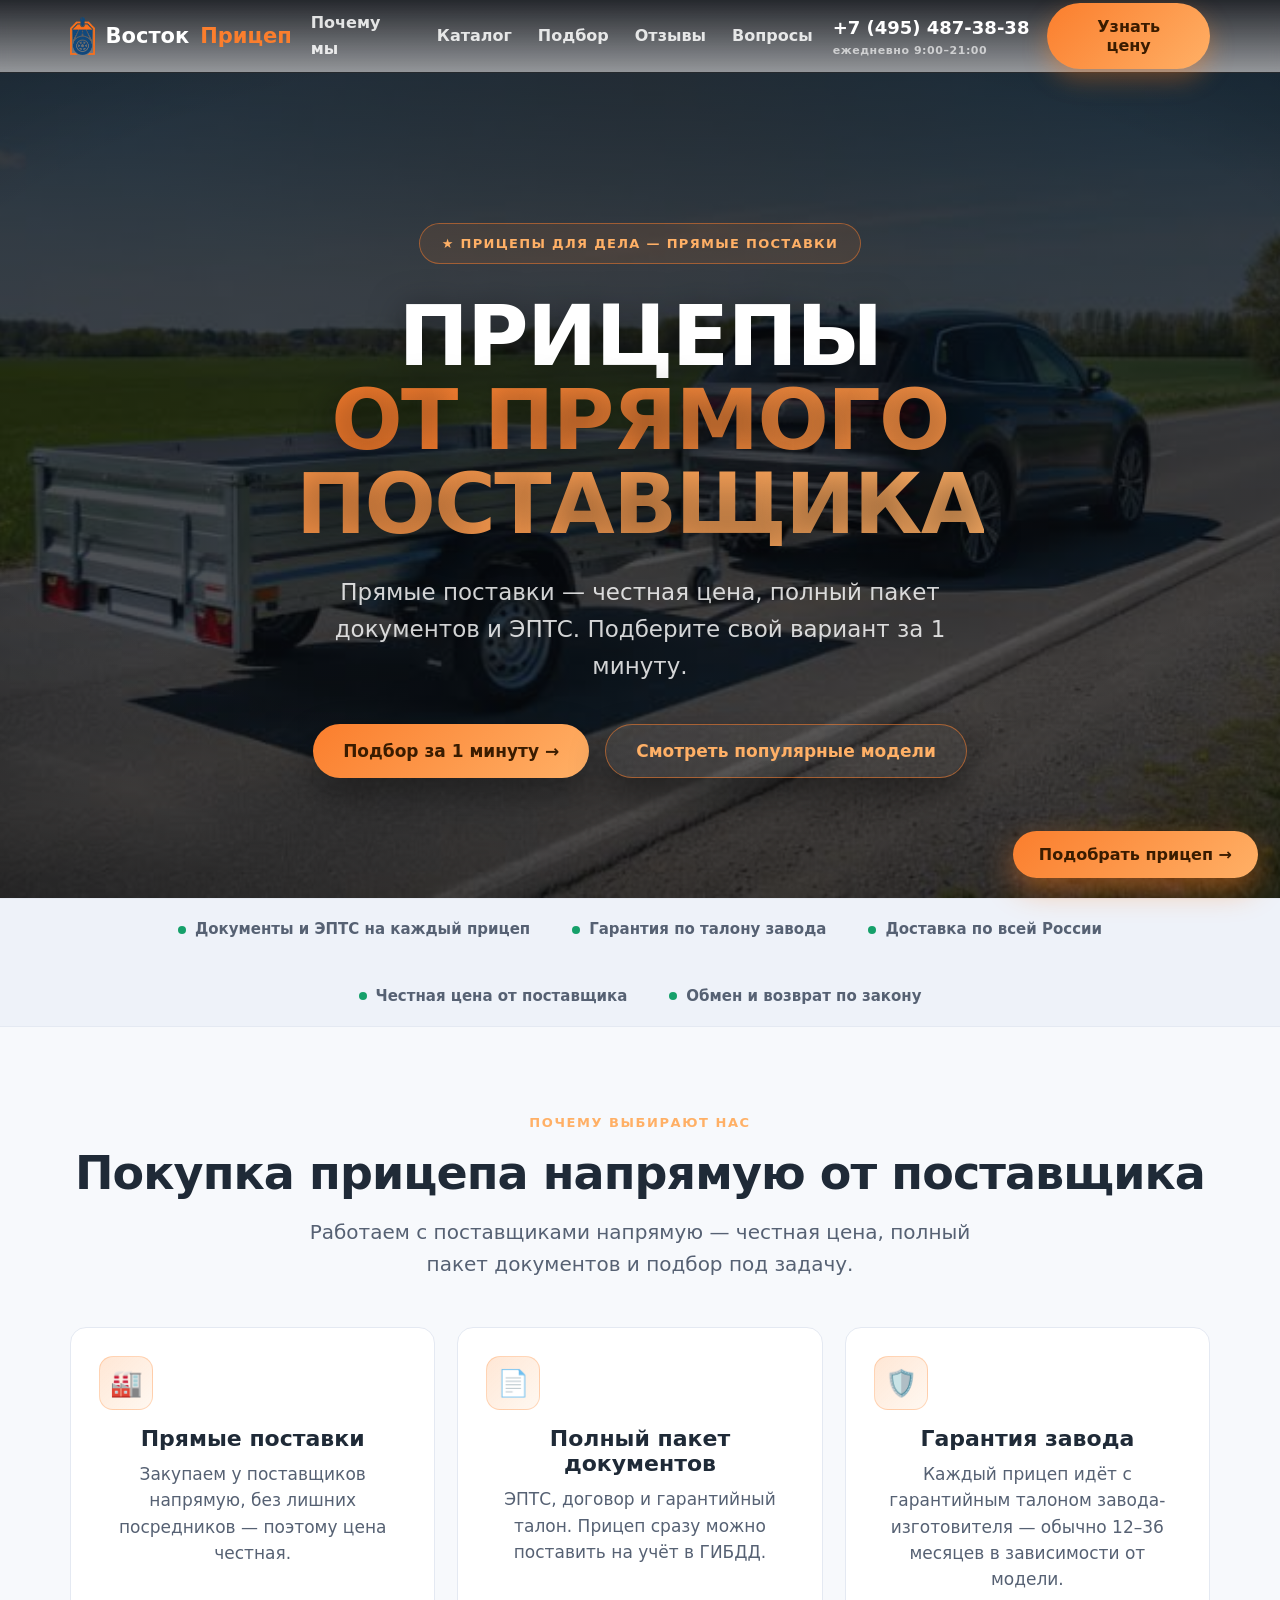
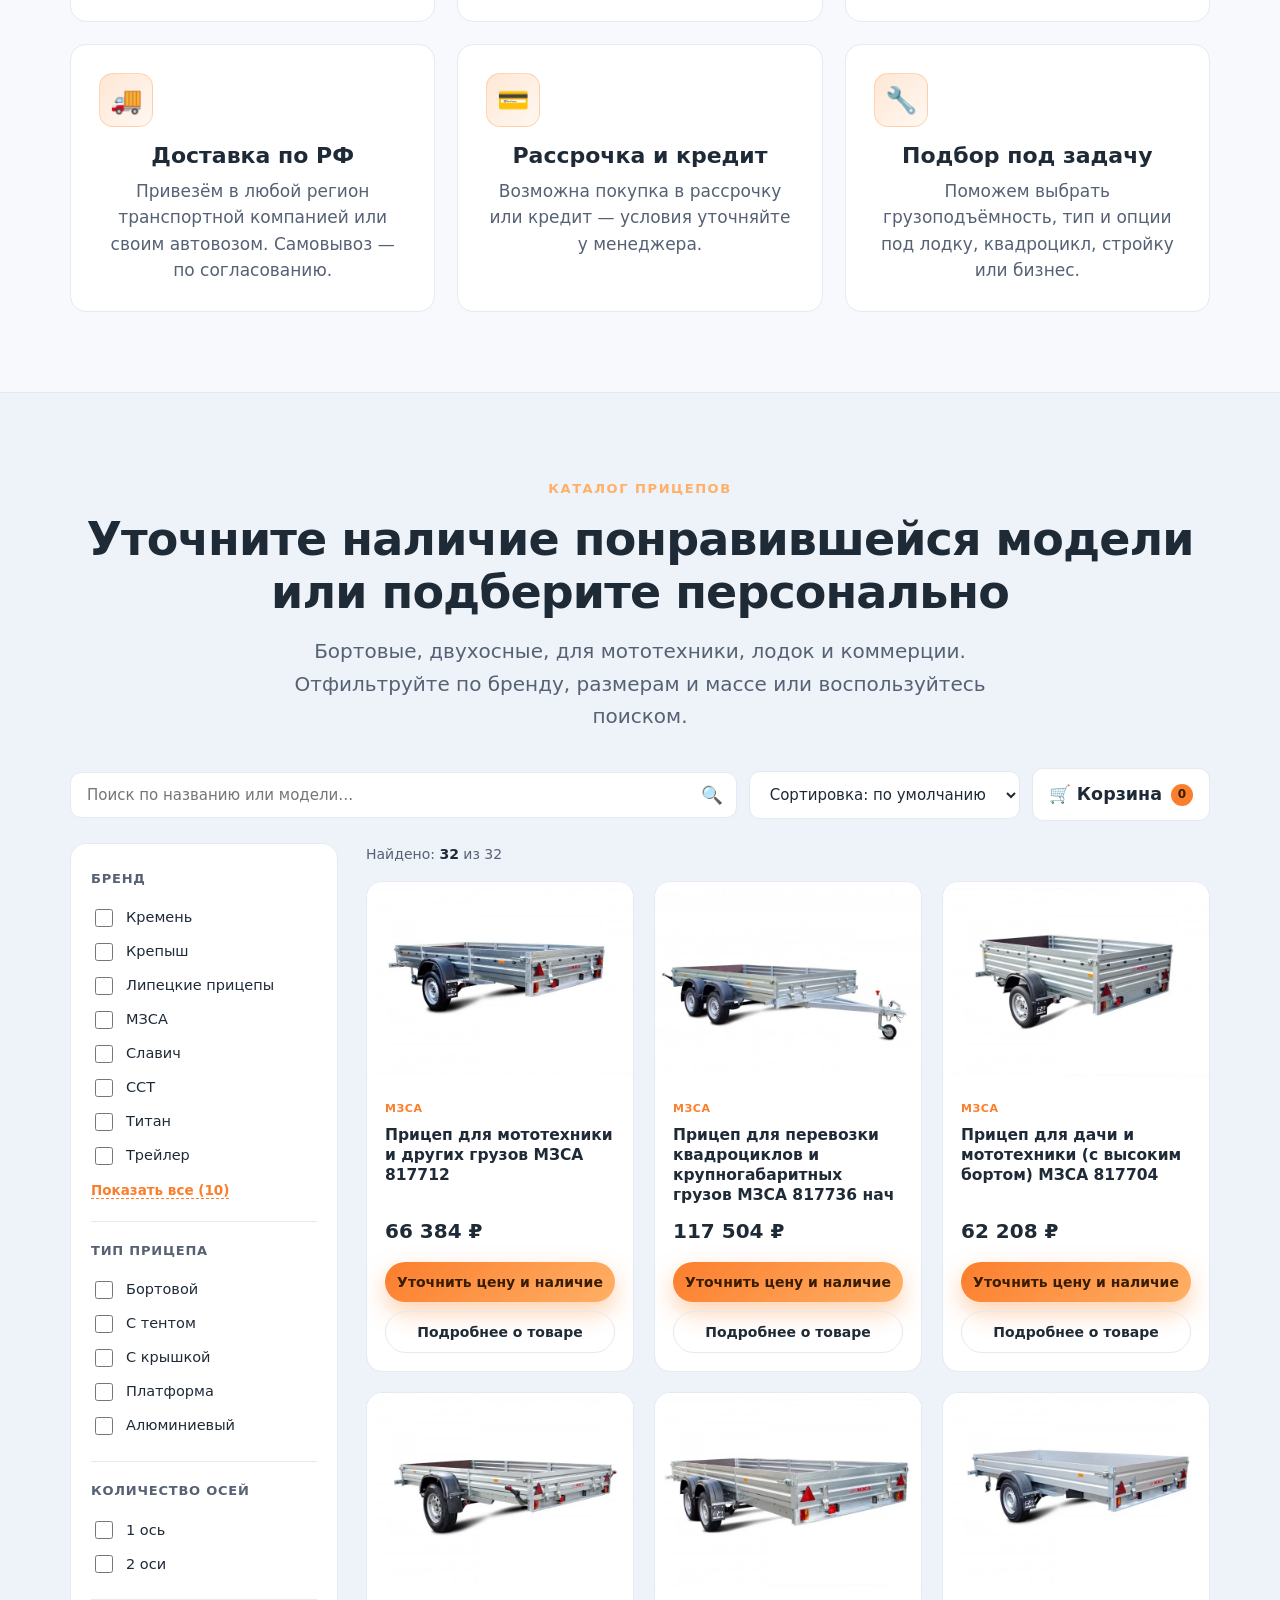
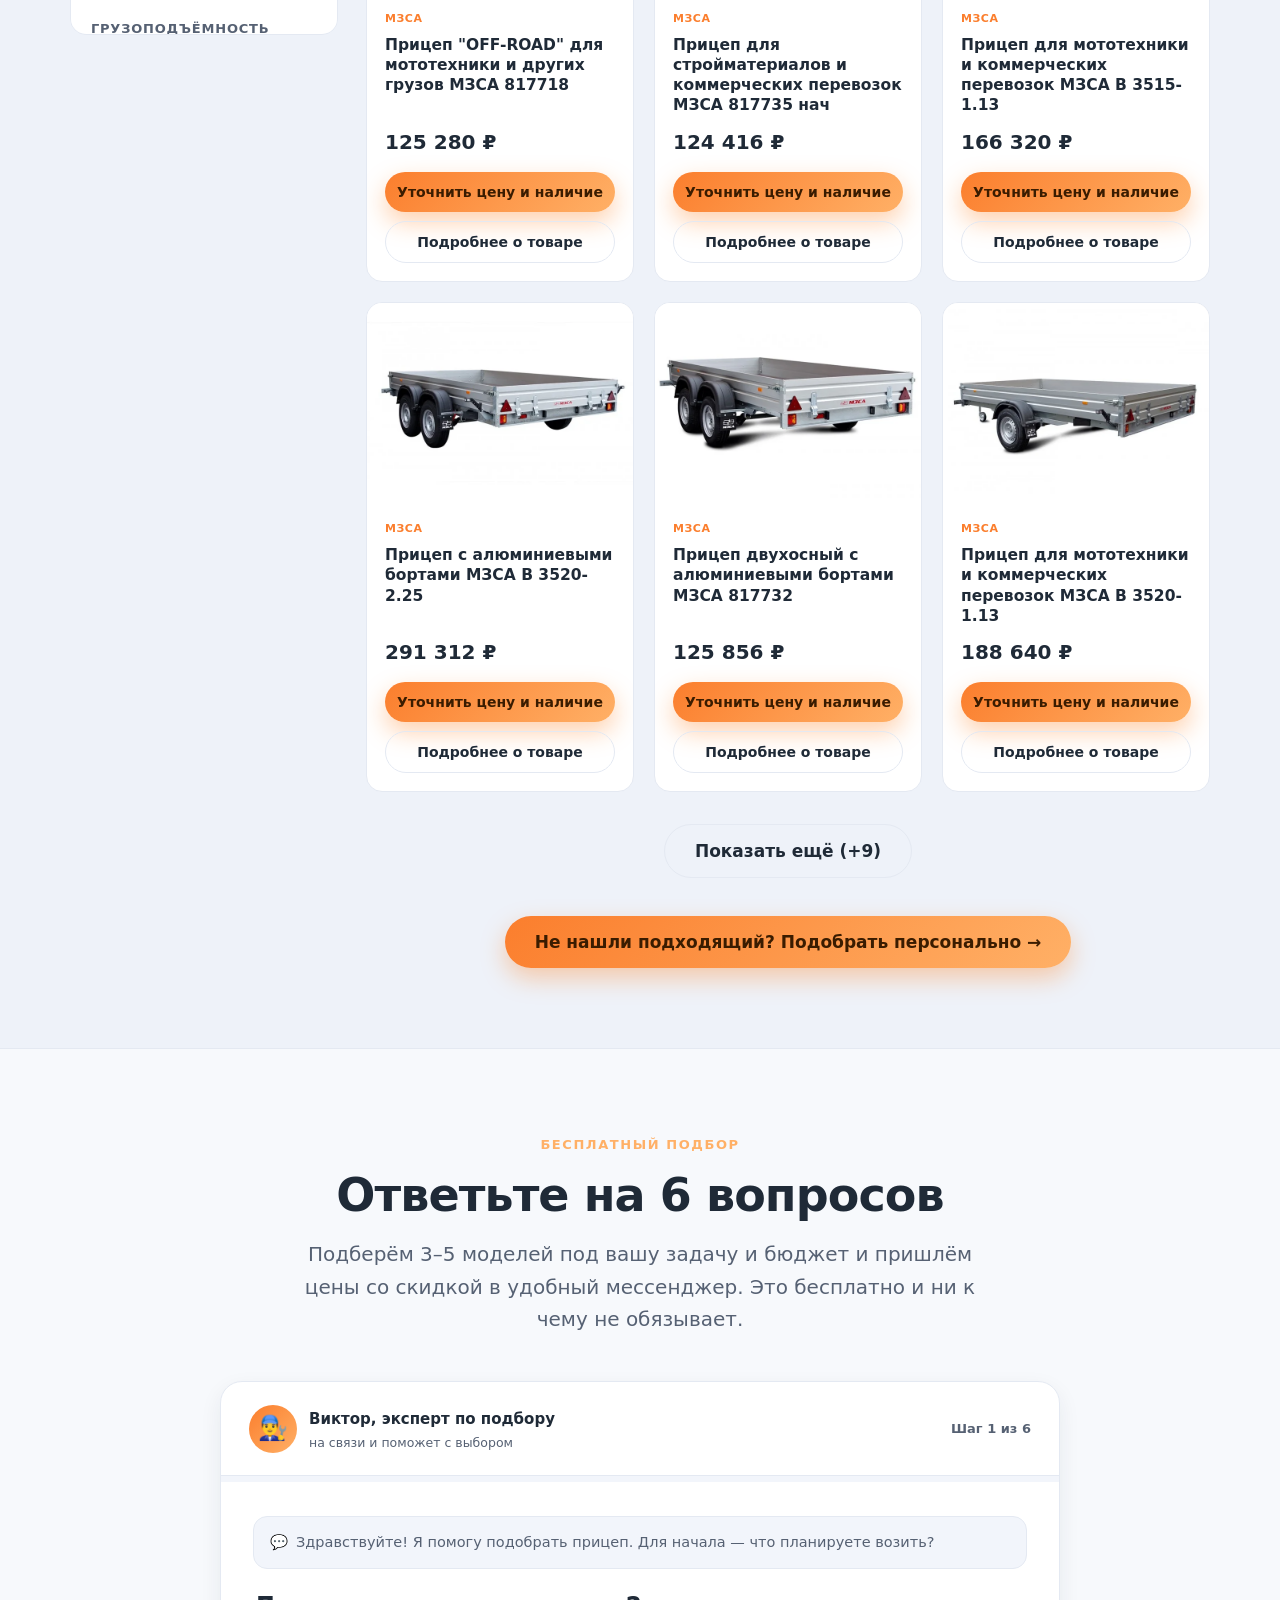
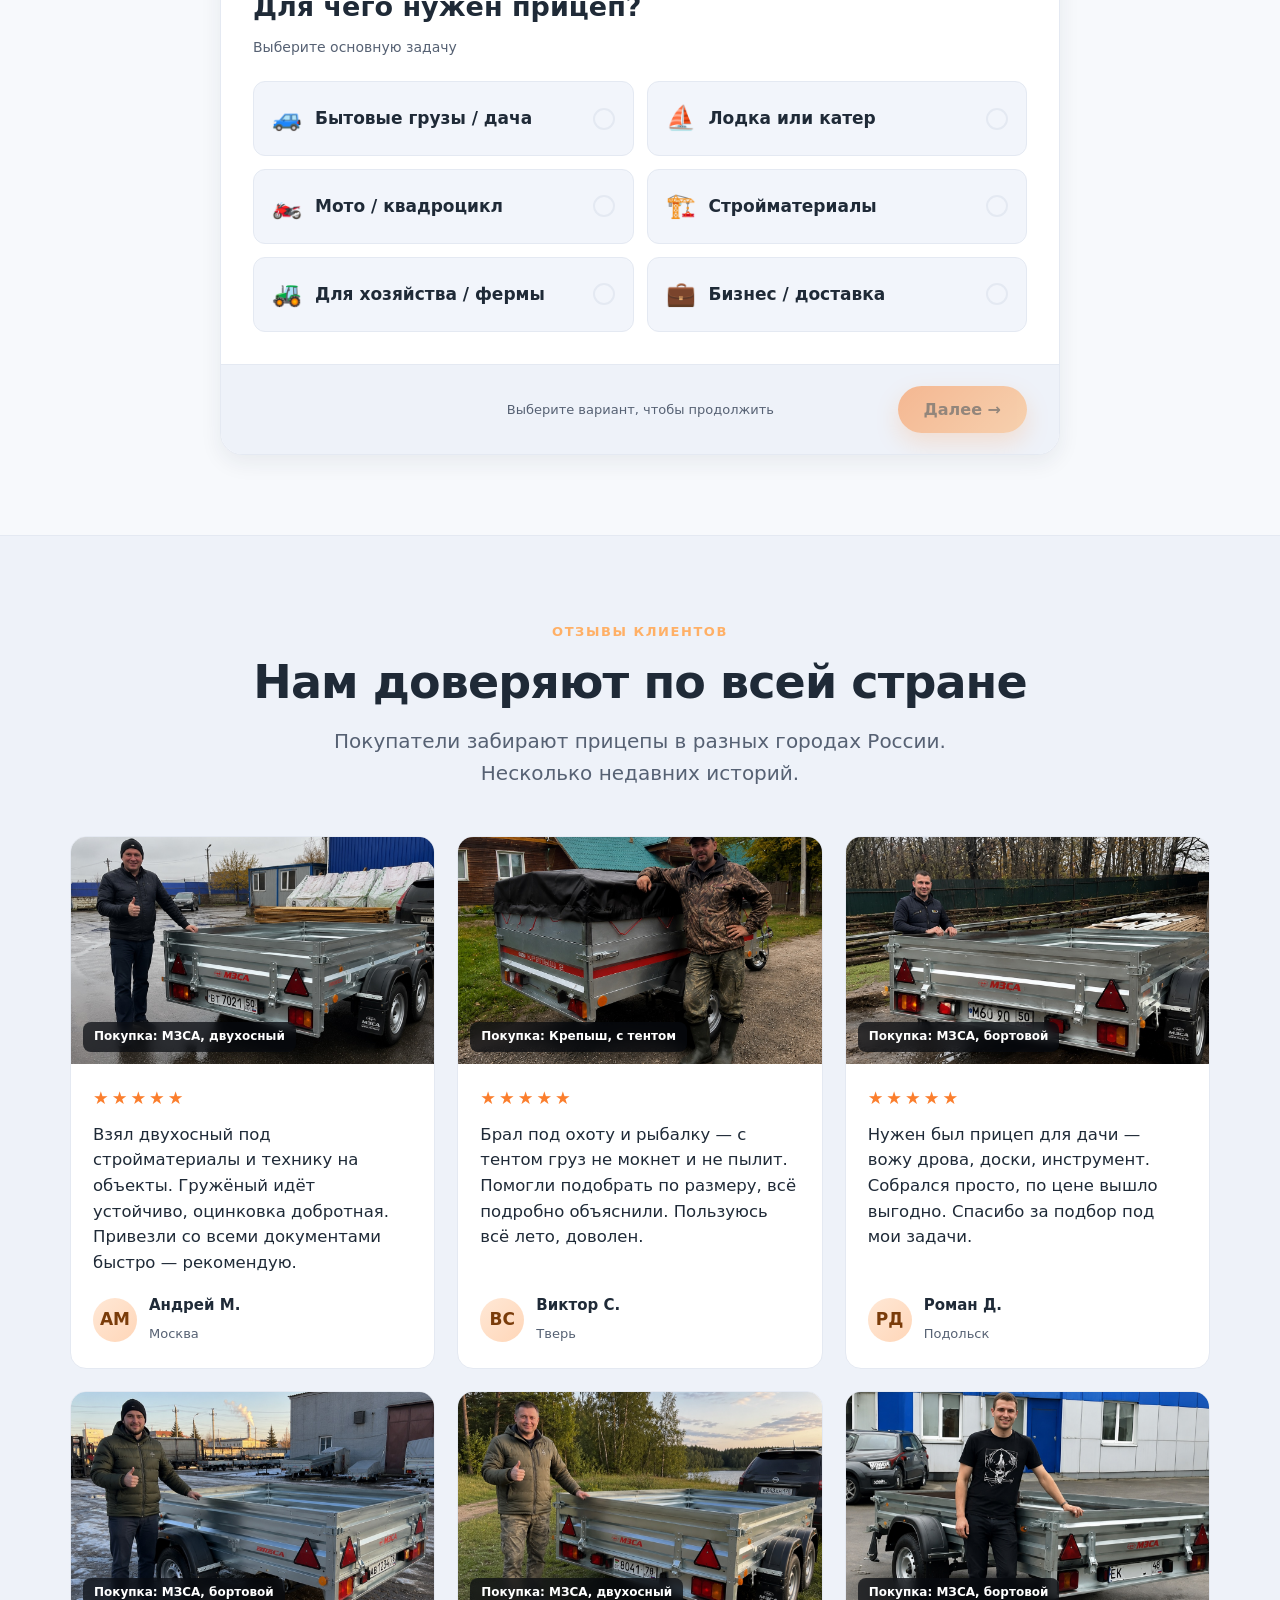
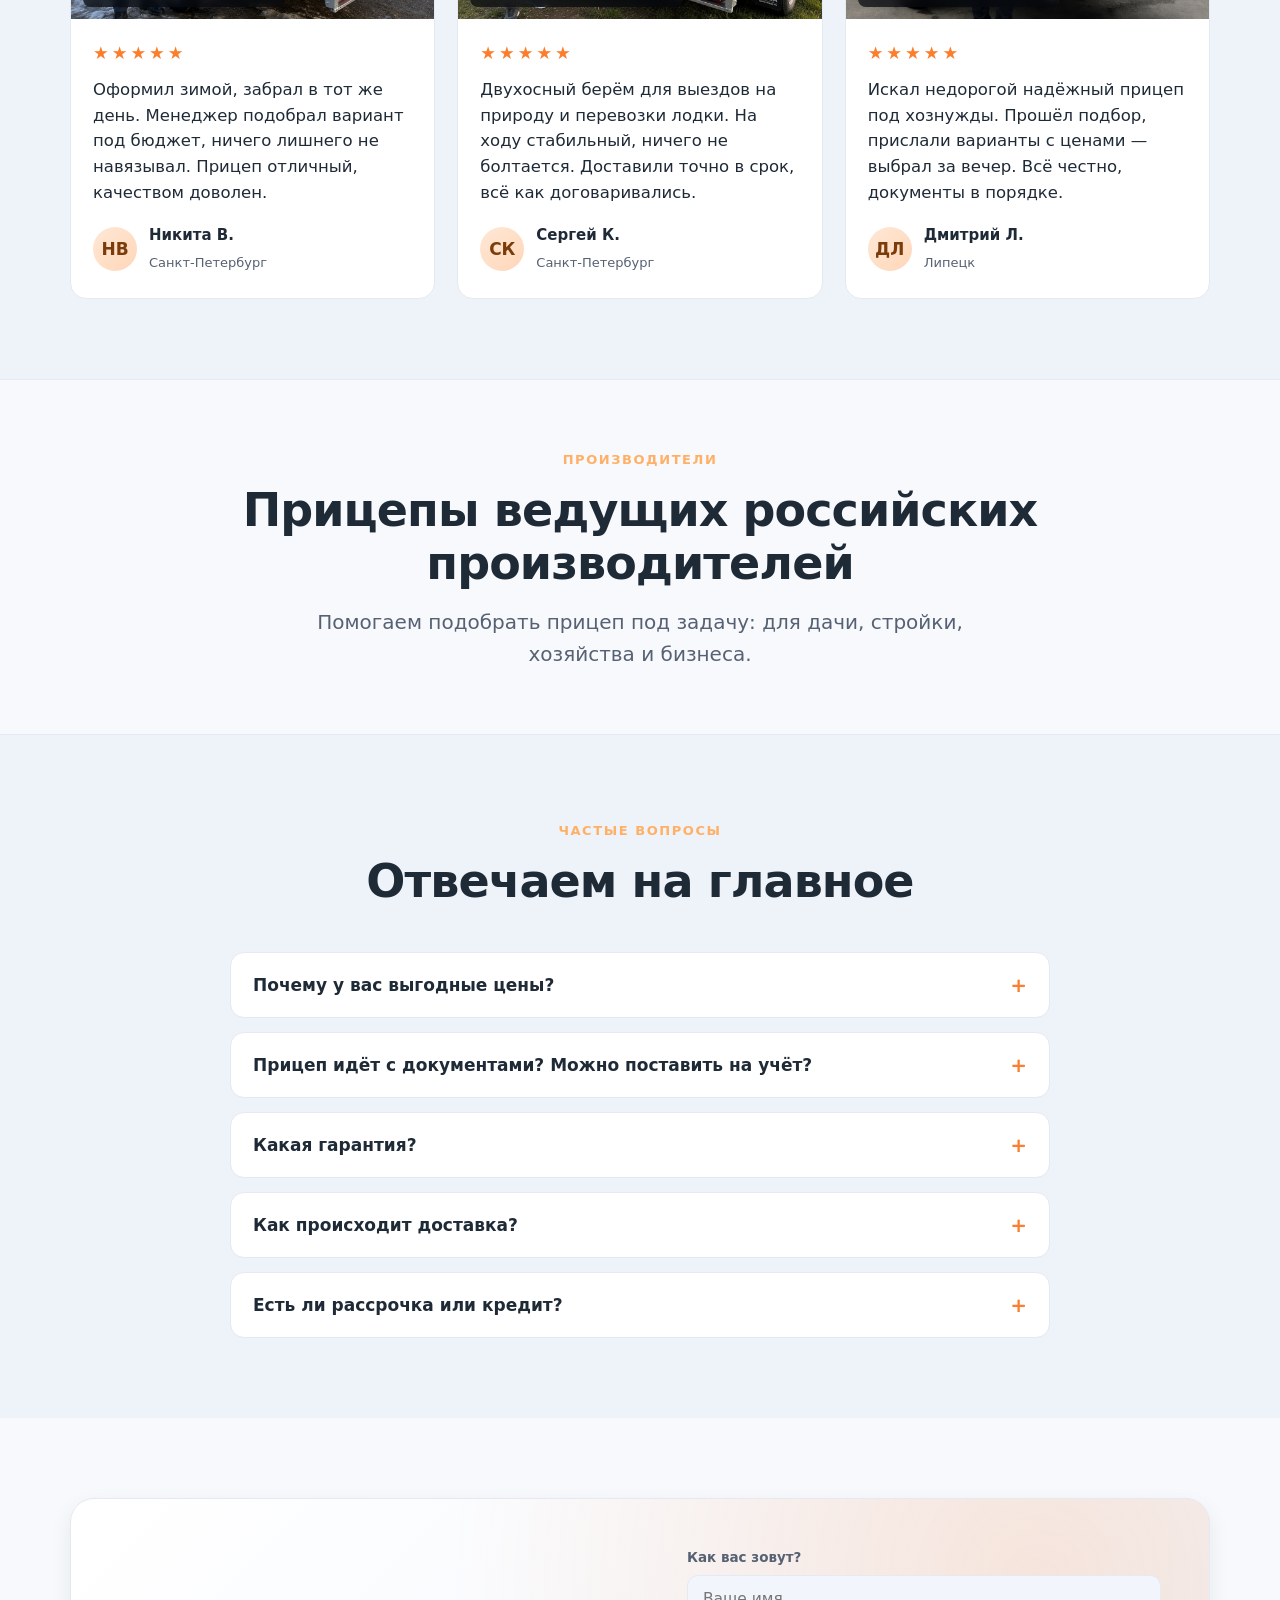
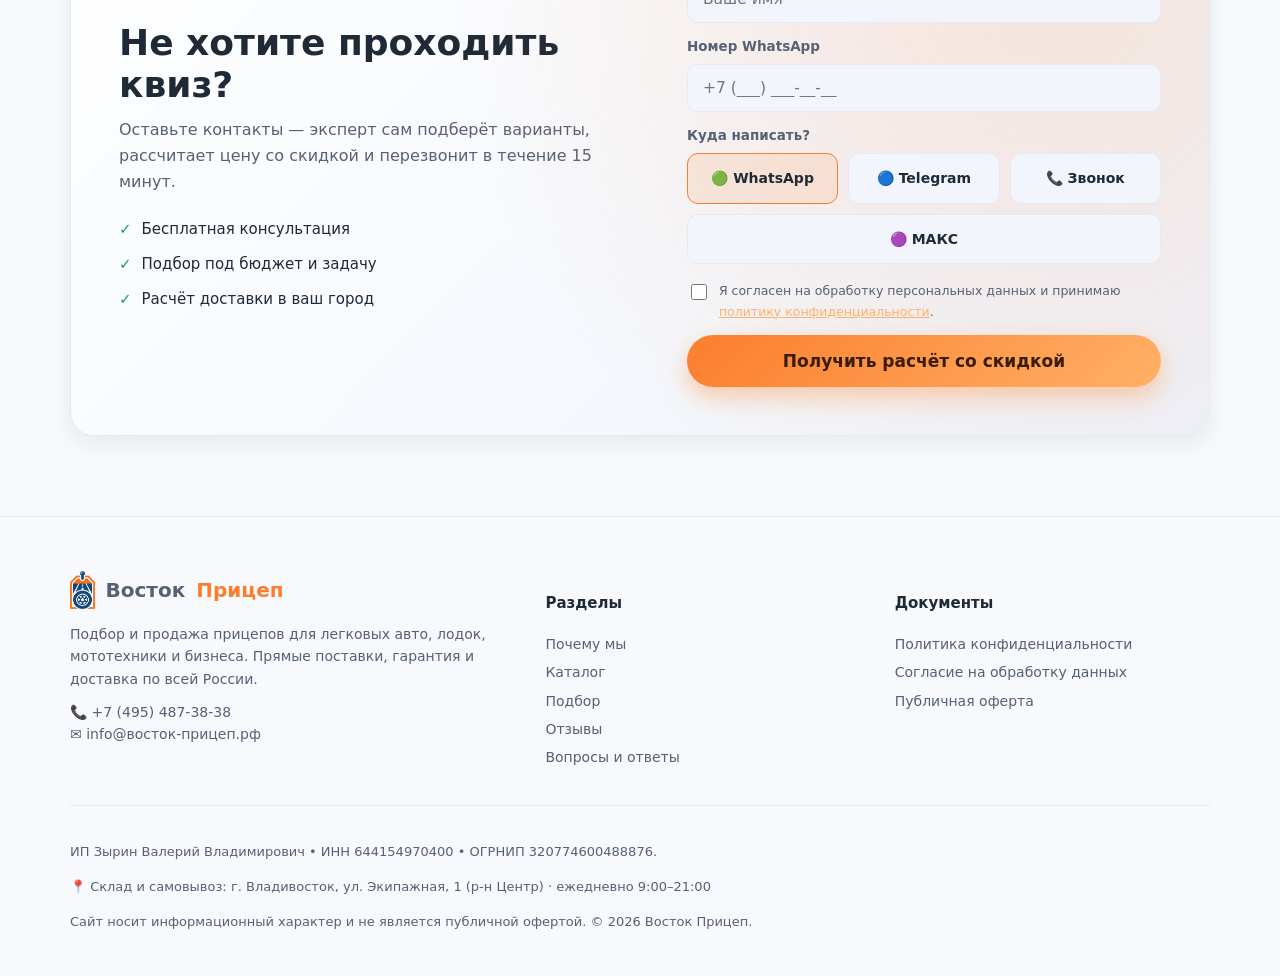
==== commit 0339fd5a: "Реквизиты: развести юр.лицо (ИП+ИНН+ОГРНИП) и физ.адрес (Склад и самовывоз: Владивосток, Экипажная 1" ====
--- a/index.html
+++ b/index.html
@@ -839,7 +839,8 @@
       </div>
     </div>
     <div class="foot-bottom">
-      <p>ИП Зырин Валерий Владимирович • ИНН 644154970400 • ОГРНИП 320774600488876 • г. Владивосток, ул. Экипажная, 1.</p>
+      <p>ИП Зырин Валерий Владимирович • ИНН 644154970400 • ОГРНИП 320774600488876.</p>
+      <p style="margin-top:6px">📍 Склад и самовывоз: г. Владивосток, ул. Экипажная, 1 (р-н Центр) · ежедневно 9:00–21:00</p>
       <p>Сайт носит информационный характер и не является публичной офертой. © 2026 Восток Прицеп.</p>
     </div>
   </div>
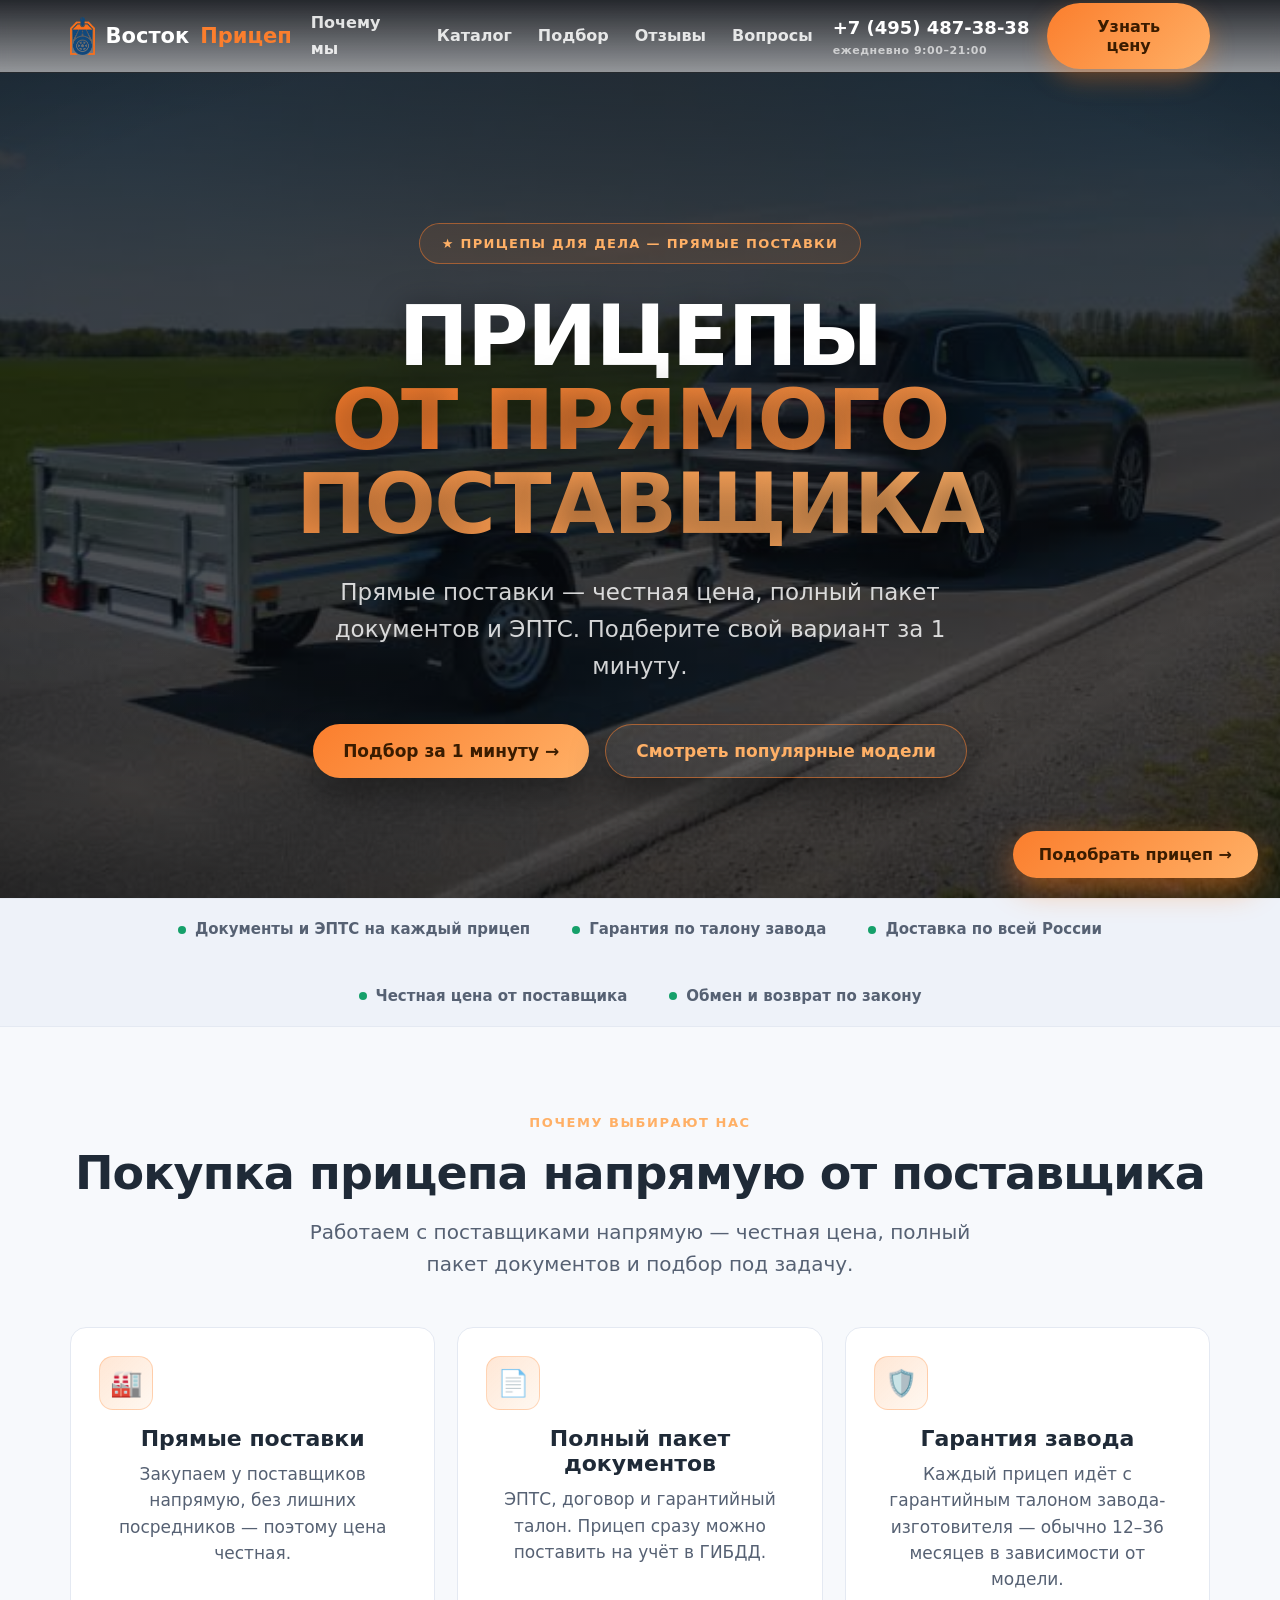
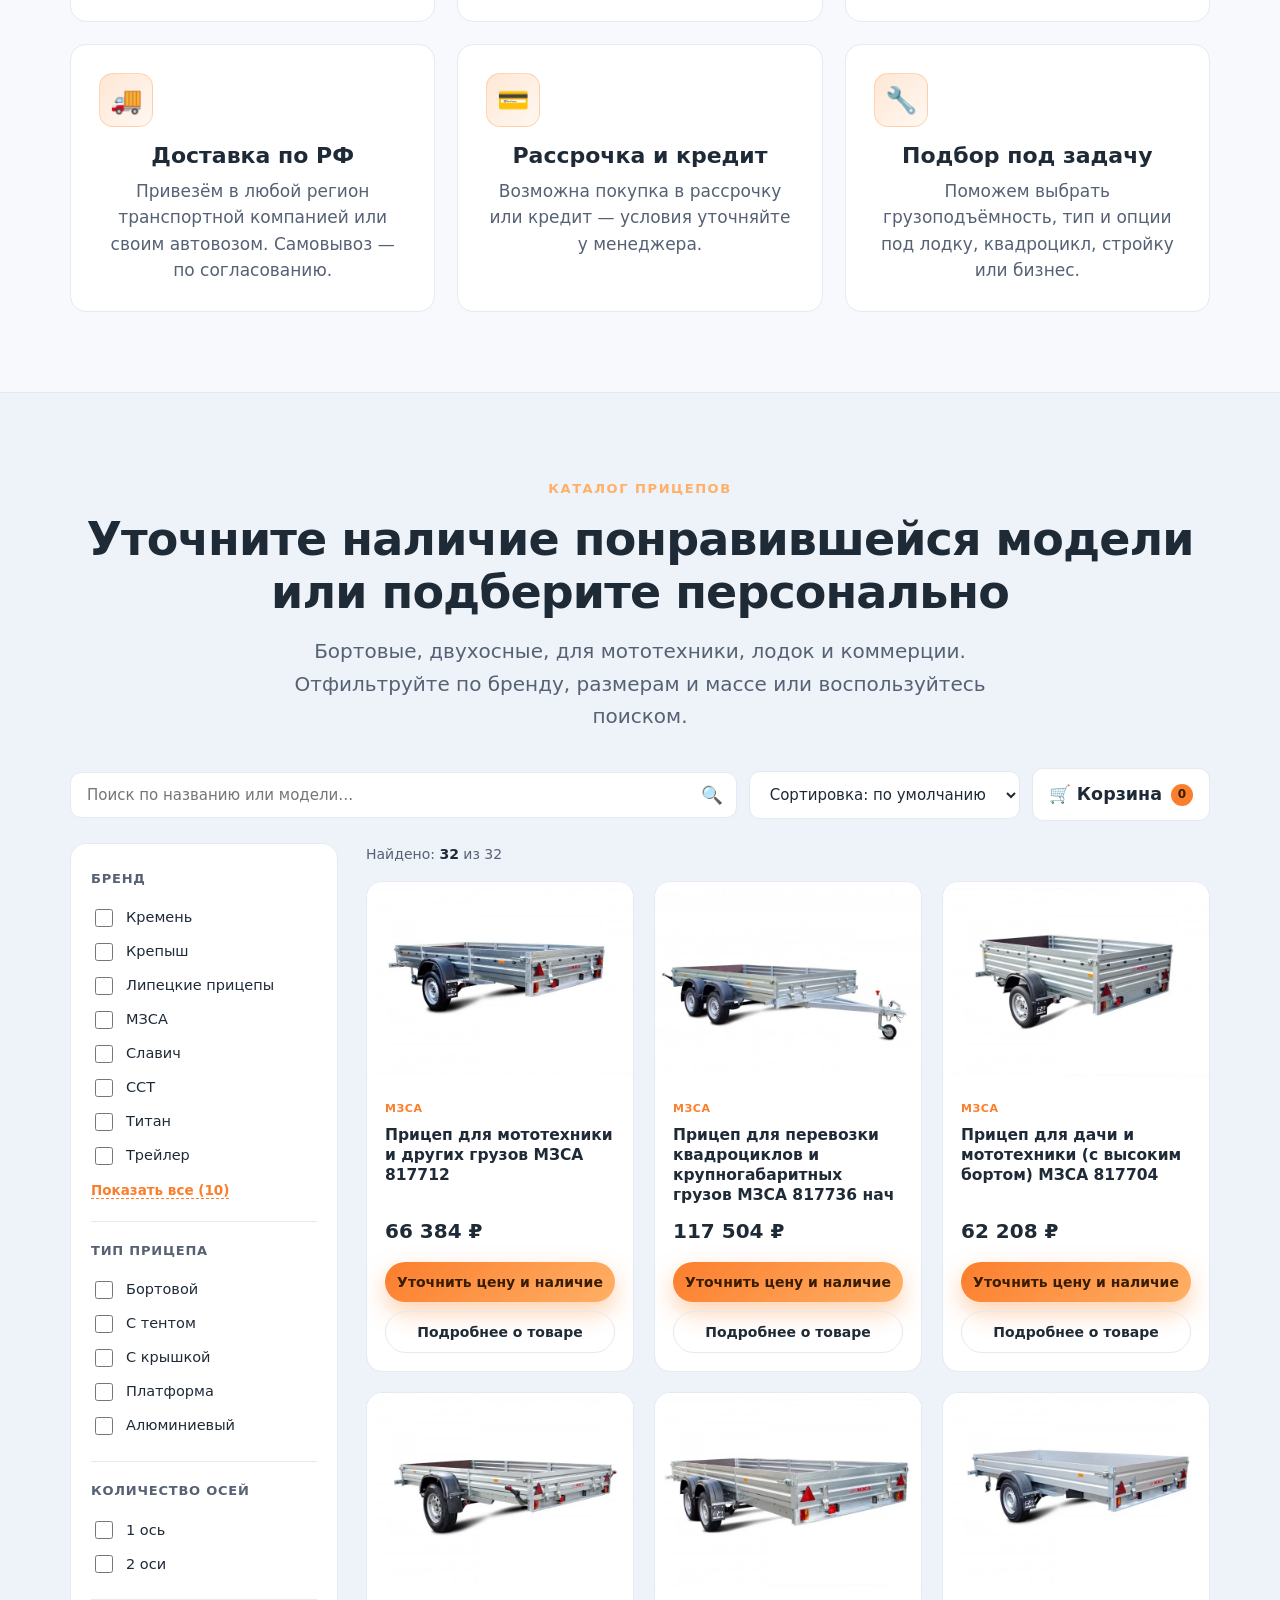
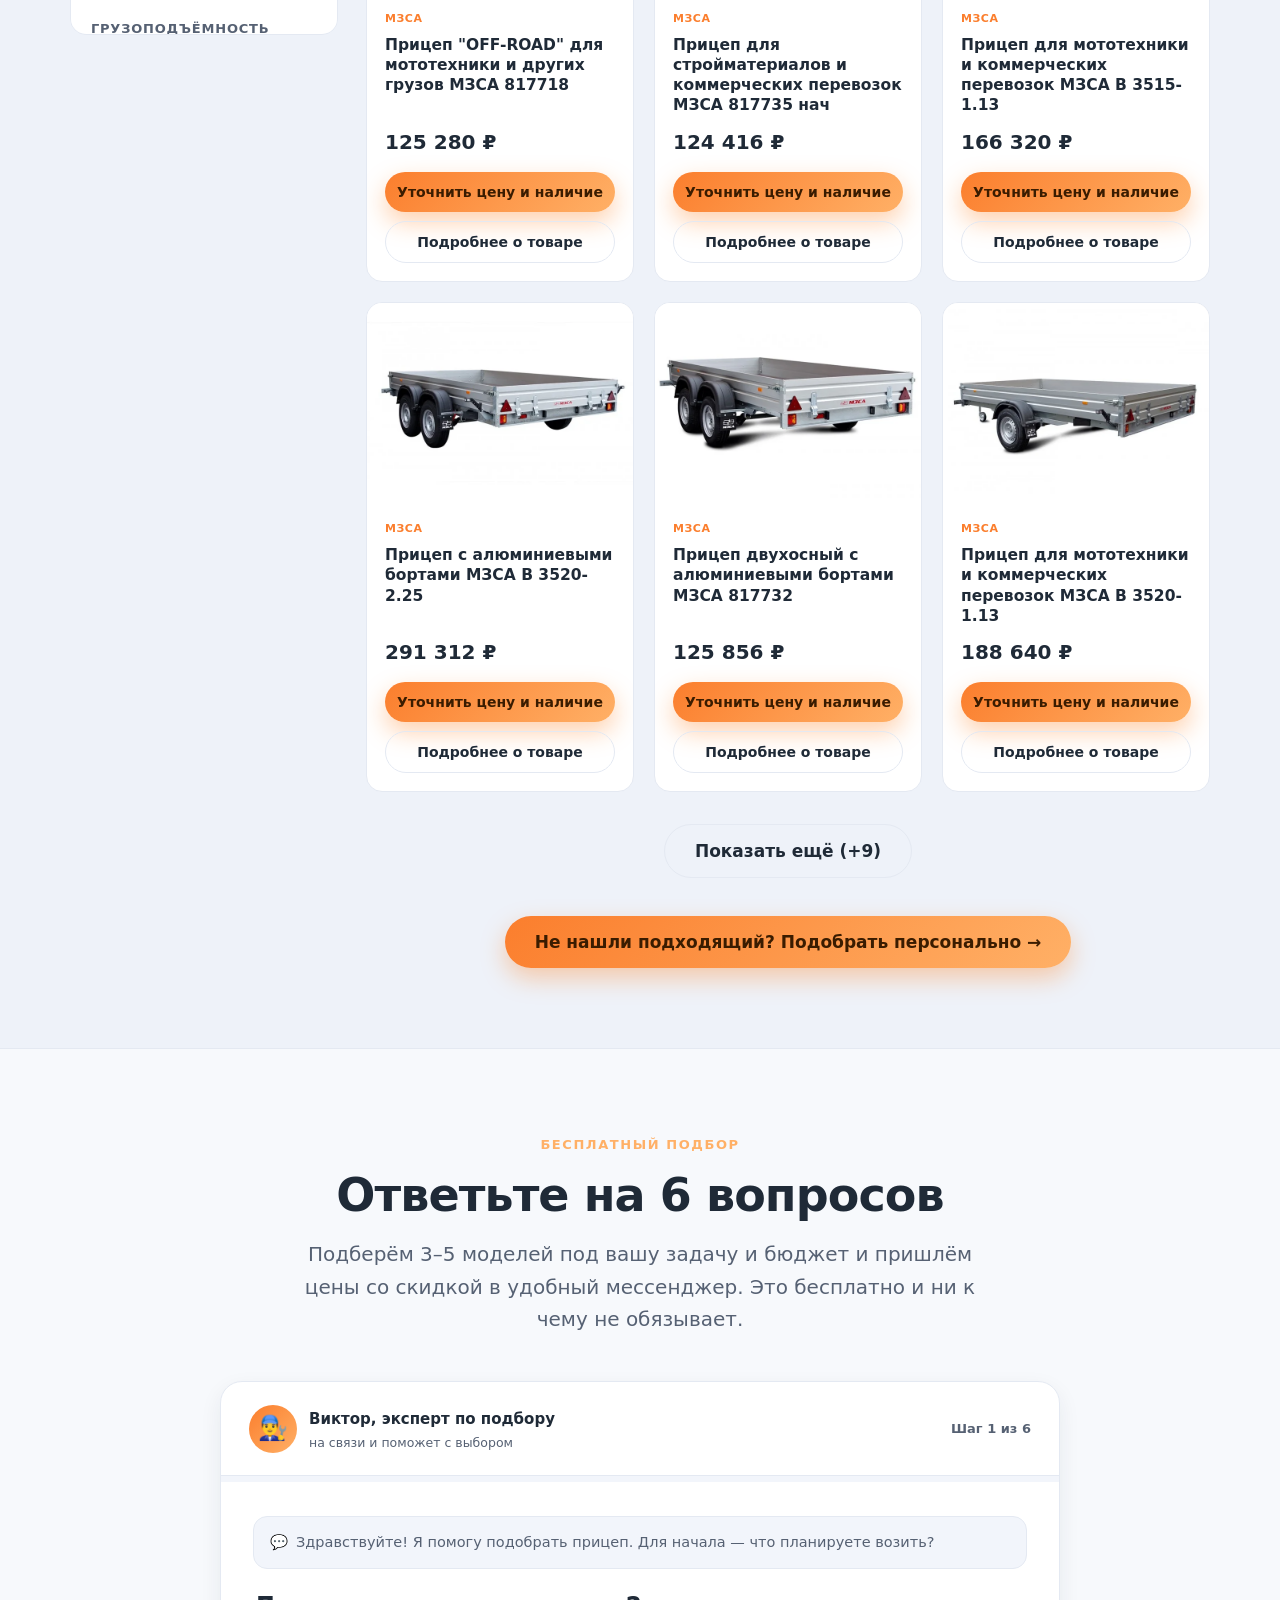
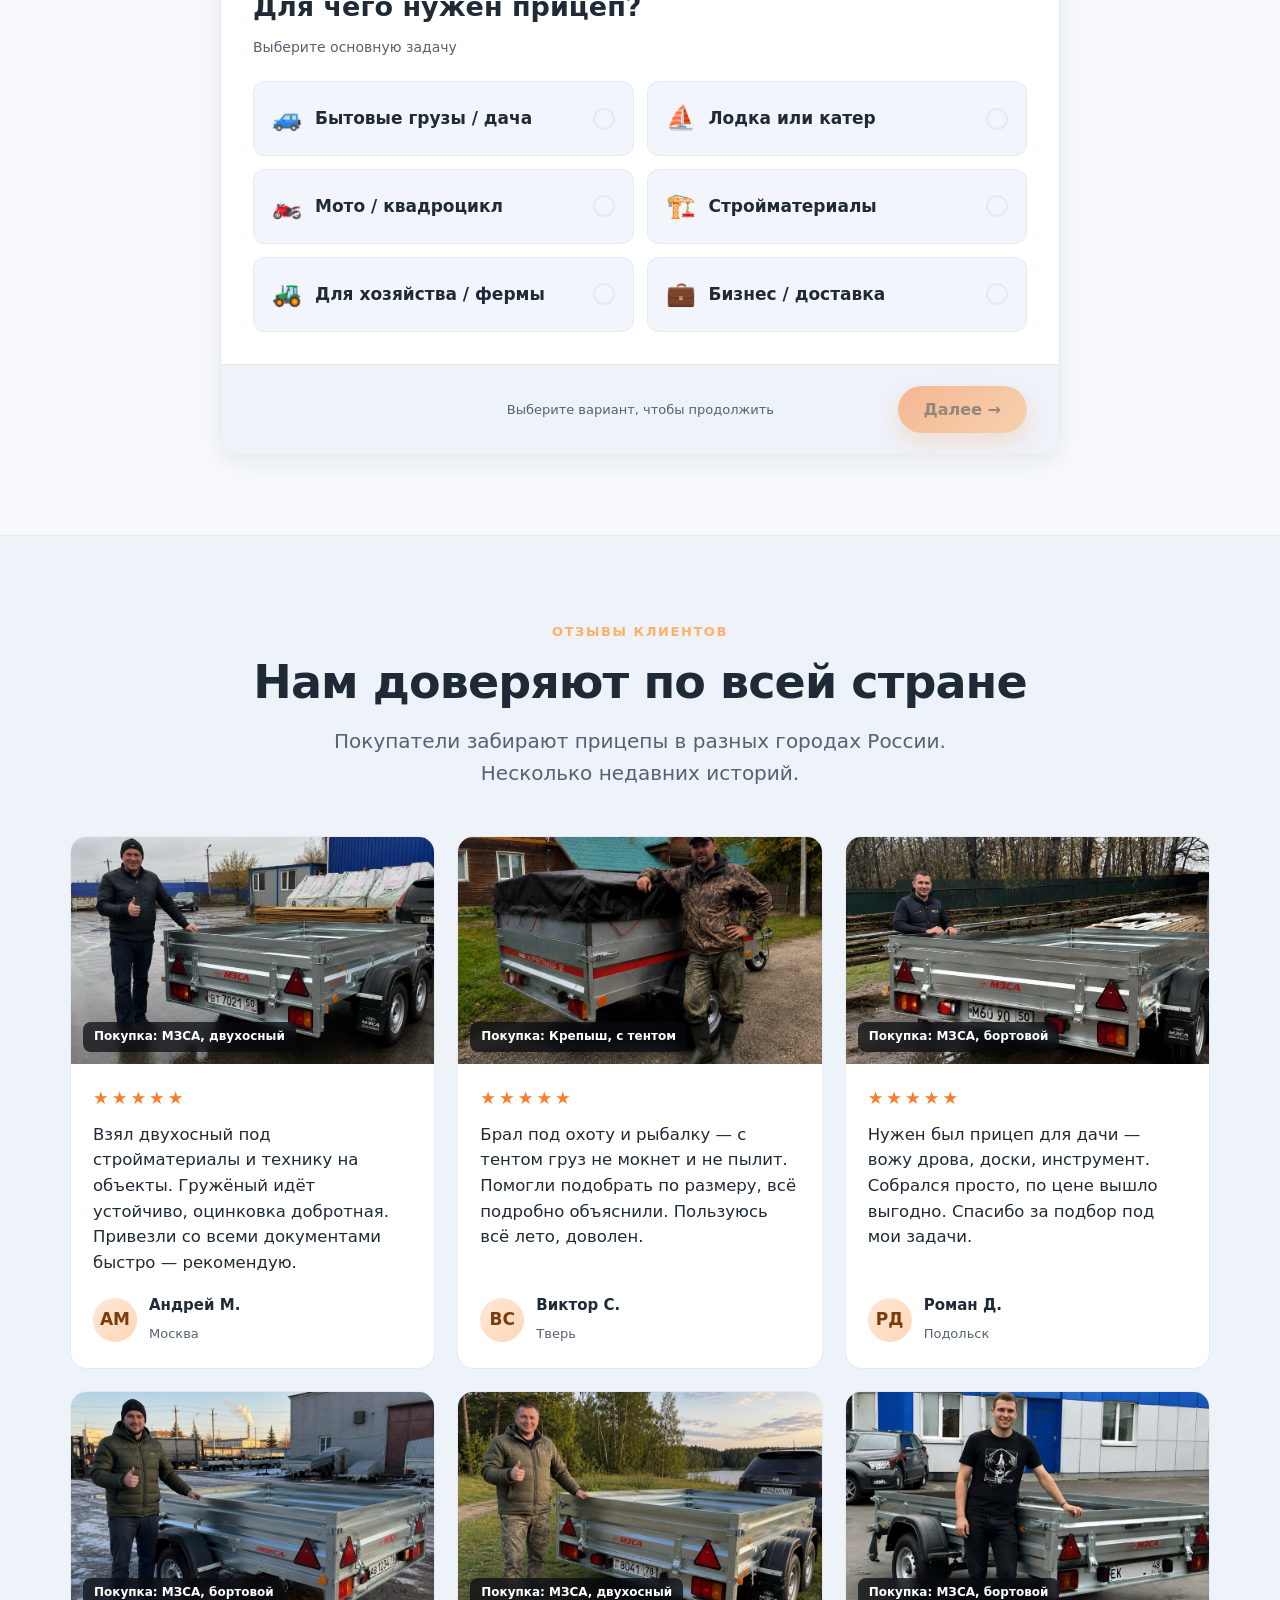
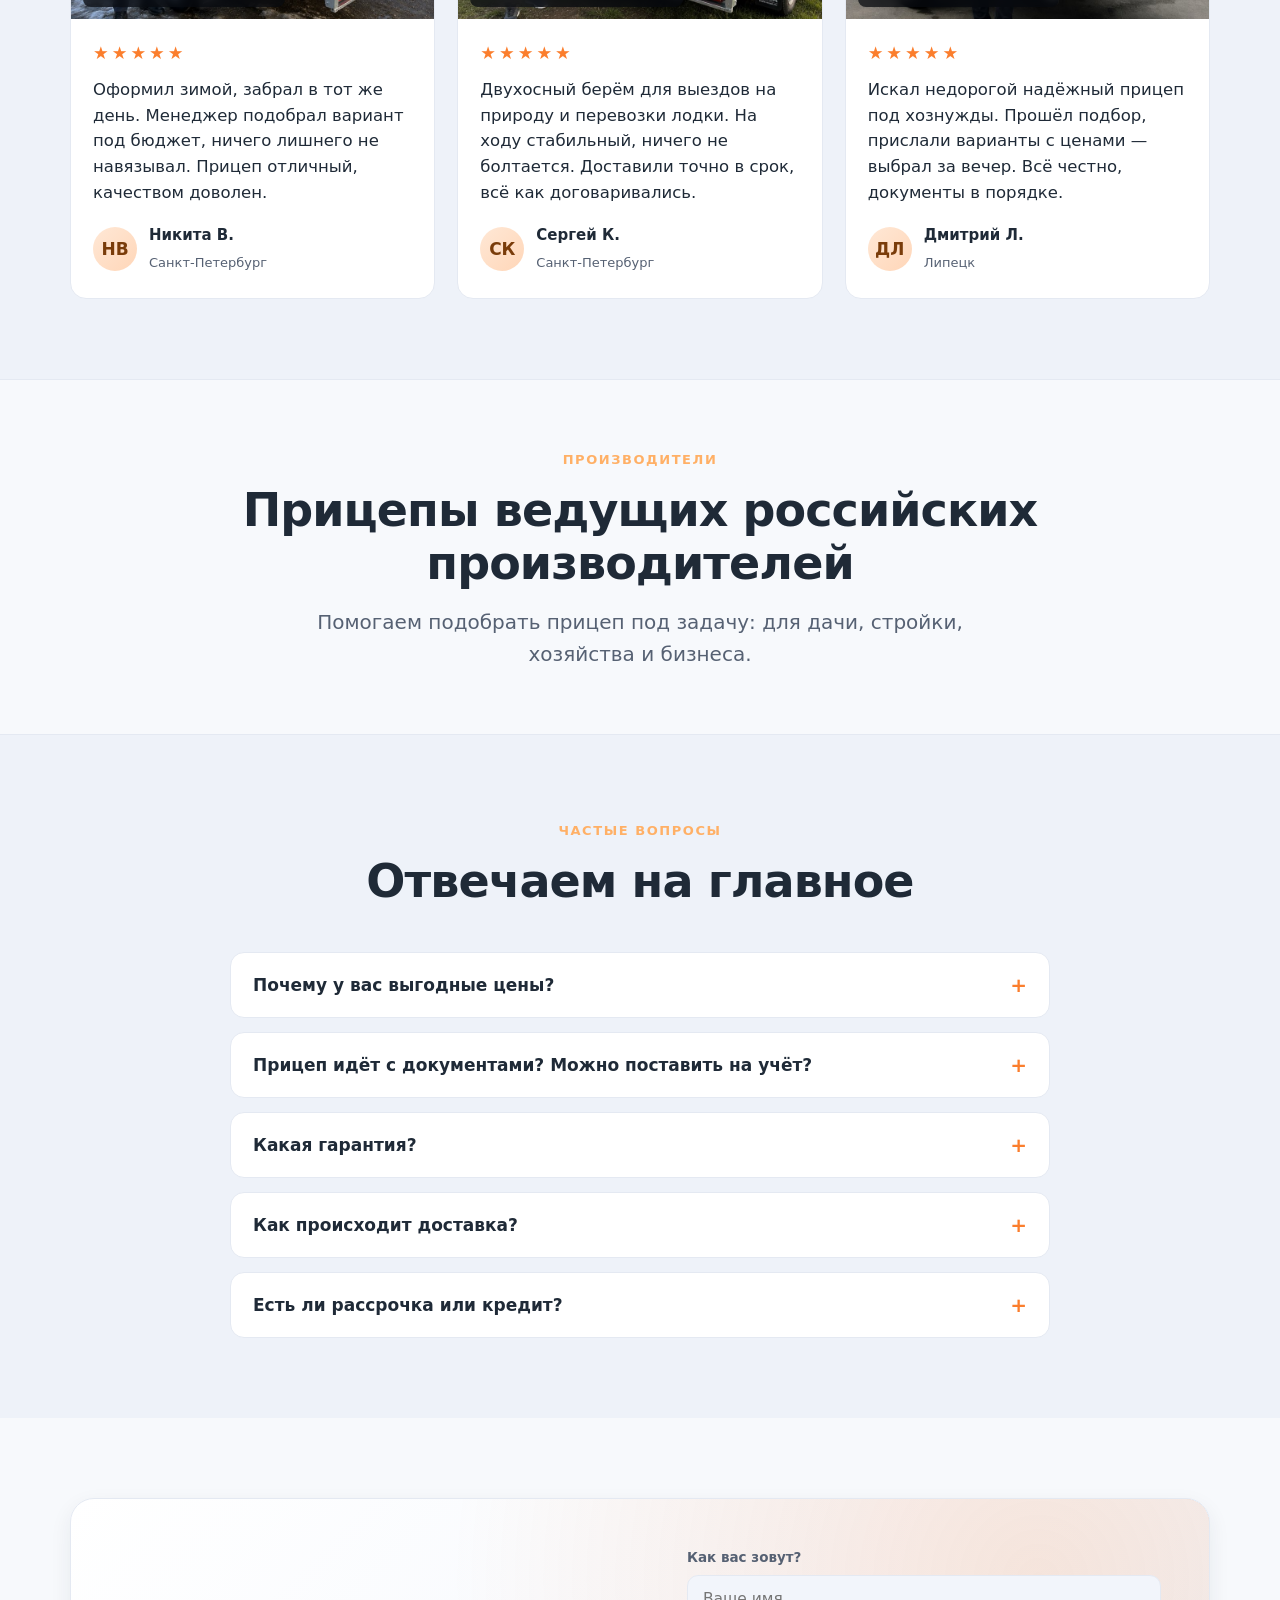
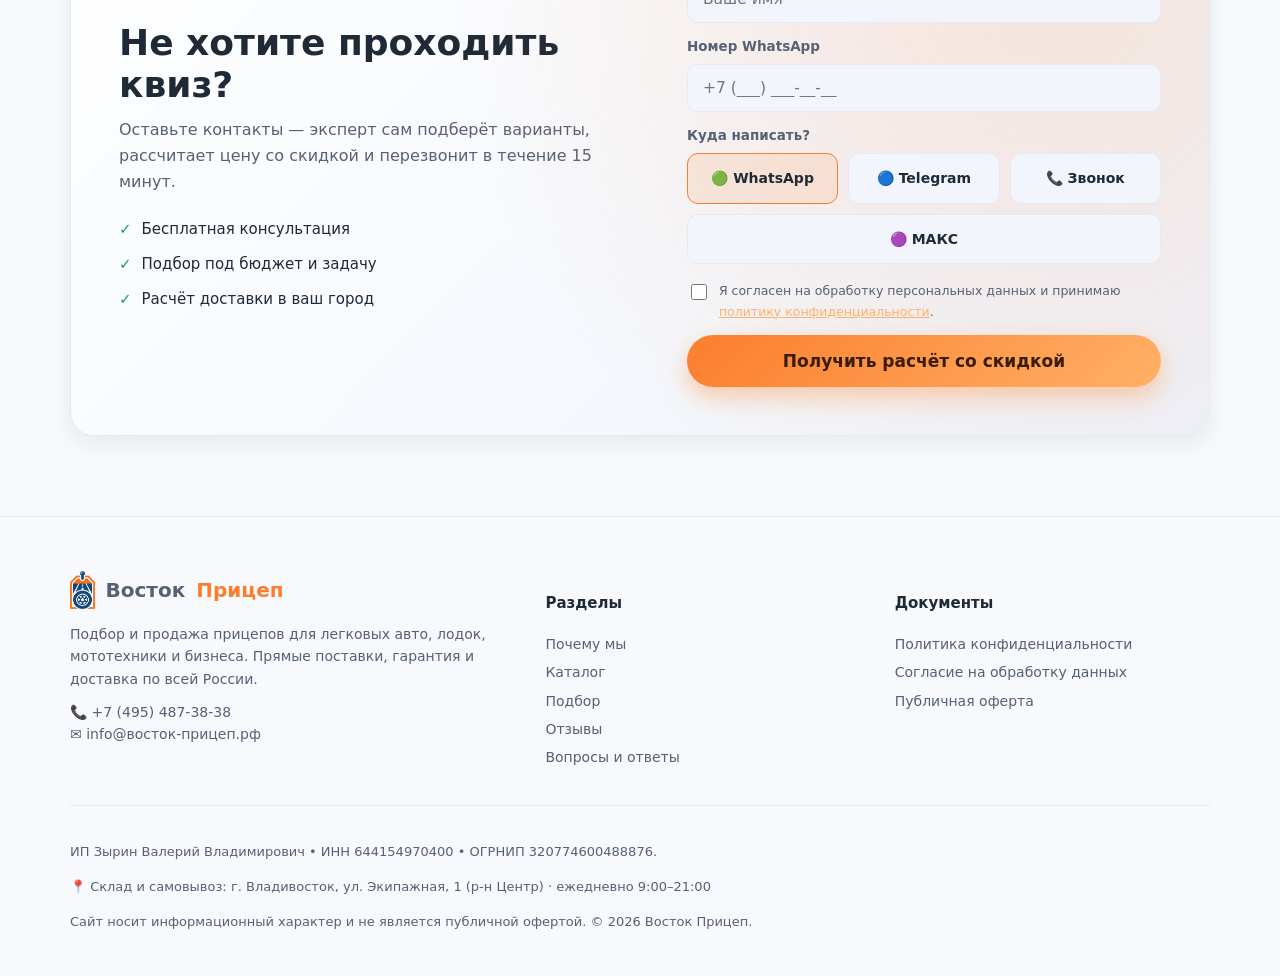
==== commit 36685181: "CRM + лендинг: правки по 2-му ревью перед деплоем - ПДн-логи вынесены из веб-корня в /var/lib/pricep" ====
--- a/index.html
+++ b/index.html
@@ -666,7 +666,7 @@
           <div class="ava">👨‍🔧</div>
           <div class="who"><b>Виктор, эксперт по подбору</b><span>на связи и поможет с выбором</span></div>
         </div>
-        <div class="quiz-step-count" id="stepCount">Шаг 1 из 7</div>
+        <div class="quiz-step-count" id="stepCount">Шаг 1 из 6</div>
       </div>
       <div class="progress"><div class="bar" id="progressBar"></div></div>
       <div class="quiz-body" id="quizBody"><!-- шаги рендерятся скриптом --></div>
@@ -1578,7 +1578,7 @@
 function renderStep(){
   const q = QUIZ[state.step];
   stepCount.textContent = `Шаг ${state.step+1} из ${QUIZ.length}`;
-  bar.style.width = ((state.step)/(QUIZ.length)*100)+'%';
+  bar.style.width = (state.step/(QUIZ.length-1)*100)+'%';
   btnBack.style.visibility = state.step===0 ? 'hidden':'visible';
 
   let html = `<div class="q-bubble">${q.bubble}</div><h3 class="q-title">${q.title}</h3><p class="q-hint">${q.hint}</p>`;
@@ -1793,14 +1793,29 @@
 /* Заявки уходят на серверный приёмник /api/lead (тот же домен): сохранение копии в РФ + Telegram. */
 const LEAD_ENDPOINT = '/api/lead';
 
+/* Захват рекламных меток (utm_*, gclid, yclid) при первом заходе — чтобы в CRM было видно,
+   какая кампания привела лид. Храним first-touch в localStorage, подмешиваем в каждую заявку. */
+(function(){
+  try{
+    var p = new URLSearchParams(location.search), got = {};
+    ['utm_source','utm_medium','utm_campaign','utm_content','utm_term','gclid','yclid'].forEach(function(k){
+      var v = p.get(k); if(v) got[k] = String(v).slice(0,200);
+    });
+    if(Object.keys(got).length && !localStorage.getItem('vp_utm')){ localStorage.setItem('vp_utm', JSON.stringify(got)); }
+  }catch(e){}
+})();
+function leadUTMs(){ try{ return JSON.parse(localStorage.getItem('vp_utm')||'{}') || {}; }catch(e){ return {}; } }
+
 function sendLead(data){
-  console.log('НОВАЯ ЗАЯВКА:', data);
-  fetch(LEAD_ENDPOINT, {
-    method:'POST',
-    keepalive:true,
-    headers:{'Content-Type':'application/json'},
-    body: JSON.stringify(data)
-  }).catch(err => console.error('Ошибка отправки заявки:', err));
+  if(window.__leadBusy) return; window.__leadBusy=true; setTimeout(function(){window.__leadBusy=false;},4000); // защита от двойной отправки
+  try{ data = Object.assign({}, leadUTMs(), data); }catch(e){} // метки не перетирают поля формы
+  var _b = JSON.stringify(data), _sent = false;
+  try { if (navigator.sendBeacon) _sent = navigator.sendBeacon(LEAD_ENDPOINT, new Blob([_b], {type:'text/plain;charset=UTF-8'})); } catch(e){}
+  if (!_sent) (function r(n){
+    fetch(LEAD_ENDPOINT, {method:'POST', keepalive:true, headers:{'Content-Type':'application/json'}, body:_b})
+      .then(function(x){ if(!x.ok && n>0) setTimeout(function(){r(n-1)},1500); })
+      .catch(function(){ if(n>0) setTimeout(function(){r(n-1)},1500); });
+  })(3);
 
   // цель-конверсия для пикселя VK (Top.Mail.Ru) — для оптимизации рекламы
   try { var _vp = window.VK_PIXEL || {id:'3787094', goal:'Lead3'}; (window._tmr = window._tmr || []).push({ type: 'reachGoal', id: _vp.id, goal: _vp.goal }); } catch(e){}
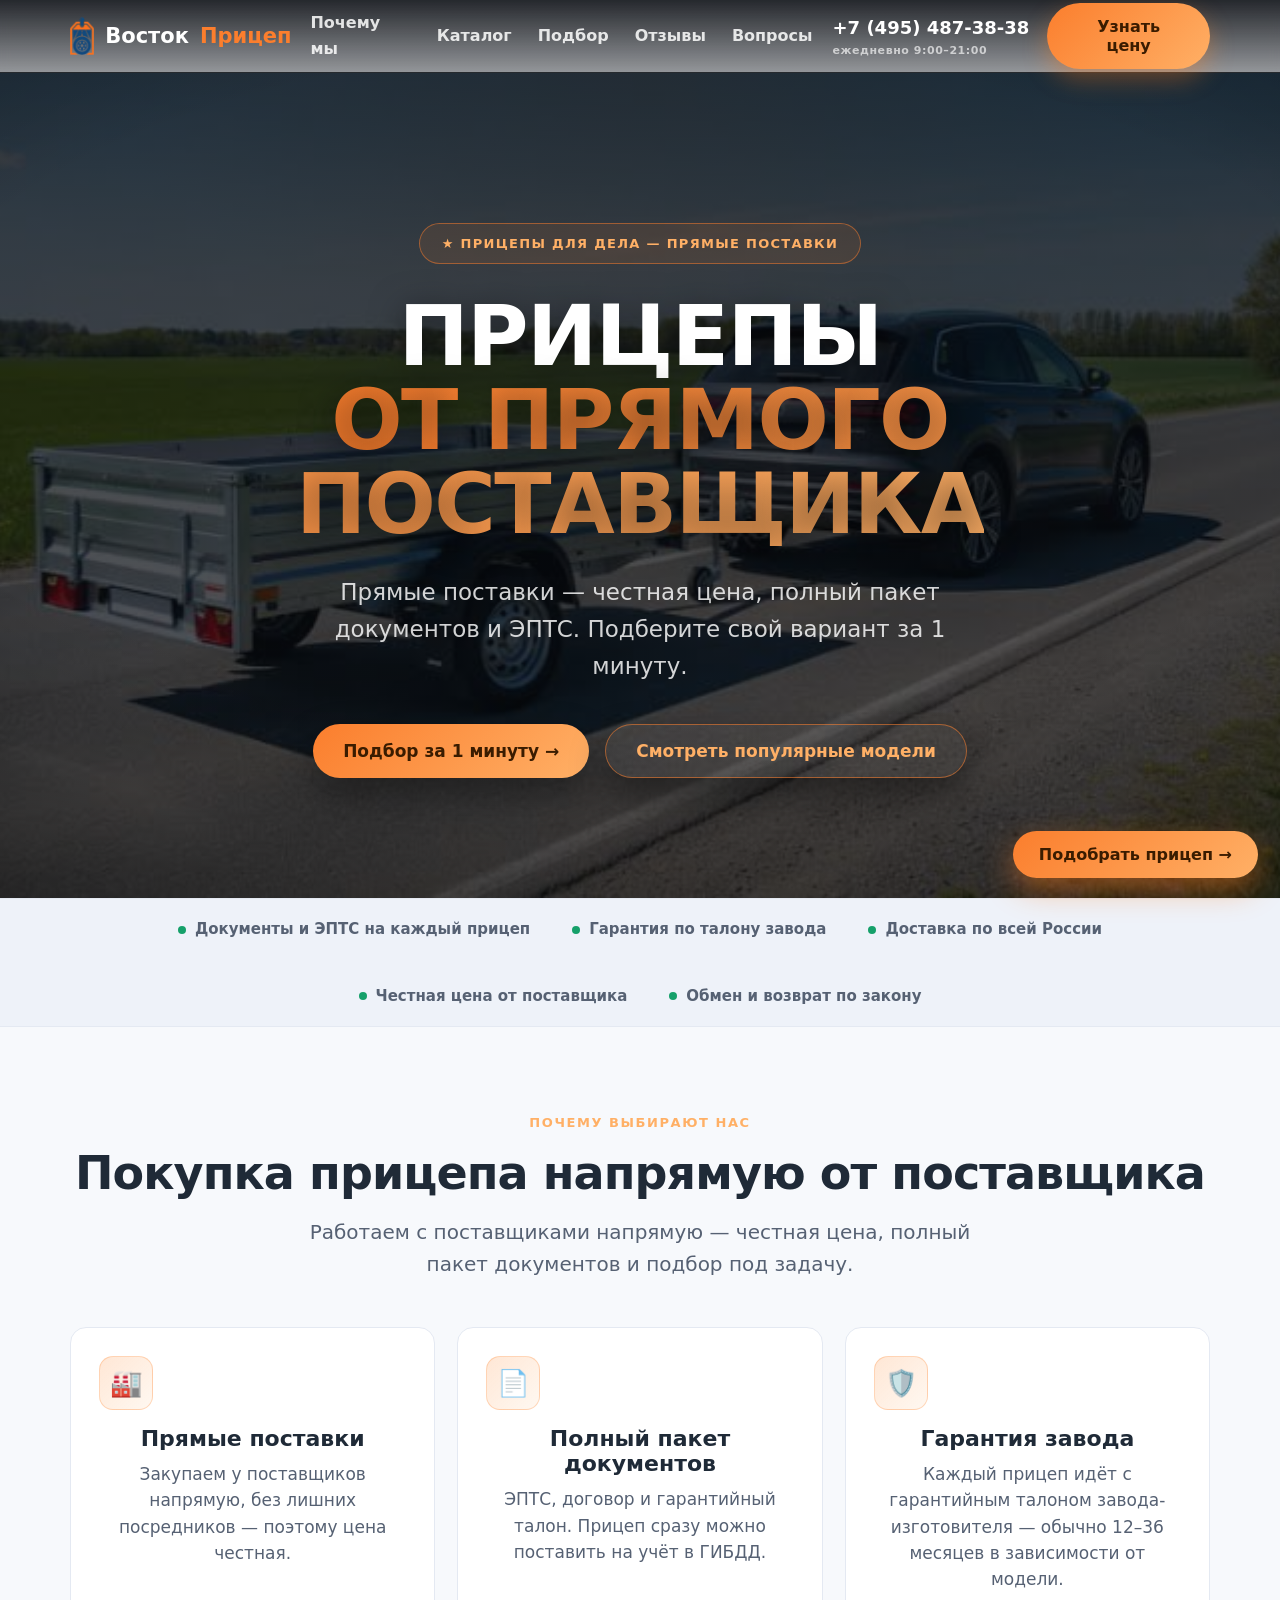
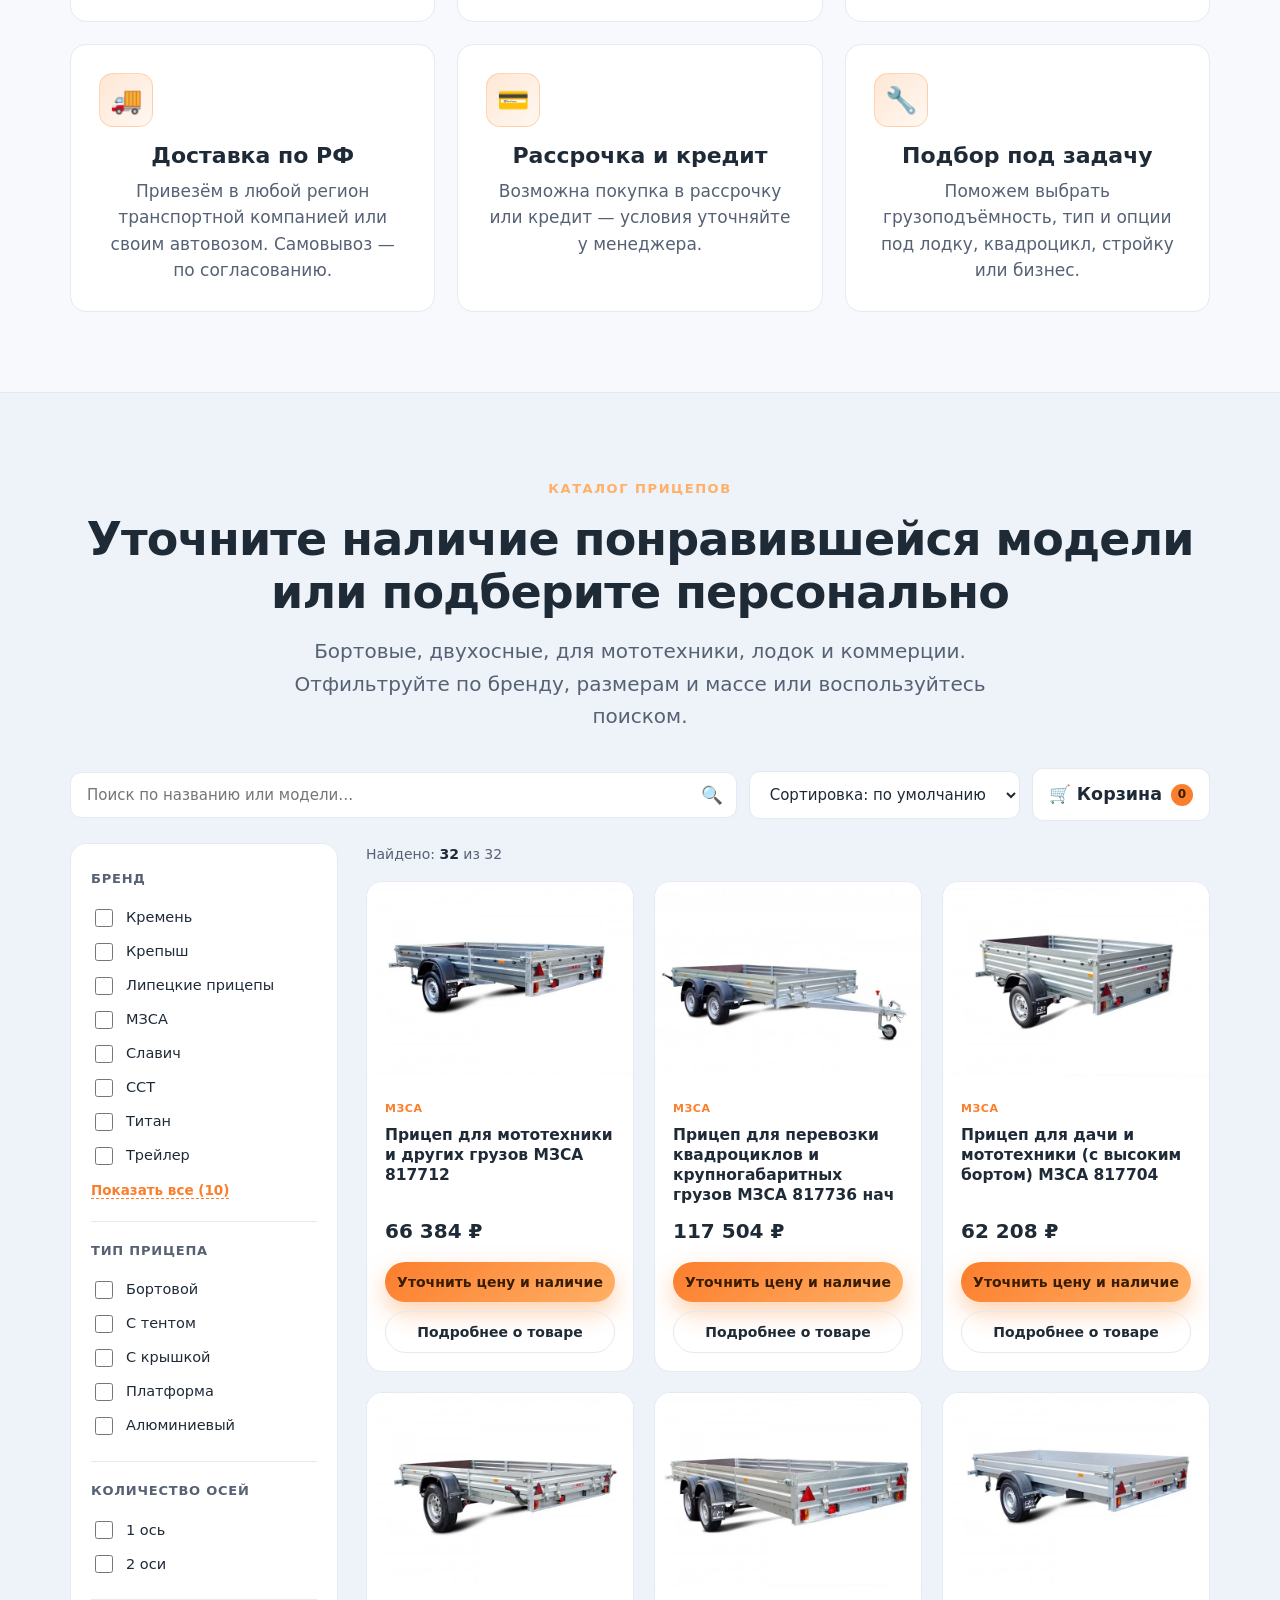
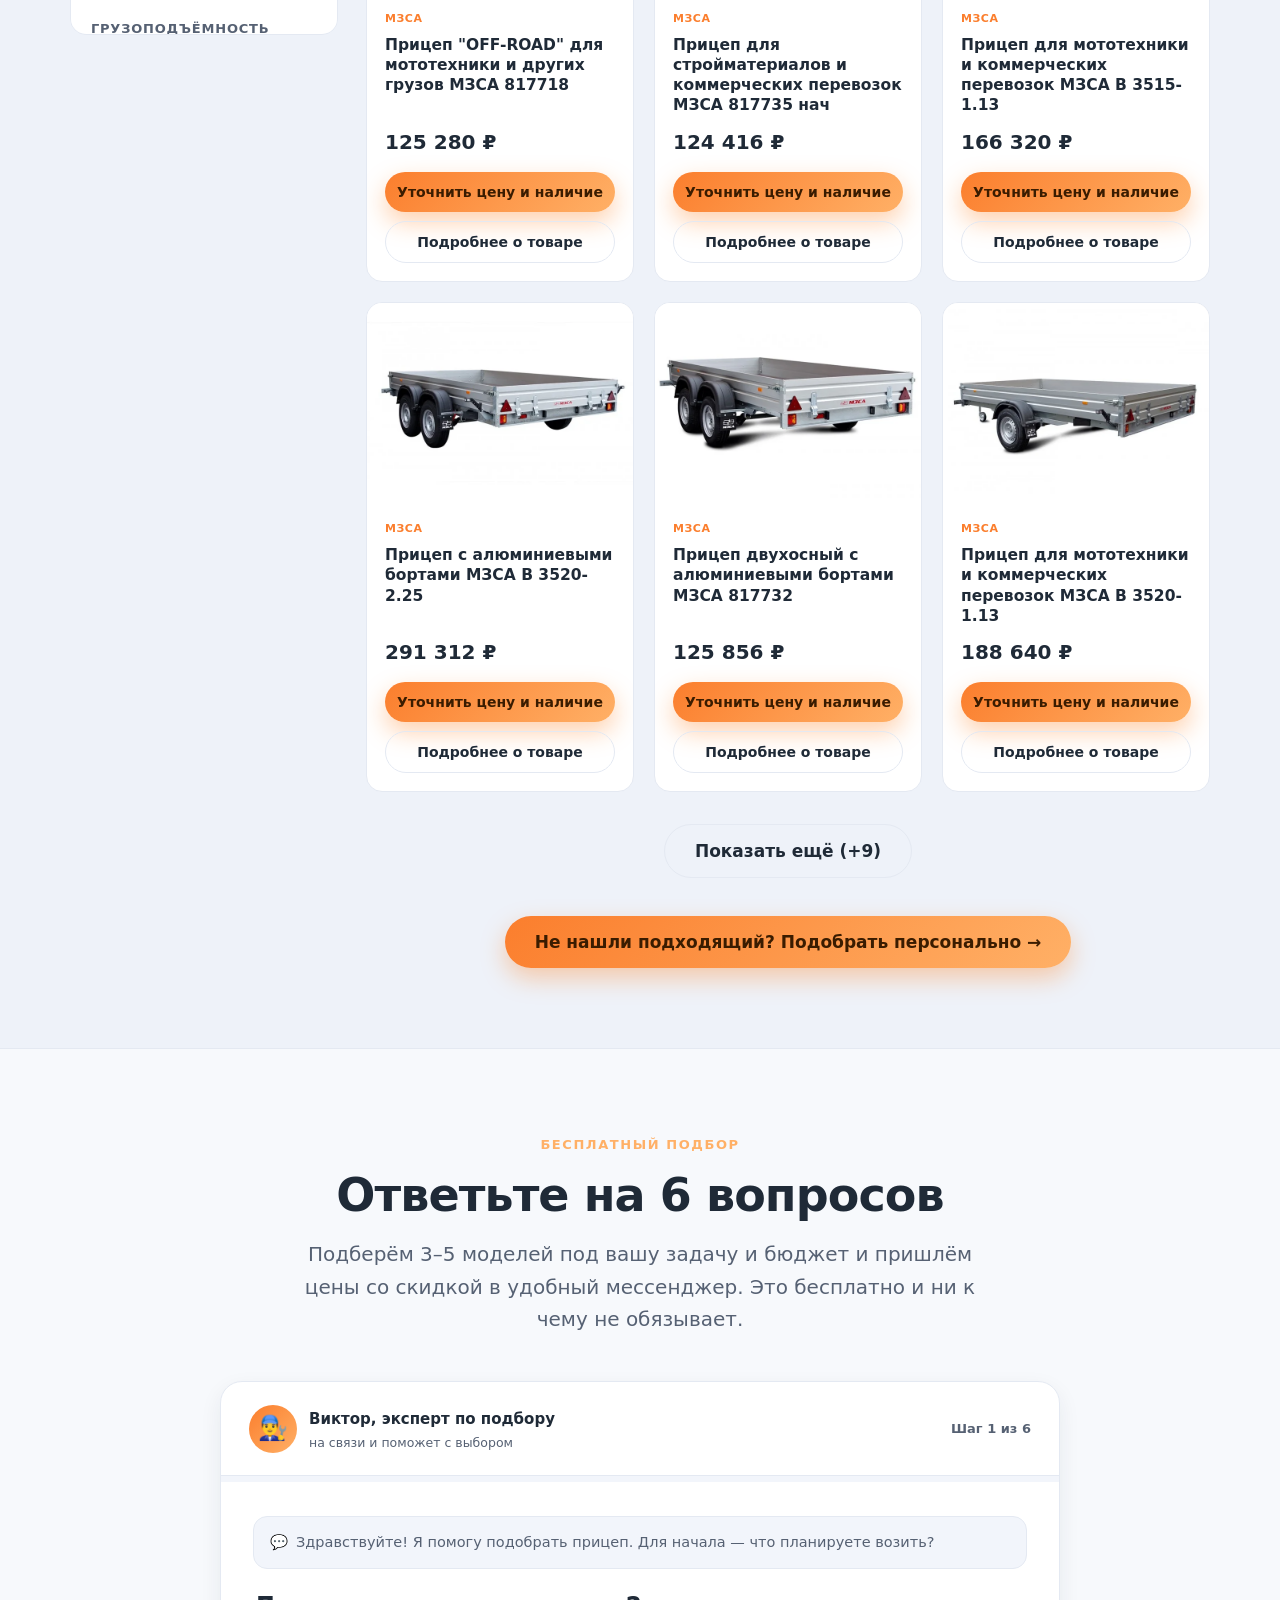
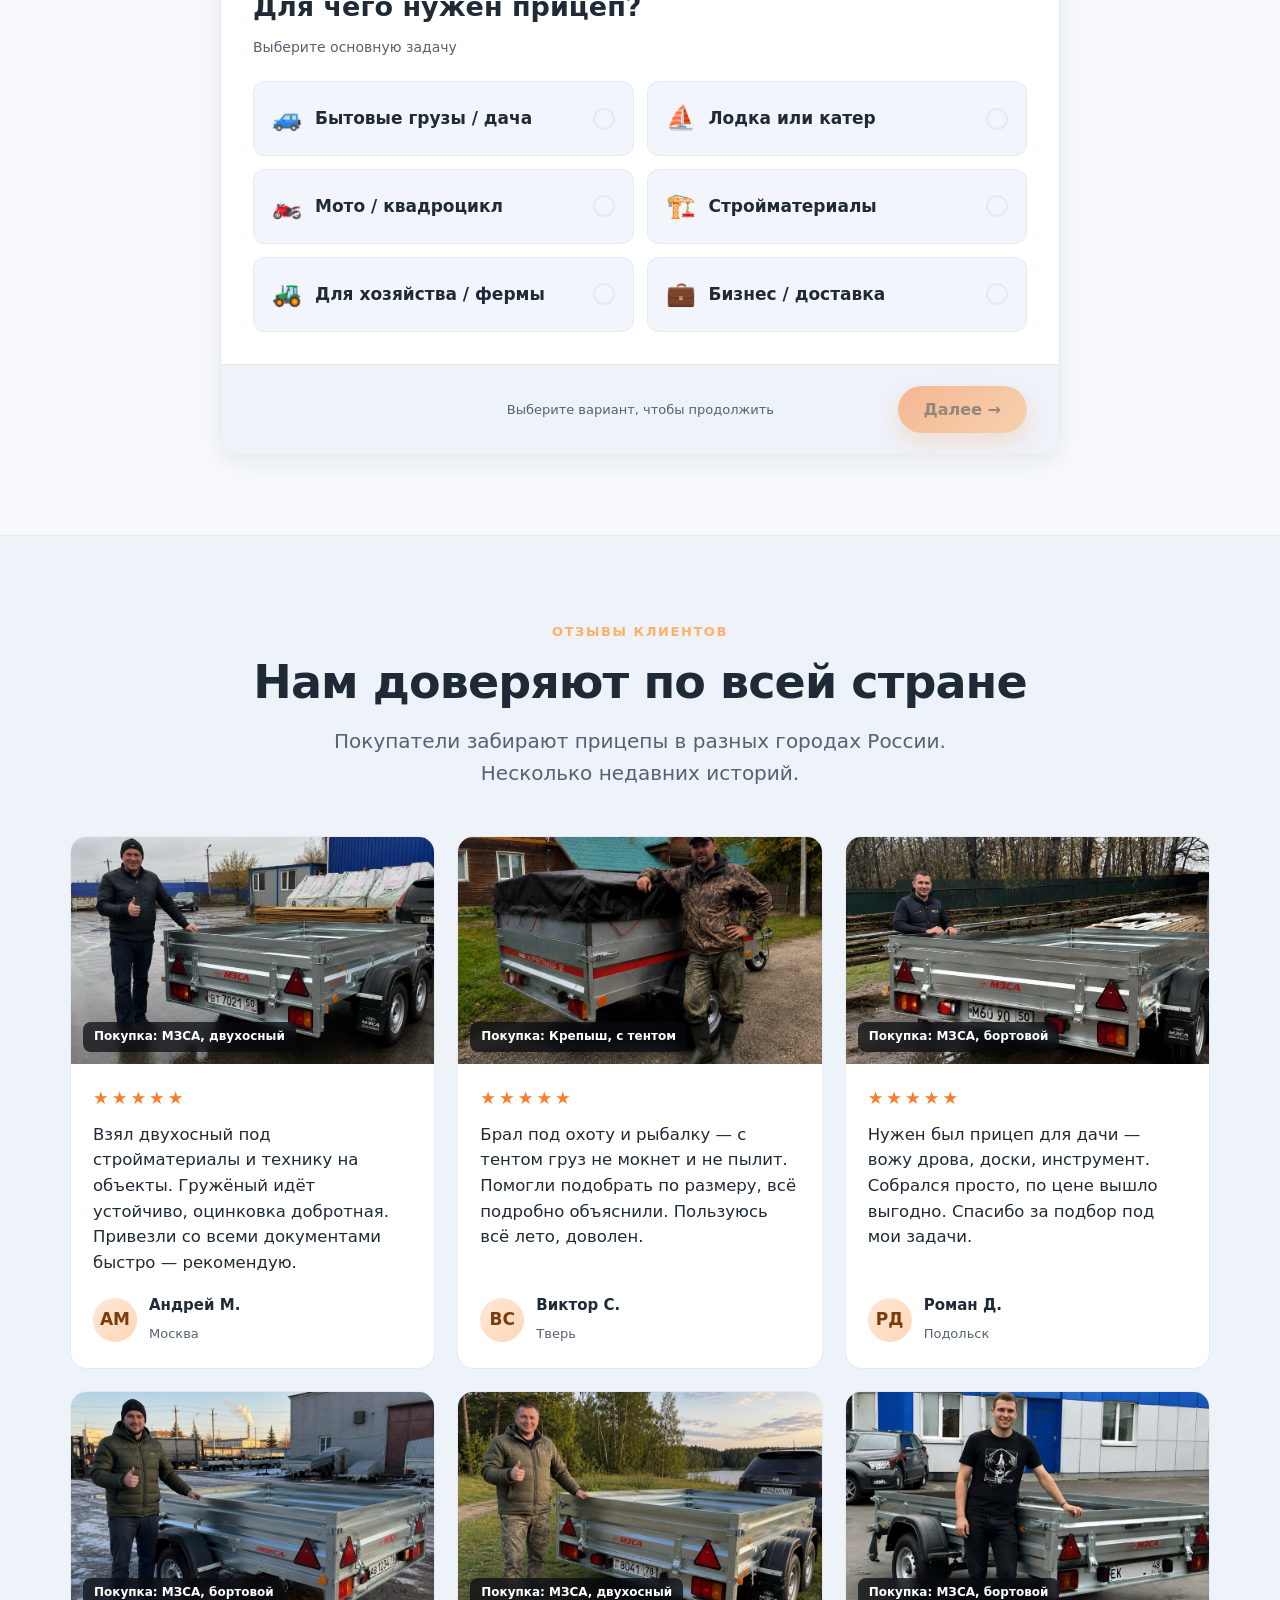
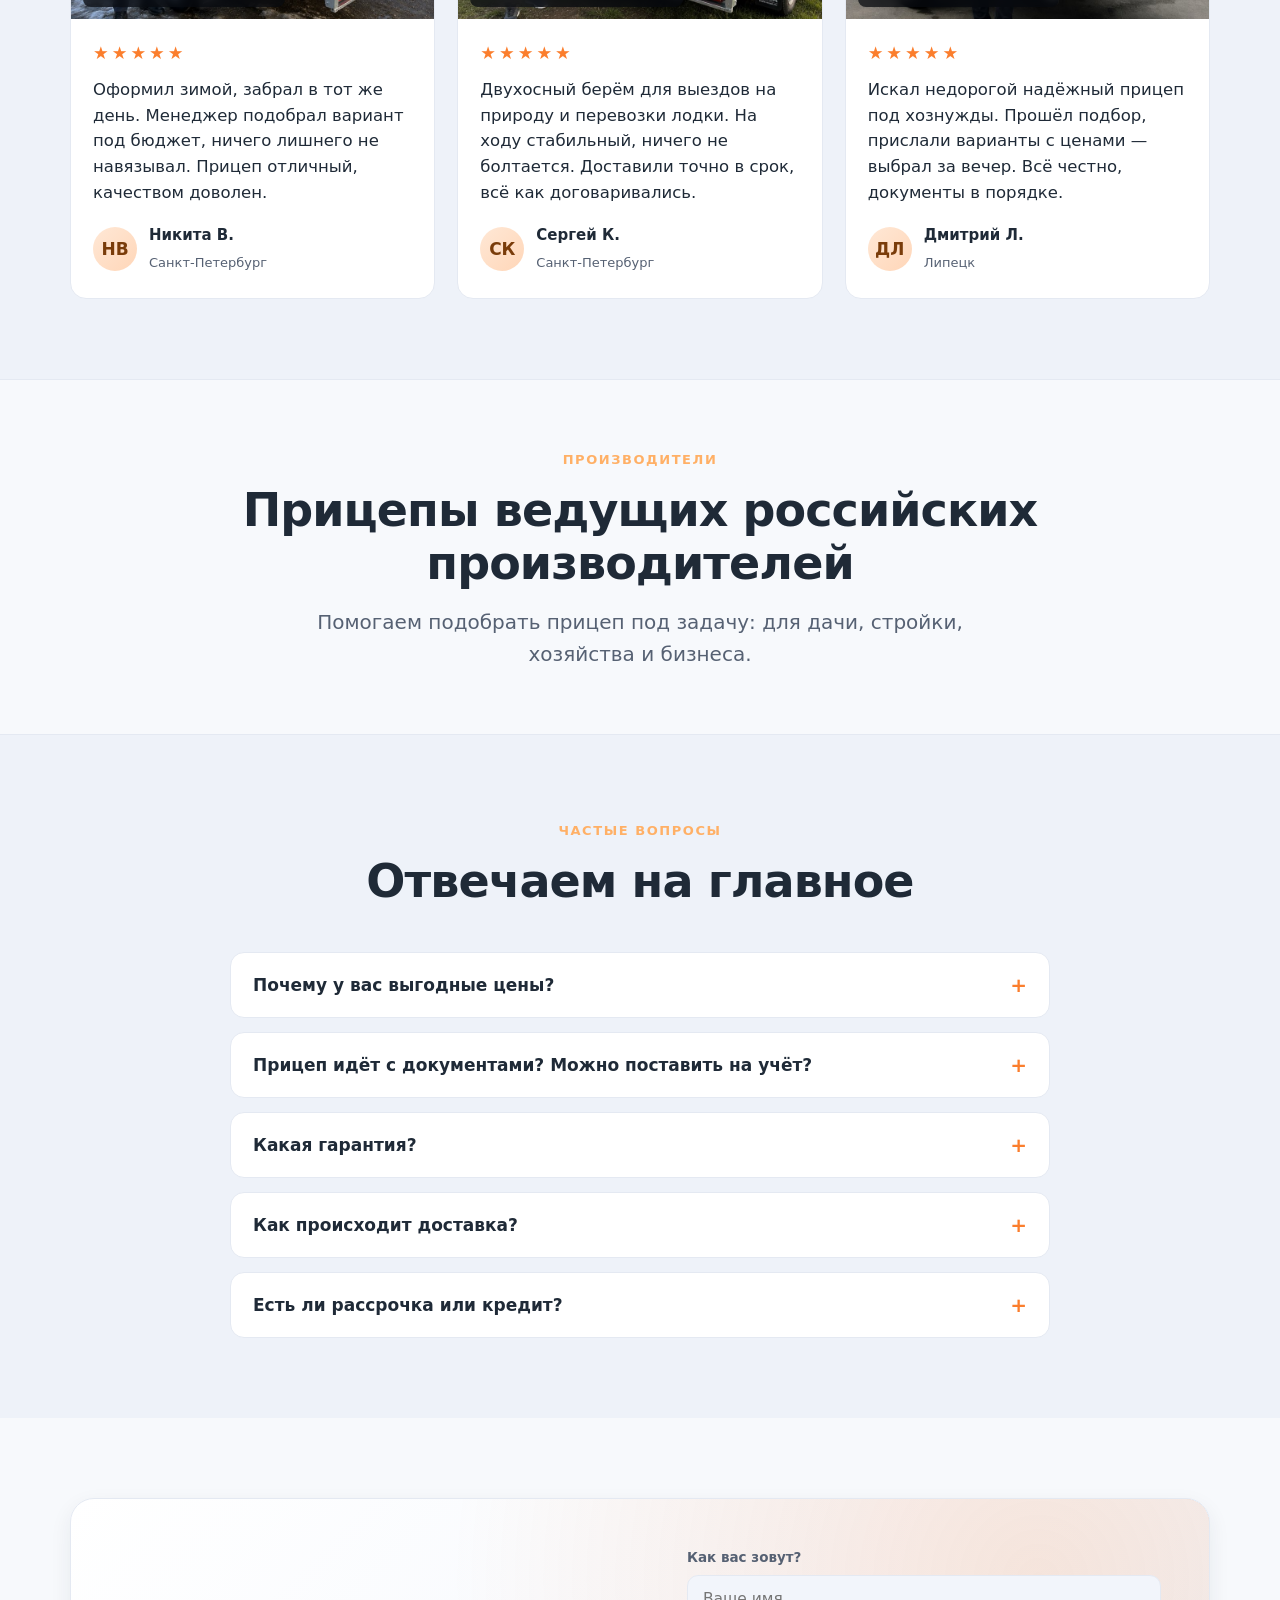
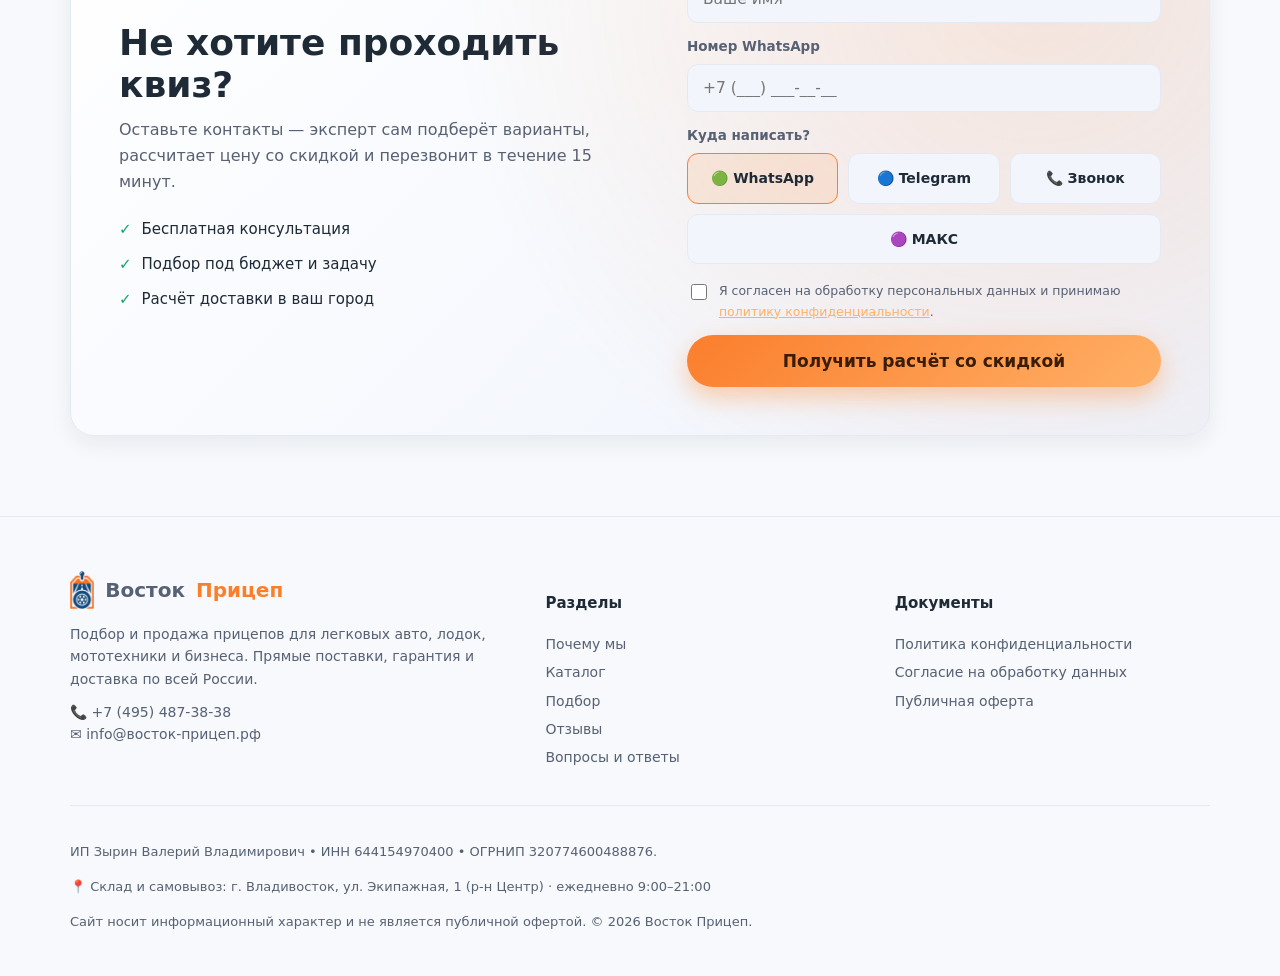
==== commit 39cb013d: "Заявки: «Спасибо» только после реальной доставки, без дублей, воркер не открыт всем Раньше лендинг с" ====
--- a/index.html
+++ b/index.html
@@ -548,6 +548,7 @@
     /* блок логотипов компактнее на телефоне */
     .partners-logos{padding:16px;margin-top:26px}
   }
+.lead-fail{margin:0 0 12px;padding:11px 14px;border-radius:12px;background:#fdecea;border:1px solid #f5c2bd;color:#8a1c12;font-size:15px;line-height:1.45;text-align:left}.lead-fail a{color:inherit;font-weight:800}
 </style>
 </head>
 <body>
@@ -1475,7 +1476,8 @@
     source:'Корзина (уточнить цену и наличие)',
     items: cart.map(x=>x.name).join('; '),
     name, contact, channel: cartChannel
-  });
+  }, modalContent.querySelector('#cartSubmit')).then(function(ok){ if(ok) showCartDone(); });
+  function showCartDone(){
 
   const cnt = cart.length;
   modalContent.innerHTML = `<div style="text-align:center;padding:14px 6px">
@@ -1485,6 +1487,7 @@
     <button class="btn btn-primary btn-block" data-close-modal style="margin-top:10px">Хорошо</button>
   </div>`;
   cart = []; updateCartBadge();
+  }
 }
 
 /* --- попап с подробной информацией --- */
@@ -1758,7 +1761,8 @@
     name:a.name, channel:state.channel, contact:a.contact,
     tgMode: state.channel==='telegram' ? (state.tgMode||'phone') : '',
   };
-  sendLead(payload); // <-- здесь данные уходят (см. функцию sendLead ниже)
+  sendLead(payload, btnNext).then(function(ok){ if(ok) showQuizDone(); }); // данные уходят — см. sendLead ниже
+  function showQuizDone(){
 
   // экран благодарности + сводка
   bar.style.width='100%';
@@ -1779,6 +1783,7 @@
     <div style="margin-top:24px"><button class="btn btn-ghost" data-scroll="#catalog">Пока посмотреть каталог</button></div>
   </div>`;
   bindGlobalScroll();
+  }
 }
 
 function channelName(c){return c==='telegram'?'Telegram':c==='max'?'МАКС':c==='phone'?'по телефону':'WhatsApp';}
@@ -1806,21 +1811,42 @@
 })();
 function leadUTMs(){ try{ return JSON.parse(localStorage.getItem('vp_utm')||'{}') || {}; }catch(e){ return {}; } }
 
-function sendLead(data){
-  if(window.__leadBusy) return; window.__leadBusy=true; setTimeout(function(){window.__leadBusy=false;},4000); // защита от двойной отправки
-  try{ data = Object.assign({}, leadUTMs(), data); }catch(e){} // метки не перетирают поля формы
-  var _b = JSON.stringify(data), _sent = false;
-  try { if (navigator.sendBeacon) _sent = navigator.sendBeacon(LEAD_ENDPOINT, new Blob([_b], {type:'text/plain;charset=UTF-8'})); } catch(e){}
-  if (!_sent) (function r(n){
-    fetch(LEAD_ENDPOINT, {method:'POST', keepalive:true, headers:{'Content-Type':'application/json'}, body:_b})
-      .then(function(x){ if(!x.ok && n>0) setTimeout(function(){r(n-1)},1500); })
-      .catch(function(){ if(n>0) setTimeout(function(){r(n-1)},1500); });
-  })(3);
-
-  // цель-конверсия для пикселя VK (Top.Mail.Ru) — для оптимизации рекламы
-  try { var _vp = window.VK_PIXEL || {id:'3787094', goal:'Lead3'}; (window._tmr = window._tmr || []).push({ type: 'reachGoal', id: _vp.id, goal: _vp.goal }); } catch(e){}
-
-  showToast('✓ Заявка отправлена! Скоро свяжемся.');
+/* Отправка заявки. «Спасибо» показываем ТОЛЬКО после ответа сервера, что заявка дошла (Telegram или CRM).
+   Раньше sendBeacon уходил «вслепую»: при сбое человек видел «Спасибо», а заявки не было нигде.
+   rid — метка заявки: повтор при плохой связи сервер узнаёт и не создаёт дубль. Возвращает Promise<boolean>. */
+function sendLead(data, btn){
+  try{ data=Object.assign({}, leadUTMs(), data); }catch(e){} // метки не перетирают поля формы
+  var rid=(btn&&btn.dataset.rid)||(Date.now().toString(36)+Math.random().toString(36).slice(2,10));
+  if(btn) btn.dataset.rid=rid; data.rid=rid;
+  var body=JSON.stringify(data), label=btn?btn.innerHTML:'';
+  if(btn){ btn.disabled=true; btn.textContent='Отправляю…'; }
+  function attempt(n){
+    return fetch(LEAD_ENDPOINT,{method:'POST',keepalive:true,headers:{'Content-Type':'application/json'},body:body})
+      .then(function(r){ return r.json().catch(function(){ return {}; }).then(function(j){
+        if(r.ok) return !(j && j.ok===false);   // 2xx сервер отдаёт только когда заявка дошла; лишний текст в ответе — не повод пугать
+        return (r.status>=500 && n>0) ? later(n) : false; }); })
+      .catch(function(){ return n>0 ? later(n) : false; });            // нет сети — повторяем с той же меткой
+  }
+  function later(n){ return new Promise(function(res){ setTimeout(function(){ res(attempt(n-1)); },1500); }); }
+  return attempt(2).then(function(ok){
+    if(btn){ btn.disabled=false; btn.innerHTML=label; if(ok) delete btn.dataset.rid; }
+    leadFailNote(btn, !ok);
+    if(ok){
+      // цель-конверсия для пикселя VK (Top.Mail.Ru) — теперь только по реально доставленной заявке
+      try { var _vp = window.VK_PIXEL || {id:'3787094', goal:'Lead3'}; (window._tmr = window._tmr || []).push({ type: 'reachGoal', id: _vp.id, goal: _vp.goal }); } catch(e){}
+      showToast('✓ Заявка отправлена! Скоро свяжемся.');
+    }
+    return ok;
+  });
+}
+// Не дошло — говорим прямо, форма остаётся заполненной, можно нажать ещё раз или позвонить.
+function leadFailNote(btn, show){
+  if(!btn) return;
+  var host=btn.closest('.qfoot,.quiz-foot')||btn, box=host.previousElementSibling;
+  if(!(box&&box.classList.contains('lead-fail'))) box=null;
+  if(!show){ if(box) box.remove(); return; }
+  if(!box){ box=document.createElement('div'); box.className='lead-fail'; box.setAttribute('role','alert'); host.parentNode.insertBefore(box,host); }
+  box.innerHTML='Заявка не отправилась — проверьте интернет и нажмите ещё раз. Или позвоните: <a href="tel:+74954873838">+7&nbsp;(495)&nbsp;487-38-38</a>';
 }
 
 /* =========================================================
@@ -1868,10 +1894,13 @@
   if(!contactOk){errContact&&errContact.classList.add('show');ok=false;}else errContact&&errContact.classList.remove('show');
   if(!leadForm.consent.checked){showToast('Подтвердите согласие на обработку данных');ok=false;}
   if(!ok) return;
-  sendLead({source:'cta-form', name, contact, channel:leadChannel, tgMode: leadChannel==='telegram'?leadTgMode:''});
-  leadForm.reset();
-  leadForm.querySelectorAll('[data-channels] .channel').forEach((x,i)=>x.classList.toggle('selected',i===0));
-  leadChannel='whatsapp'; leadTgMode='phone'; renderLeadContact();
+  sendLead({source:'cta-form', name, contact, channel:leadChannel, tgMode: leadChannel==='telegram'?leadTgMode:''},
+    leadForm.querySelector('button[type="submit"]')).then(function(ok){
+    if(!ok) return;                                   // не дошло — форму не очищаем, пусть нажмут ещё раз
+    leadForm.reset();
+    leadForm.querySelectorAll('[data-channels] .channel').forEach((x,i)=>x.classList.toggle('selected',i===0));
+    leadChannel='whatsapp'; leadTgMode='phone'; renderLeadContact();
+  });
 });
 
 /* =========================================================
